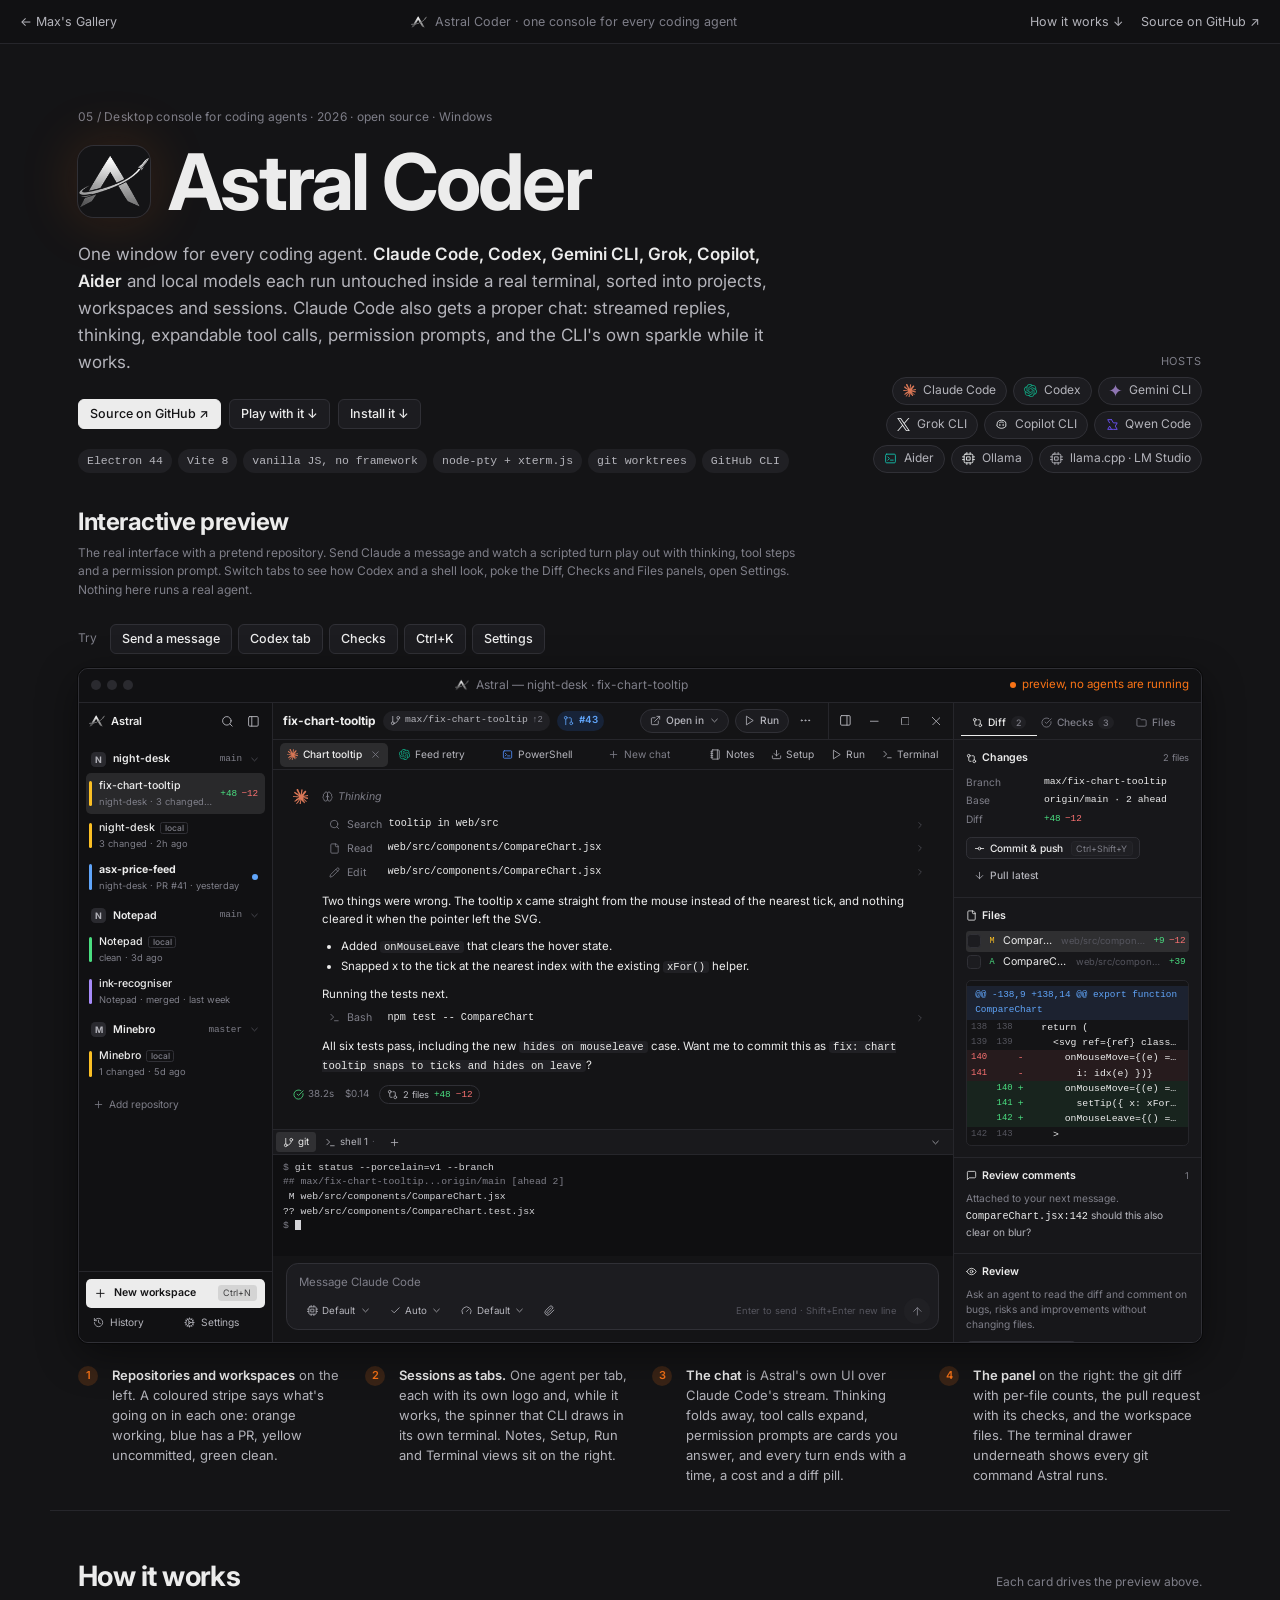
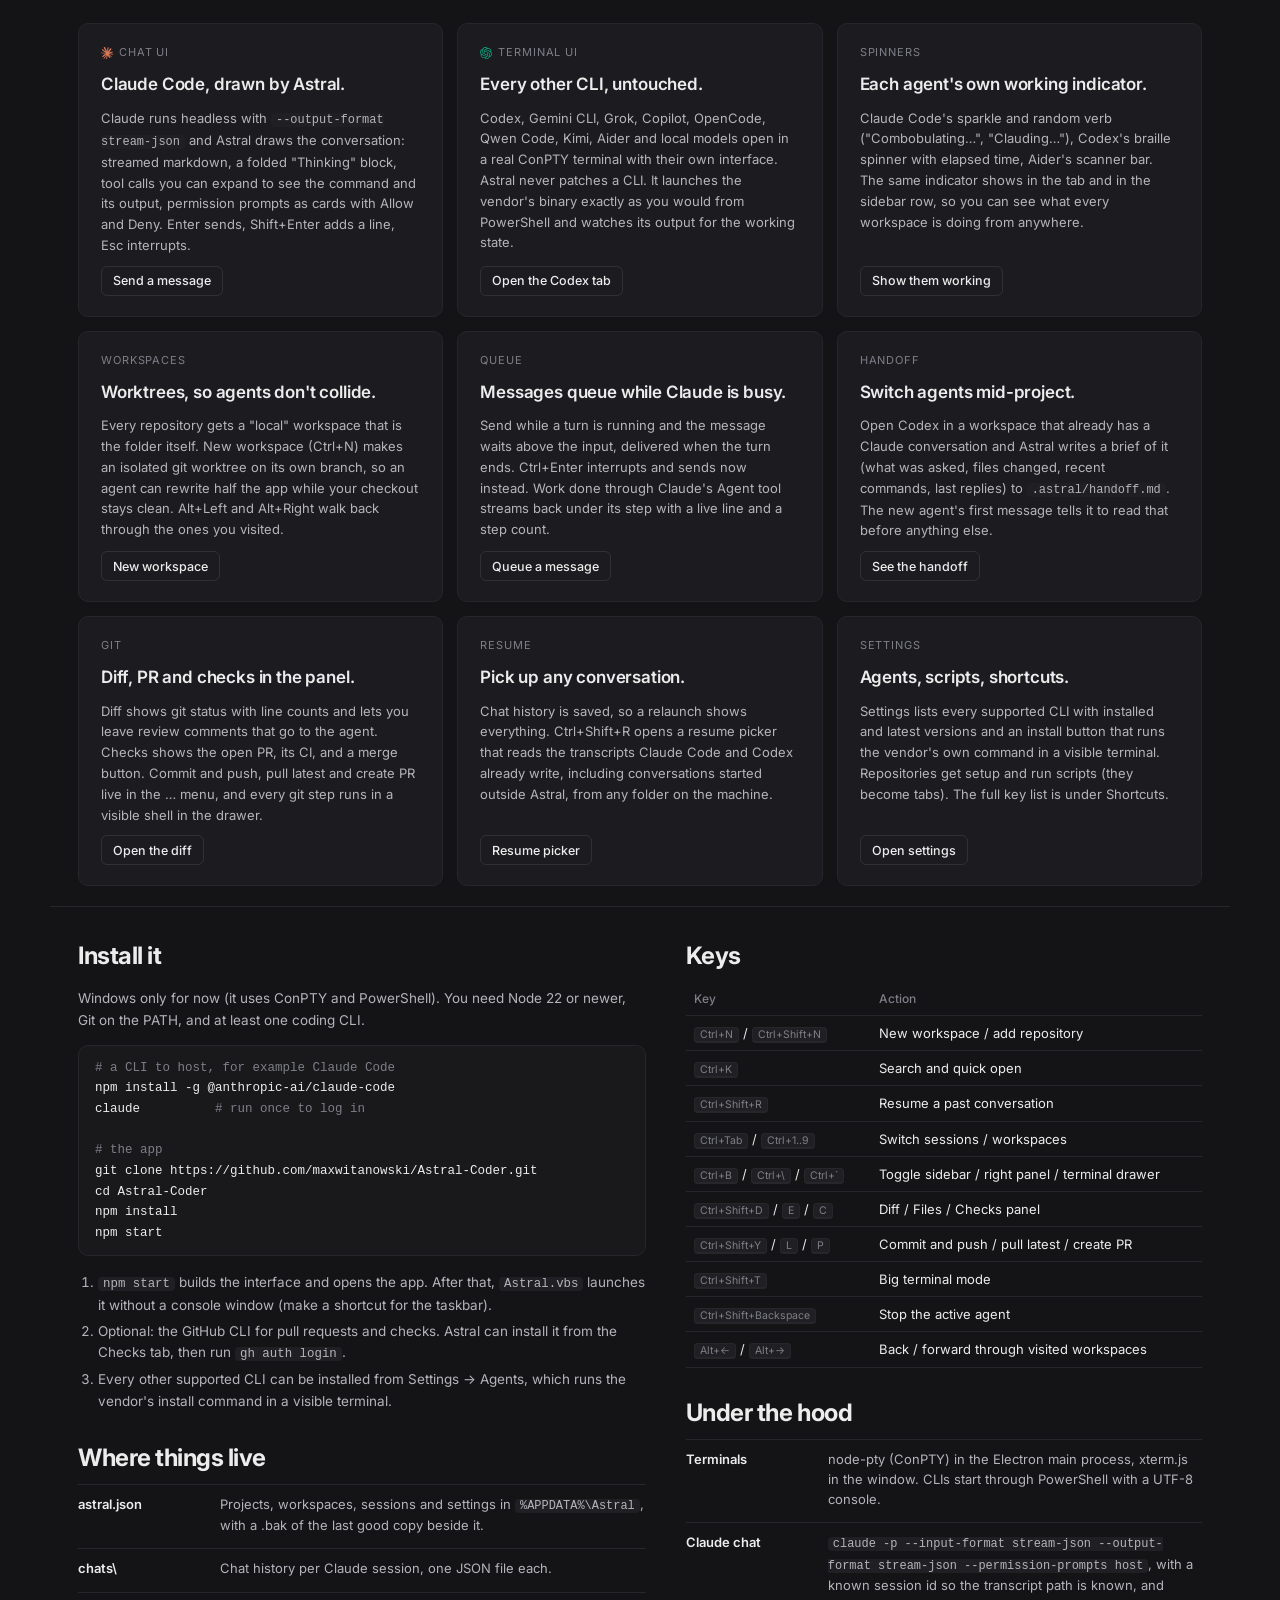
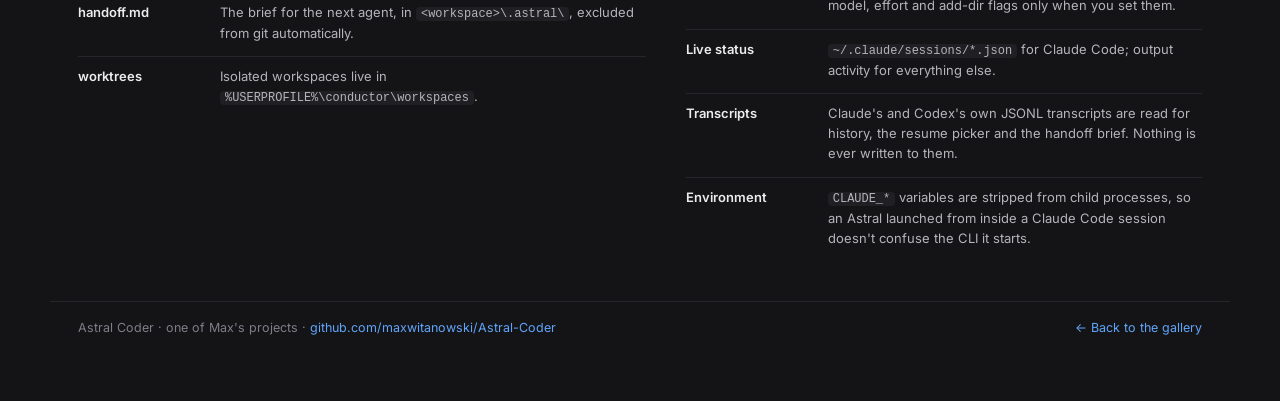
==== projects/astral-coder.html @ 17089e10 "Max's Gallery: static portfolio site Obsidian, Vivid+Co-style gallery with a three.js glass-tetromin" ====
<!DOCTYPE html>
<html lang="en" data-theme="dark">
<head>
  <meta charset="UTF-8" />
  <meta name="viewport" content="width=device-width, initial-scale=1.0" />
  <title>Astral Coder · Max's Gallery</title>
  <meta name="description" content="Astral Coder: one desktop console for every coding agent. Claude Code, Codex, Gemini CLI and local models in projects, workspaces and sessions, with a native chat for Claude. Interactive preview." />
  <link rel="preconnect" href="https://fonts.googleapis.com" />
  <link rel="preconnect" href="https://fonts.gstatic.com" crossorigin />
  <link href="https://fonts.googleapis.com/css2?family=Inter:wght@400;500;600;700&display=swap" rel="stylesheet" />
  <style>
    /* ── Astral · dark theme, ported from the app's styles.css ──
       Near-black surfaces, one accent (orange) for "working", agent colours
       from the registry, system sans at 13px, Cascadia for anything typed. */
    :root {
      --bg: #141416; --bg-2: #19191c; --bg-3: #202024; --bg-4: #2a2a2f; --sidebar: #111113; --panel: #17171a; --card: #1c1c20;
      --fg: #ececec; --fg-2: #b4b4bb; --fg-3: #7e7e88; --fg-4: #55555e; --border: #26262b; --border-2: #303036; --ring: #3d3d45;
      --primary: #ececec; --primary-fg: #141416; --accent: #f97316; --accent-bg: #3a2416; --ok: #4ade80; --ok-bg: #12301e; --warn: #fbbf24; --warn-bg: #3a2c10;
      --bad: #f87171; --bad-bg: #3b1a1a; --info: #60a5fa; --info-bg: #172338; --purple: #a78bfa; --diff-add-fg: #4ade80; --diff-del-fg: #f87171;
      --diff-add-bg: rgba(74,222,128,.08); --diff-del-bg: rgba(248,113,113,.08); --diff-hunk: #1c2230;
      --hover: rgba(255,255,255,.06); --selected: rgba(255,255,255,.1); --claude: #d97757; --codex: #10a37f; --gemini: #8e75b2; --shell: #5391fe;
      --sans: Inter, "Segoe UI Variable Text", "Segoe UI", system-ui, sans-serif; --mono: "Cascadia Mono", "Cascadia Code", Consolas, ui-monospace, monospace;
      --radius: 6px; --radius-lg: 10px; --sidebar-w: 228px; --panel-w: 292px; --drawer-h: 150px; --shadow: 0 12px 40px rgba(0,0,0,.45);
    }
    * { box-sizing: border-box; }
    html { background: var(--bg); }
    body { margin: 0; background: var(--bg); color: var(--fg); font: 14px/1.55 var(--sans); -webkit-font-smoothing: antialiased; text-rendering: optimizeLegibility; }
    button { font: inherit; color: inherit; background: none; border: 0; padding: 0; cursor: pointer; border-radius: var(--radius); }
    button:disabled { cursor: default; opacity: .5; }
    input, textarea, select { font: inherit; color: inherit; }
    svg { display: block; }
    a { color: var(--info); text-decoration: none; } a:hover { text-decoration: underline; }
    code { font-family: var(--mono); font-size: .92em; background: var(--bg-3); border-radius: 4px; padding: 0 5px; }
    kbd { font: 10.5px var(--sans); color: var(--fg-3); background: var(--bg-3); border: 1px solid var(--border); border-bottom-width: 2px; border-radius: 4px; padding: 0 5px; line-height: 16px; white-space: nowrap; }
    ::selection { background: rgba(249,115,22,.35); }
    * { scrollbar-width: thin; scrollbar-color: var(--border-2) transparent; }
    *::-webkit-scrollbar { width: 10px; height: 10px; } *::-webkit-scrollbar-thumb { background: var(--border-2); border-radius: 6px; border: 3px solid transparent; background-clip: padding-box; } *::-webkit-scrollbar-track { background: transparent; }
    .i { width: 15px; height: 15px; flex: none; } .i-sm { width: 13px; height: 13px; flex: none; }
    .ag { display: inline-grid; place-items: center; color: var(--ag-color, var(--fg-2)); } .ag svg { width: 100%; height: 100%; }
    .hint { color: var(--fg-3); font-size: 12px; }
    .stats { display: inline-flex; gap: 5px; font-family: var(--mono); font-size: 11px; white-space: nowrap; } .stats .a { color: var(--diff-add-fg); } .stats .d { color: var(--diff-del-fg); }
    @keyframes breathe { 0%, 100% { opacity: .3; transform: scale(.85); } 50% { opacity: 1; transform: scale(1.1); } }
    @keyframes pop { from { opacity: 0; transform: translateY(4px) scale(.985); } to { opacity: 1; transform: none; } }
    @keyframes fade { from { opacity: 0; } to { opacity: 1; } }
    @keyframes toast-in { from { opacity: 0; transform: translateX(-50%) translateY(10px); } to { opacity: 1; transform: translateX(-50%) translateY(0); } }
    @keyframes rise { from { opacity: 0; transform: translateY(8px); } to { opacity: 1; transform: none; } }
    @keyframes blink { 50% { opacity: 0; } }
    @keyframes glow { 0%, 100% { opacity: .55; } 50% { opacity: 1; } }

    /* ── shared controls (same as the app) ── */
    .btn { height: 30px; padding: 0 11px; display: inline-flex; align-items: center; gap: 6px; border-radius: var(--radius); border: 1px solid var(--border-2); background: var(--card); color: var(--fg); font-size: 12.5px; font-weight: 500; white-space: nowrap; text-decoration: none; }
    .btn:hover { background: var(--bg-3); text-decoration: none; }
    .btn.primary { background: var(--primary); color: var(--primary-fg); border-color: var(--primary); } .btn.primary:hover { filter: brightness(1.15); }
    .btn.ghost { border-color: transparent; background: transparent; color: var(--fg-2); } .btn.ghost:hover { background: var(--hover); color: var(--fg); }
    .btn.lg { height: 36px; padding: 0 16px; font-size: 13.5px; } .btn.sm { height: 26px; padding: 0 8px; font-size: 12px; } .btn kbd { margin-left: 4px; }
    .btn .ag { width: 14px; height: 14px; }
    .icon-btn { width: 28px; height: 28px; display: grid; place-items: center; color: var(--fg-2); border-radius: var(--radius); } .icon-btn:hover { background: var(--hover); color: var(--fg); } .icon-btn.is-on { background: var(--selected); color: var(--fg); }
    .pill-btn { height: 28px; display: inline-flex; align-items: center; gap: 6px; padding: 0 10px; border-radius: 999px; border: 1px solid var(--border-2); color: var(--fg-2); font-size: 12px; font-weight: 500; white-space: nowrap; background: var(--card); }
    .pill-btn:hover { background: var(--bg-3); color: var(--fg); } .pill-btn.primary { background: var(--primary); color: var(--primary-fg); border-color: var(--primary); } .pill-btn.is-live { background: var(--bad-bg); color: var(--bad); border-color: transparent; }
    .chip-btn { height: 24px; display: inline-flex; align-items: center; gap: 5px; padding: 0 8px; border-radius: 999px; color: var(--fg-2); font-size: 11.5px; border: 1px solid transparent; }
    .chip-btn:hover { background: var(--hover); color: var(--fg); } .chip-btn.is-plan { background: var(--info-bg); color: var(--info); } .chip-btn.is-set { color: var(--fg); }
    .run { display: inline-flex; gap: 3px; align-items: center; height: 14px; flex: none; } .run i { width: 4px; height: 4px; border-radius: 50%; background: currentColor; opacity: .35; animation: breathe 1.2s ease-in-out infinite; } .run i:nth-child(2) { animation-delay: .2s; } .run i:nth-child(3) { animation-delay: .4s; }
    .wk { display: inline-flex; align-items: center; gap: 6px; min-width: 0; color: var(--ag-color, var(--accent)); }
    .wk .sp { display: inline-block; min-width: 1em; text-align: center; font-size: 13px; line-height: 1; flex: none; } .wk.glyph .sp { width: 14px; }
    .wk .ph { color: inherit; overflow: hidden; text-overflow: ellipsis; white-space: nowrap; } .wk .el { color: var(--fg-3); white-space: nowrap; }
    .wk .sp.mono { font-family: var(--mono); font-size: 10px; letter-spacing: -1px; min-width: 0; }

    /* ── gallery chrome around the preview ── */
    .gbar { display: flex; align-items: center; justify-content: space-between; gap: 16px; flex-wrap: wrap; height: 44px; padding: 0 20px; border-bottom: 1px solid var(--border); font-size: 12.5px; color: var(--fg-3); background: var(--sidebar); position: sticky; top: 0; z-index: 20; }
    .gbar a { color: var(--fg-2); } .gbar a:hover { color: var(--fg); text-decoration: none; } .gbar .links { display: inline-flex; gap: 18px; } .gbar .cap { display: inline-flex; align-items: center; gap: 8px; } .gbar .cap img { width: 16px; height: 16px; }
    .phero { max-width: 1180px; margin: 0 auto; padding: 64px 28px 30px; display: grid; grid-template-columns: minmax(0, 1fr) auto; gap: 32px; align-items: end; }
    .eyebrow { font-size: 12px; color: var(--fg-3); margin: 0 0 16px; letter-spacing: .02em; }
    .phero h1 { display: flex; align-items: center; gap: 18px; font-size: clamp(44px, 6.4vw, 78px); font-weight: 700; letter-spacing: -.035em; line-height: 1; margin: 0 0 20px; }
    .phero h1 img { width: .92em; height: .92em; border-radius: 22%; box-shadow: 0 0 0 1px var(--border-2), 0 0 60px rgba(249,115,22,.18); }
    .phero-lead { font-size: 17px; line-height: 1.6; color: var(--fg-2); max-width: 700px; margin: 0 0 22px; } .phero-lead b { color: var(--fg); font-weight: 600; }
    .phero-actions { display: flex; gap: 8px; flex-wrap: wrap; margin-bottom: 20px; } .phero-actions a { text-decoration: none; }
    .phero-meta { display: flex; flex-wrap: wrap; gap: 6px; } .phero-meta span { height: 24px; display: inline-flex; align-items: center; gap: 6px; padding: 0 9px; border-radius: 999px; background: var(--bg-3); color: var(--fg-2); font-size: 11.5px; font-family: var(--mono); }
    .agents { display: grid; gap: 6px; justify-items: end; align-self: end; }
    .agents .lbl { font-size: 11px; color: var(--fg-3); text-transform: uppercase; letter-spacing: .08em; }
    .agents .row { display: flex; flex-wrap: wrap; gap: 6px; justify-content: flex-end; max-width: 380px; }
    .agents .row > span { height: 28px; display: inline-flex; align-items: center; gap: 7px; padding: 0 10px; border-radius: 999px; border: 1px solid var(--border-2); background: var(--card); font-size: 12px; color: var(--fg-2); } .agents .row .ag { width: 13px; height: 13px; }
    .preview { max-width: 1180px; margin: 0 auto; padding: 0 28px 24px; }
    .preview-head { display: flex; justify-content: space-between; align-items: flex-end; gap: 24px; flex-wrap: wrap; margin-bottom: 14px; }
    .preview-head h2 { font-size: 24px; font-weight: 700; letter-spacing: -.02em; margin: 0 0 4px; } .preview-head p { margin: 0; max-width: 720px; }
    .tour { display: flex; align-items: center; gap: 6px; flex-wrap: wrap; } .tour .eyebrow { margin: 0 6px 0 0; }
    .window { border: 1px solid var(--border-2); border-radius: 10px; background: var(--bg); overflow: hidden; box-shadow: var(--shadow), 0 0 0 1px rgba(0,0,0,.4); position: relative; isolation: isolate; }
    .titlebar { height: 34px; display: flex; align-items: center; gap: 12px; padding: 0 12px; border-bottom: 1px solid var(--border); background: var(--sidebar); font-size: 12px; color: var(--fg-3); }
    .titlebar .dots { display: inline-flex; gap: 6px; } .titlebar .dots i { width: 10px; height: 10px; border-radius: 50%; background: var(--bg-4); }
    .titlebar .cap { flex: 1; text-align: center; display: inline-flex; align-items: center; justify-content: center; gap: 7px; } .titlebar .cap img { width: 14px; height: 14px; }
    .titlebar .sim { display: inline-flex; align-items: center; gap: 6px; color: var(--accent); font-size: 11.5px; } .titlebar .sim i { width: 6px; height: 6px; border-radius: 50%; background: var(--accent); animation: glow 1.6s ease-in-out infinite; }
    .viewport { height: 752px; zoom: .85; position: relative; overflow: hidden; transform: translateZ(0); user-select: none; font-size: 13px; line-height: 1.5; }
    .callouts { list-style: none; padding: 0; display: grid; grid-template-columns: repeat(4, 1fr); gap: 16px 24px; margin: 22px 0 0; }
    .callouts li { display: grid; grid-template-columns: 26px 1fr; gap: 8px; font-size: 13px; color: var(--fg-2); line-height: 1.55; }
    .callouts li b { width: 20px; height: 20px; border-radius: 50%; background: var(--accent-bg); color: var(--accent); font-size: 11px; font-weight: 600; display: grid; place-items: center; margin-top: 1px; } .callouts strong { color: var(--fg); font-weight: 600; }
    .how { max-width: 1180px; margin: 0 auto; padding: 44px 28px 20px; border-top: 1px solid var(--border); }
    .how-head { display: flex; justify-content: space-between; align-items: baseline; gap: 24px; flex-wrap: wrap; margin-bottom: 20px; } .how-head h2 { font-size: 28px; font-weight: 700; letter-spacing: -.02em; margin: 0; }
    .feat-grid { display: grid; grid-template-columns: repeat(auto-fill, minmax(300px, 1fr)); gap: 14px; }
    .feat { background: var(--card); border: 1px solid var(--border); border-radius: var(--radius-lg); padding: 20px 22px; display: flex; flex-direction: column; gap: 10px; transition: border-color .15s; } .feat:hover { border-color: var(--ring); }
    .feat .tag { display: inline-flex; align-items: center; gap: 6px; font-size: 11px; color: var(--fg-3); text-transform: uppercase; letter-spacing: .08em; } .feat .tag .ag { width: 12px; height: 12px; }
    .feat h3 { font-size: 17px; font-weight: 600; letter-spacing: -.01em; margin: 0; }
    .feat p { font-size: 13px; line-height: 1.6; color: var(--fg-2); margin: 0; flex: 1; } .feat .btn { align-self: flex-start; }
    .install { max-width: 1180px; margin: 0 auto; padding: 30px 28px 40px; display: grid; grid-template-columns: minmax(0, 1.1fr) minmax(0, 1fr); gap: 40px; border-top: 1px solid var(--border); }
    .install h2 { font-size: 24px; font-weight: 700; letter-spacing: -.02em; margin: 0 0 8px; }
    .install p { color: var(--fg-2); font-size: 13.5px; line-height: 1.6; max-width: 560px; }
    .install pre { background: var(--bg-2); border: 1px solid var(--border); border-radius: var(--radius-lg); padding: 12px 16px; font: 12.5px/1.65 var(--mono); overflow-x: auto; margin: 10px 0 16px; color: var(--fg); } .install pre .c { color: var(--fg-3); } .install pre .p { color: var(--ok); }
    .install ol { padding-left: 20px; color: var(--fg-2); font-size: 13.5px; line-height: 1.6; } .install li { margin: 4px 0; }
    .install table { width: 100%; border-collapse: collapse; font-size: 13px; } .install th, .install td { text-align: left; padding: 7px 8px; border-bottom: 1px solid var(--border); vertical-align: top; } .install th { color: var(--fg-3); font-weight: 500; font-size: 12px; } .install td:first-child { white-space: nowrap; }
    .install ul.spec { list-style: none; padding: 0; margin: 0; } .install ul.spec li { display: grid; grid-template-columns: 130px 1fr; gap: 12px; padding: 9px 0; border-top: 1px solid var(--border); font-size: 13px; color: var(--fg-2); line-height: 1.55; } .install ul.spec b { color: var(--fg); font-weight: 600; }
    .foot { max-width: 1180px; margin: 0 auto; padding: 16px 28px 40px; display: flex; justify-content: space-between; gap: 16px; flex-wrap: wrap; font-size: 12.5px; color: var(--fg-3); border-top: 1px solid var(--border); }

    /* ── the app shell (inside the frame) ── */
    #app { position: absolute; inset: 0; display: grid; grid-template-columns: var(--sidebar-w) minmax(0, 1fr) var(--panel-w); transition: grid-template-columns .18s cubic-bezier(.2,.8,.2,1); background: var(--bg); }
    #app.side-closed { grid-template-columns: 0px minmax(0, 1fr) var(--panel-w); } #app.panel-closed { grid-template-columns: var(--sidebar-w) minmax(0, 1fr) 0px; } #app.side-closed.panel-closed { grid-template-columns: 0px minmax(0, 1fr) 0px; }
    #app.side-closed .sidebar, #app.panel-closed .panel { visibility: hidden; }
    .sidebar { background: var(--sidebar); border-right: 1px solid var(--border); display: grid; grid-template-rows: 44px minmax(0, 1fr) auto; min-width: 0; overflow: hidden; }
    .side-top { display: flex; align-items: center; gap: 2px; padding: 0 8px 0 12px; }
    .side-top .logo { display: inline-flex; align-items: center; gap: 7px; font-weight: 600; font-size: 13px; color: var(--fg); flex: 1; } .side-top .logo .mark { width: 19px; height: 19px; display: block; }
    .side-scroll { overflow-y: auto; padding: 2px 8px 8px; }
    .repo { margin-top: 6px; }
    .repo-row { width: 100%; height: 30px; display: flex; align-items: center; gap: 8px; padding: 0 6px; border-radius: var(--radius); color: var(--fg); font-weight: 600; font-size: 12.5px; } .repo-row:hover { background: var(--hover); }
    .avatar { width: 18px; height: 18px; border-radius: 5px; background: var(--bg-4); color: var(--fg-2); font-size: 10.5px; font-weight: 700; display: grid; place-items: center; flex: none; }
    .repo-row .name { flex: 1; min-width: 0; overflow: hidden; text-overflow: ellipsis; white-space: nowrap; text-align: left; } .repo-row .base { font-weight: 400; color: var(--fg-3); font-size: 11px; font-family: var(--mono); } .repo-row .chev { color: var(--fg-4); }
    .ws-row { width: 100%; display: grid; grid-template-columns: 3px minmax(0, 1fr) auto; gap: 9px; align-items: center; padding: 6px 8px 6px 4px; border-radius: var(--radius); text-align: left; margin: 1px 0; position: relative; }
    .ws-row:hover { background: var(--hover); } .ws-row.is-active { background: var(--selected); }
    .ws-row .stripe { width: 3px; height: 30px; border-radius: 2px; background: var(--border-2); }
    .ws-row .stripe.dirty { background: var(--warn); } .ws-row .stripe.pr { background: var(--info); } .ws-row .stripe.merged { background: var(--purple); } .ws-row .stripe.working { background: var(--accent); } .ws-row .stripe.clean { background: var(--ok); }
    .ws-row .lines { display: grid; gap: 1px; min-width: 0; }
    .ws-row .t { font-size: 12.5px; font-weight: 500; color: var(--fg); overflow: hidden; text-overflow: ellipsis; white-space: nowrap; } .ws-row.unread .t { font-weight: 700; }
    .ws-row .t .local { margin-left: 6px; font-size: 10px; font-weight: 500; color: var(--fg-3); border: 1px solid var(--border-2); border-radius: 3px; padding: 0 4px; }
    .ws-row .s { font-size: 11px; color: var(--fg-3); overflow: hidden; text-overflow: ellipsis; white-space: nowrap; } .ws-row .s .wk { display: inline; gap: 0; } .ws-row .s .wk .ph { color: var(--ag-color, var(--accent)); } .ws-row .s .wk .el { margin-left: 4px; }
    .ws-row .right { display: flex; align-items: center; gap: 6px; color: var(--accent); } .ws-row .right .wk.glyph .sp { font-size: 12px; } .ws-row .right .ag { width: 13px; height: 13px; }
    .dot-unread { width: 7px; height: 7px; border-radius: 50%; background: var(--info); }
    .add-repo-row { width: 100%; height: 28px; display: flex; align-items: center; gap: 6px; padding: 0 8px; color: var(--fg-3); font-size: 12px; margin-top: 10px; border-radius: var(--radius); } .add-repo-row:hover { background: var(--hover); color: var(--fg); }
    .side-foot { border-top: 1px solid var(--border); padding: 8px; display: grid; gap: 4px; }
    .btn-new { height: 34px; display: flex; align-items: center; gap: 8px; padding: 0 10px; border-radius: var(--radius); background: var(--primary); color: var(--primary-fg); font-weight: 600; font-size: 12.5px; } .btn-new:hover { filter: brightness(1.15); }
    .btn-new kbd { margin-left: auto; background: rgba(0,0,0,.12); border-color: transparent; color: inherit; opacity: .8; }
    .side-links { display: grid; grid-template-columns: 1fr 1fr; gap: 4px; }
    .nav-row { height: 28px; display: flex; align-items: center; gap: 7px; padding: 0 8px; border-radius: var(--radius); color: var(--fg-2); font-size: 12px; } .nav-row:hover { background: var(--hover); color: var(--fg); } .nav-row.is-active { background: var(--selected); color: var(--fg); }
    .main { display: grid; grid-template-rows: 44px 36px minmax(0, 1fr) auto auto; grid-template-columns: minmax(0, 1fr); min-width: 0; min-height: 0; background: var(--bg); position: relative; overflow: hidden; }
    .topbar { height: 44px; display: flex; align-items: center; gap: 8px; padding: 0 0 0 12px; border-bottom: 1px solid var(--border); min-width: 0; }
    .ws-title { display: flex; align-items: center; gap: 8px; min-width: 0; flex: 1 1 0; overflow: hidden; } .ws-title .name { font-weight: 700; font-size: 14px; white-space: nowrap; overflow: hidden; text-overflow: ellipsis; min-width: 60px; }
    .chip { height: 24px; display: inline-flex; align-items: center; gap: 5px; padding: 0 8px; border-radius: 999px; background: var(--bg-3); color: var(--fg-2); font-size: 11.5px; font-family: var(--mono); max-width: 170px; min-width: 0; flex: 0 1 auto; white-space: nowrap; } .chip span { overflow: hidden; text-overflow: ellipsis; white-space: nowrap; min-width: 0; } .chip:hover { background: var(--bg-4); color: var(--fg); } .chip .ab { color: var(--fg-3); font-size: 10.5px; }
    .chip span { overflow: hidden; text-overflow: ellipsis; white-space: nowrap; } .chip.branch { max-width: 210px; }
    .chip.pr { font-family: var(--sans); font-weight: 600; background: var(--info-bg); color: var(--info); }
    .topbar .actions { display: flex; align-items: center; gap: 6px; padding-right: 4px; flex: none; }
    .topbar .tools { display: flex; align-items: center; gap: 2px; padding: 0 2px 0 6px; flex: none; border-left: 1px solid var(--border); height: 100%; }
    .winctl { display: flex; height: 100%; } .winctl button { width: 36px; height: 44px; display: grid; place-items: center; color: var(--fg-2); border-radius: 0; } .winctl button svg { width: 10px; height: 10px; } .winctl button:hover { background: var(--hover); color: var(--fg); } .winctl button.close:hover { background: #e81123; color: #fff; }
    .tabs-row { height: 36px; display: flex; align-items: center; gap: 4px; padding: 0 8px; border-bottom: 1px solid var(--border); min-width: 0; background: var(--bg); } .tabs-row .tabs { display: flex; align-items: center; gap: 4px; flex: 1; min-width: 0; overflow: hidden; }
    .tab { height: 28px; display: inline-flex; align-items: center; gap: 6px; padding: 0 6px 0 9px; border-radius: var(--radius); color: var(--fg-2); font-size: 12px; max-width: 220px; min-width: 0; position: relative; flex: 0 1 auto; }
    .tab:hover { background: var(--hover); color: var(--fg); } .tab.is-active { background: var(--selected); color: var(--fg); font-weight: 500; }
    .tab .ag { width: 13px; height: 13px; } .tab .wk.glyph .sp { font-size: 12px; } .tab .t { overflow: hidden; text-overflow: ellipsis; white-space: nowrap; }
    .tab .close { width: 18px; height: 18px; display: grid; place-items: center; border-radius: 4px; color: var(--fg-3); opacity: 0; } .tab:hover .close, .tab.is-active .close { opacity: 1; } .tab .close:hover { background: var(--bg-4); color: var(--fg); }
    .dot-need { width: 7px; height: 7px; border-radius: 50%; background: var(--accent); }
    .tab-add { height: 28px; display: inline-flex; align-items: center; gap: 5px; padding: 0 9px; border-radius: var(--radius); color: var(--fg-3); font-size: 12px; white-space: nowrap; flex: none; } .tab-add:hover { background: var(--hover); color: var(--fg); }
    .view-tabs { display: flex; align-items: center; gap: 2px; flex: none; }
    .vtab { height: 28px; display: inline-flex; align-items: center; gap: 5px; padding: 0 9px; border-radius: var(--radius); color: var(--fg-2); font-size: 12px; } .vtab:hover { background: var(--hover); color: var(--fg); } .vtab.is-active { background: var(--selected); color: var(--fg); } .vtab .run { color: var(--accent); }
    .content { position: relative; min-height: 0; overflow: hidden; }
    .chat { position: absolute; inset: 0; overflow-y: auto; padding: 18px 0 24px; user-select: text; scroll-behavior: smooth; }
    .chat > * { max-width: 820px; margin-left: auto; margin-right: auto; padding-left: 24px; padding-right: 24px; }
    .msg { display: grid; grid-template-columns: 22px minmax(0, 1fr); gap: 12px; padding-top: 10px; padding-bottom: 10px; font-size: 13.5px; line-height: 1.6; animation: rise .25s ease both; }
    .msg.user { display: block; padding-top: 14px; }
    .msg.user .bubble { background: var(--bg-3); border-radius: 12px 12px 4px 12px; padding: 10px 14px; margin-left: 14%; white-space: pre-wrap; word-break: break-word; color: var(--fg); }
    .msg .who { padding-top: 5px; } .msg.assistant .who .ag { width: 18px; height: 18px; color: var(--claude); }
    .msg.assistant .who .wk.glyph { width: 18px; height: 18px; justify-content: center; color: var(--claude); } .msg.assistant .who .wk.glyph .sp { font-size: 17px; }
    .msg .body { min-width: 0; }
    .working { display: inline-flex; align-items: center; gap: 8px; color: var(--fg-3); font-size: 12.5px; padding: 4px 0; } .working .wk { font-size: 12.5px; } .working .wk .sp { font-size: 15px; }
    .md p { margin: 0 0 10px; word-break: break-word; } .md > *:last-child { margin-bottom: 0; } .md code { color: var(--fg); }
    .md pre { margin: 8px 0 12px; padding: 10px 14px; background: var(--bg-2); border: 1px solid var(--border); border-radius: var(--radius-lg); overflow-x: auto; font: 12px/1.55 var(--mono); position: relative; } .md pre code { background: none; padding: 0; font-size: inherit; }
    .md pre[data-lang]::before { content: attr(data-lang); position: absolute; top: 6px; right: 10px; font: 10px var(--sans); color: var(--fg-4); text-transform: uppercase; letter-spacing: .06em; }
    .md ul, .md ol { margin: 0 0 10px; padding-left: 22px; } .md li { margin: 2px 0; } .md strong { font-weight: 600; }
    .md li.task { list-style: none; margin-left: -18px; } .md li.task::before { content: '☐ '; color: var(--fg-3); } .md li.task.done::before { content: '☑ '; color: var(--ok); }
    details.think { margin: 4px 0 8px; font-size: 12.5px; color: var(--fg-3); }
    details.think summary { display: inline-flex; align-items: center; gap: 6px; cursor: pointer; list-style: none; color: var(--fg-3); font-style: italic; } details.think summary::-webkit-details-marker { display: none; }
    details.think div { margin-top: 6px; padding: 8px 12px; border-left: 2px solid var(--border-2); white-space: pre-wrap; font-style: italic; max-height: 260px; overflow: auto; }
    .think summary .wk.glyph { width: 14px; justify-content: center; color: var(--claude); } .think summary .wk.glyph .sp { font-size: 13px; } .think.is-live summary { color: var(--fg-2); }
    .steps { display: grid; gap: 2px; margin: 4px 0 10px; }
    .tool { border-radius: var(--radius); font-size: 12.5px; overflow: hidden; animation: rise .2s ease both; }
    .tool .th { display: flex; align-items: center; gap: 8px; padding: 3px 8px; cursor: pointer; color: var(--fg-2); border-radius: var(--radius); } .tool .th:hover { background: var(--hover); }
    .tool .th .i-sm, .tool .th .run { color: var(--fg-3); } .tool.pending .th .run, .tool.pending .th .i-sm { color: var(--claude); } .tool.pending .th { opacity: .8; }
    .tool .th .verb { color: var(--fg-3); min-width: 40px; } .tool .th .target { flex: 1; min-width: 0; overflow: hidden; text-overflow: ellipsis; white-space: nowrap; color: var(--fg); font-family: var(--mono); font-size: 12px; }
    .tool .th .subn { font-size: 10.5px; color: var(--fg-3); border: 1px solid var(--border); border-radius: 999px; padding: 0 6px; margin-left: 4px; white-space: nowrap; }
    .tool .th .chev { width: 12px; height: 12px; color: var(--fg-4); transition: transform .12s; } .tool.is-open .th .chev { transform: rotate(90deg); }
    .tool .sub-live { font-size: 11.5px; color: var(--fg-3); padding: 0 10px 6px 30px; overflow: hidden; text-overflow: ellipsis; white-space: nowrap; } .tool .sub-live .tg { color: var(--fg-2); font-family: var(--mono); font-size: 11px; }
    .tool .out { display: none; margin: 2px 0 6px 28px; padding: 8px 10px; border: 1px solid var(--border); border-radius: var(--radius); background: var(--bg-2); max-height: 300px; overflow: auto; white-space: pre-wrap; word-break: break-word; color: var(--fg-2); font: 11.5px/1.5 var(--mono); }
    .tool .out .cmd { color: var(--fg); margin-bottom: 6px; } .tool.is-open .out { display: block; }
    .todos-card { border: 1px solid var(--border); border-radius: var(--radius-lg); padding: 8px 12px; margin: 4px 0; background: var(--card); }
    .todos-card .th { display: flex; align-items: center; gap: 6px; font-weight: 600; font-size: 12px; margin-bottom: 4px; } .todos-card .th .n { margin-left: auto; color: var(--fg-3); font-weight: 400; font-size: 11px; }
    .todo { display: flex; align-items: center; gap: 8px; font-size: 12.5px; padding: 2px 0; color: var(--fg-2); } .todo .i-sm { color: var(--fg-4); } .todo.completed { color: var(--fg-3); text-decoration: line-through; } .todo.completed .i-sm { color: var(--ok); } .todo.in_progress { color: var(--fg); } .todo.in_progress .i-sm { color: var(--claude); }
    .turn { display: flex; align-items: center; gap: 12px; padding-top: 2px; padding-bottom: 8px; font-size: 11.5px; color: var(--fg-3); } .turn .t { display: inline-flex; align-items: center; gap: 5px; } .turn .t .i-sm { color: var(--ok); }
    .turn-diff { display: inline-flex; align-items: center; gap: 6px; height: 22px; padding: 0 8px; border-radius: 999px; border: 1px solid var(--border-2); color: var(--fg-2); font-size: 11px; } .turn-diff:hover { background: var(--hover); color: var(--fg); } .turn-diff .a { color: var(--diff-add-fg); font-family: var(--mono); } .turn-diff .d { color: var(--diff-del-fg); font-family: var(--mono); }
    .perm { border: 1px solid var(--warn); background: var(--warn-bg); border-radius: var(--radius-lg); padding: 10px 14px; margin: 8px auto; display: grid; gap: 8px; font-size: 13px; animation: pop .15s both; }
    .perm.ask { border-color: var(--info); background: var(--info-bg); }
    .perm .q { display: flex; align-items: center; gap: 8px; flex-wrap: wrap; } .perm .q .i { color: var(--warn); } .perm.ask .q .i { color: var(--info); }
    .perm .q .what { color: var(--fg-2); font-family: var(--mono); font-size: 12px; } .perm .q .res { margin-left: auto; color: var(--fg-3); font-size: 11.5px; }
    .perm pre { margin: 0; padding: 6px 10px; background: var(--card); border: 1px solid var(--border); border-radius: var(--radius); font: 11.5px/1.5 var(--mono); white-space: pre-wrap; word-break: break-word; }
    .perm .acts { margin-top: 0; } .perm.resolved .acts { display: none; }
    .acts { display: flex; gap: 6px; flex-wrap: wrap; align-items: center; margin-top: 10px; }
    .empty { position: absolute; inset: 0; display: grid; place-items: center; overflow: auto; }
    .hero { max-width: 560px; padding: 24px; text-align: center; display: grid; gap: 14px; justify-items: center; }
    .hero .mark { width: 52px; height: 52px; border-radius: 14px; background: var(--primary); display: grid; place-items: center; overflow: hidden; } .hero .mark img { width: 52px; height: 52px; }
    .hero h1 { margin: 0; font-size: 22px; font-weight: 700; letter-spacing: -.01em; } .hero p { margin: 0; color: var(--fg-2); font-size: 13.5px; line-height: 1.55; }
    .hero.small h1 { font-size: 18px; } .agent-row { display: flex; gap: 6px; flex-wrap: wrap; justify-content: center; } .agent-row .ag { width: 14px; height: 14px; }
    .term-main { position: absolute; inset: 0; background: #0f0f11; padding: 8px 12px; font: 12px/1.5 var(--mono); color: #d4d4d8; white-space: pre-wrap; overflow: auto; user-select: text; }
    .term-main .dim { color: var(--fg-3); } .term-main .pr { color: var(--ok); } .term-main .cx { color: var(--codex); } .term-main .gm { color: var(--gemini); } .term-main .cursor { display: inline-block; width: 7px; height: 13px; background: #d4d4d8; vertical-align: -2px; animation: blink 1s steps(2) infinite; }
    .page { position: absolute; inset: 0; overflow-y: auto; } .page-inner { max-width: 860px; margin: 0 auto; padding: 28px 32px 60px; }
    .page-head { display: grid; gap: 4px; margin-bottom: 16px; } .page-head h2 { margin: 0; font-size: 18px; font-weight: 700; } .page-head .sub { color: var(--fg-3); font-size: 12.5px; }
    .notes { position: absolute; inset: 0; display: grid; grid-template-rows: 40px minmax(0, 1fr); }
    .notes-head { display: flex; align-items: center; gap: 8px; padding: 0 16px; border-bottom: 1px solid var(--border); font-weight: 600; font-size: 12.5px; } .notes-head .grow { flex: 1; }
    .notes textarea { border: 0; outline: 0; resize: none; padding: 18px 24px; background: var(--bg); color: var(--fg); font: 13.5px/1.6 var(--sans); user-select: text; }
    .script-page { max-width: 720px; margin: 0 auto; padding: 32px; display: grid; gap: 12px; } .sp-head { display: flex; align-items: center; gap: 10px; } .sp-head h2 { margin: 0; font-size: 18px; } .script-page .sub { color: var(--fg-2); margin: 0; line-height: 1.6; }
    .cmd-box { display: flex; align-items: center; gap: 8px; padding: 10px 12px; border: 1px solid var(--border); border-radius: var(--radius); background: var(--bg-2); font-family: var(--mono); font-size: 12.5px; user-select: text; } .cmd-box .mark { color: var(--ok); font-weight: 700; } .cmd-box code { background: none; padding: 0; }
    .env-list { margin-top: 12px; display: grid; gap: 3px; font-size: 12px; } .env-list .lbl { font-size: 11px; text-transform: uppercase; letter-spacing: .06em; color: var(--fg-3); margin-bottom: 4px; } .env-list div { display: grid; grid-template-columns: 200px 1fr; gap: 10px; color: var(--fg-2); } .env-list code { color: var(--fg); }
    .drawer { height: var(--drawer-h); border-top: 1px solid var(--border); display: grid; grid-template-rows: 30px minmax(0, 1fr); background: #0f0f11; }
    .drawer-bar { display: flex; align-items: center; gap: 4px; padding: 0 6px 0 4px; background: var(--bg-2); border-bottom: 1px solid var(--border); }
    .dtabs { display: flex; align-items: center; gap: 2px; min-width: 0; overflow: hidden; flex: 1; }
    .dtab { height: 24px; display: inline-flex; align-items: center; gap: 5px; padding: 0 8px; border-radius: 4px; color: var(--fg-2); font-size: 11.5px; cursor: pointer; } .dtab:hover { background: var(--hover); color: var(--fg); } .dtab.is-active { background: var(--selected); color: var(--fg); } .dtab .dead { color: var(--fg-4); } .dtab.add { padding: 0 6px; }
    .drawer-host { position: relative; overflow: auto; padding: 6px 12px; font: 11.5px/1.5 var(--mono); color: #d4d4d8; white-space: pre-wrap; user-select: text; } .drawer-host .dim { color: var(--fg-3); } .drawer-host .ok { color: var(--ok); } .drawer-host .acc { color: var(--accent); } .drawer-host .cursor { display: inline-block; width: 7px; height: 12px; background: #d4d4d8; vertical-align: -2px; animation: blink 1s steps(2) infinite; }
    .composer-wrap { padding: 8px 16px 14px; background: var(--bg); }
    .composer { max-width: 820px; margin: 0 auto; border: 1px solid var(--border-2); border-radius: 14px; background: var(--card); padding: 8px 10px 6px 14px; display: grid; gap: 4px; transition: border-color .12s, box-shadow .12s; }
    .composer:focus-within { border-color: var(--ring); box-shadow: 0 0 0 3px rgba(255,255,255,.04); }
    .composer textarea { width: 100%; resize: none; background: transparent; border: 0; outline: none; color: var(--fg); font-size: 13.5px; line-height: 20px; padding: 4px 0; user-select: text; overflow-y: auto; max-height: 120px; font-family: var(--sans); } .composer textarea::placeholder { color: var(--fg-3); }
    .composer .row { display: flex; align-items: center; gap: 4px; } .composer .hint { font-size: 11px; color: var(--fg-4); margin-right: 6px; margin-left: auto; }
    .composer .send { width: 30px; height: 30px; border-radius: 50%; display: grid; place-items: center; background: var(--bg-3); color: var(--fg-3); transition: background .12s, color .12s; flex: none; } .composer .send.ready { background: var(--primary); color: var(--primary-fg); } .composer .send.stop { background: var(--bad-bg); color: var(--bad); margin-right: 2px; } .composer .send .i { width: 15px; height: 15px; }
    .composer .queue { display: grid; gap: 2px; padding: 4px 0 2px; border-bottom: 1px dashed var(--border); margin-bottom: 4px; }
    .composer .q { display: flex; align-items: center; gap: 8px; font-size: 12.5px; } .composer .q .n { width: 18px; height: 18px; border-radius: 50%; background: var(--bg-3); color: var(--fg-3); font-size: 10.5px; display: grid; place-items: center; flex: none; } .composer .q .qt { flex: 1; min-width: 0; color: var(--fg-2); padding: 2px 4px; white-space: pre-wrap; }
    .composer .qh { font-size: 11px; color: var(--fg-4); padding: 2px 0 2px 26px; }
    .panel { background: var(--panel); border-left: 1px solid var(--border); display: grid; grid-template-rows: 44px minmax(0, 1fr); min-width: 0; overflow: hidden; }
    .panel-tabs { display: grid; grid-template-columns: repeat(3, 1fr); border-bottom: 1px solid var(--border); padding: 8px 8px 0; gap: 2px; }
    .panel-tab { display: flex; align-items: center; justify-content: center; gap: 6px; color: var(--fg-3); font-size: 12px; font-weight: 500; height: 32px; border-radius: var(--radius) var(--radius) 0 0; border-bottom: 2px solid transparent; } .panel-tab:hover { color: var(--fg); background: var(--hover); } .panel-tab.is-active { color: var(--fg); border-bottom-color: var(--fg); }
    .panel-tab .n { font-size: 10.5px; color: var(--fg-3); background: var(--bg-3); border-radius: 999px; padding: 0 6px; } .panel-tab .n.bad { background: var(--bad-bg); color: var(--bad); }
    .panel-body { overflow-y: auto; min-height: 0; display: flex; flex-direction: column; }
    .sec { padding: 12px 14px; border-bottom: 1px solid var(--border); } .sec-h { display: flex; align-items: center; gap: 6px; font-weight: 600; font-size: 12.5px; margin-bottom: 8px; } .sec-h .n { margin-left: auto; color: var(--fg-3); font-weight: 400; font-size: 11px; }
    .kv { display: grid; grid-template-columns: 84px minmax(0, 1fr); gap: 8px; font-size: 12px; padding: 2px 0; } .kv span { color: var(--fg-3); } .kv b { font-weight: 500; font-family: var(--mono); font-size: 11.5px; overflow: hidden; text-overflow: ellipsis; white-space: nowrap; }
    .dfile { display: flex; align-items: center; gap: 6px; padding: 3px 4px 3px 2px; font-size: 12.5px; cursor: pointer; min-width: 0; border-radius: 4px; } .dfile:hover { background: var(--hover); } .dfile.is-sel { background: var(--selected); }
    .dfile .chk { width: 16px; height: 16px; border: 1px solid var(--border-2); border-radius: 4px; display: grid; place-items: center; color: var(--ok); flex: none; background: var(--card); } .dfile .chk svg { width: 11px; height: 11px; }
    .dfile .kind { font-family: var(--mono); font-size: 10px; width: 14px; text-align: center; color: var(--fg-3); } .dfile .kind.A { color: var(--diff-add-fg); } .dfile .kind.M { color: var(--warn); } .dfile .kind.D { color: var(--diff-del-fg); }
    .dfile .f { flex: 1; min-width: 0; overflow: hidden; text-overflow: ellipsis; white-space: nowrap; } .dfile .dir { color: var(--fg-4); font-size: 11px; overflow: hidden; text-overflow: ellipsis; white-space: nowrap; max-width: 40%; }
    .dv-body { font: 11.5px/1.55 var(--mono); user-select: text; padding: 6px 0 4px; border: 1px solid var(--border); border-radius: var(--radius); background: var(--bg); margin-top: 8px; overflow: hidden; }
    .hunk .hh { padding: 3px 10px; background: var(--diff-hunk); color: var(--info); font-size: 11px; }
    .dl { display: grid; grid-template-columns: 30px 30px 14px minmax(0, 1fr); align-items: start; min-height: 18px; } .dl .g { text-align: right; padding-right: 6px; color: var(--fg-4); user-select: none; font-size: 10.5px; line-height: 18px; } .dl .s { color: var(--fg-4); user-select: none; line-height: 18px; } .dl .c { white-space: pre; overflow: hidden; text-overflow: ellipsis; padding-right: 10px; line-height: 18px; }
    .dl.add { background: var(--diff-add-bg); } .dl.add .g, .dl.add .s { color: var(--diff-add-fg); } .dl.del { background: var(--diff-del-bg); } .dl.del .g, .dl.del .s { color: var(--diff-del-fg); }
    .pr-card { display: grid; gap: 8px; } .pr-title { font-weight: 600; font-size: 13px; color: var(--fg); }
    .pr-meta { display: flex; align-items: center; gap: 8px; flex-wrap: wrap; font-size: 11.5px; color: var(--fg-3); font-family: var(--mono); }
    .badge { font-family: var(--sans); font-size: 10.5px; font-weight: 600; padding: 1px 7px; border-radius: 999px; background: var(--bg-3); color: var(--fg-2); } .badge.open { background: var(--ok-bg); color: var(--ok); } .badge.draft { background: var(--bg-3); color: var(--fg-2); } .badge.merged { background: #2a1d45; color: var(--purple); }
    .checks { display: grid; gap: 2px; } .check { display: flex; align-items: center; gap: 8px; font-size: 12px; padding: 2px 0; } .check .cn { flex: 1; min-width: 0; overflow: hidden; text-overflow: ellipsis; white-space: nowrap; }
    .ck { display: grid; } .ck.ok { color: var(--ok); } .ck.bad { color: var(--bad); } .ck.pending { color: var(--warn); } .ck.pending svg { animation: spin 1.2s linear infinite; } @keyframes spin { to { transform: rotate(360deg); } }
    .cline { padding: 3px 0; font-size: 12px; color: var(--fg-2); } .cline b { font-family: var(--mono); font-weight: 500; color: var(--fg); }
    .panel-empty { padding: 28px 18px; color: var(--fg-3); font-size: 12.5px; text-align: center; line-height: 1.6; } .panel-empty.small { padding: 4px 0 0; text-align: left; } .panel-empty .acts { justify-content: center; } .panel-empty.small .acts { justify-content: flex-start; }
    .tree { padding: 6px 6px 20px; } .tree-root { display: flex; align-items: center; gap: 6px; padding: 4px 6px; font-size: 12px; font-weight: 600; }
    .tree-row { height: 24px; display: flex; align-items: center; gap: 5px; padding: 0 8px; width: 100%; text-align: left; border-radius: 4px; font-size: 12.5px; color: var(--fg-2); } .tree-row:hover { background: var(--hover); color: var(--fg); }
    .tree-row .chev { width: 12px; height: 12px; color: var(--fg-4); transition: transform .12s; display: grid; flex: none; } .tree-row.is-open .chev { transform: rotate(90deg); } .tree-row .f { overflow: hidden; text-overflow: ellipsis; white-space: nowrap; }
    .tree-node .tree-children { display: none; } .tree-node.is-open > .tree-children { display: block; }
    .ctx { position: absolute; z-index: 60; min-width: 220px; background: var(--card); border: 1px solid var(--border-2); border-radius: var(--radius-lg); box-shadow: var(--shadow); padding: 4px; animation: pop .1s both; }
    .ctx hr { border: 0; border-top: 1px solid var(--border); margin: 4px 0; } .ctx .ctx-title { font-size: 10.5px; text-transform: uppercase; letter-spacing: .06em; color: var(--fg-3); padding: 6px 10px 4px; }
    .ctx button { display: flex; align-items: center; gap: 8px; width: 100%; text-align: left; padding: 6px 10px; font-size: 12.5px; border-radius: 5px; } .ctx button:hover { background: var(--hover); }
    .ctx button .lbl { flex: 1; min-width: 0; white-space: nowrap; overflow: hidden; text-overflow: ellipsis; } .ctx button .sub { color: var(--fg-3); font-size: 11px; white-space: nowrap; } .ctx button .tick { width: 14px; display: grid; color: var(--ok); } .ctx button .ag { width: 14px; height: 14px; } .ctx button kbd { margin-left: auto; }
    .overlay { position: absolute; inset: 0; z-index: 50; background: rgba(0,0,0,.4); display: grid; place-items: center; animation: fade .12s both; }
    .modal { width: 520px; max-width: 92%; max-height: 88%; overflow-y: auto; background: var(--card); border: 1px solid var(--border-2); border-radius: 14px; box-shadow: var(--shadow); padding: 20px 22px; display: grid; gap: 12px; animation: pop .12s both; }
    .modal h3 { margin: 0; font-size: 16px; font-weight: 700; } .modal .sub { margin: -6px 0 0; color: var(--fg-2); font-size: 12.5px; line-height: 1.5; }
    .field { display: grid; gap: 5px; } .field label { font-size: 11.5px; font-weight: 600; color: var(--fg-2); display: flex; gap: 8px; align-items: baseline; } .field label .hint { font-weight: 400; }
    .field input { width: 100%; height: 32px; padding: 0 10px; background: var(--bg); border: 1px solid var(--border-2); border-radius: var(--radius); outline: none; user-select: text; font-size: 12.5px; } .field input:focus { border-color: var(--fg-3); }
    .modal-actions { display: flex; justify-content: flex-end; gap: 6px; margin-top: 4px; }
    .palette { width: 560px; max-width: 92%; background: var(--card); border: 1px solid var(--border-2); border-radius: 14px; box-shadow: var(--shadow); overflow: hidden; animation: pop .12s both; align-self: start; margin-top: 60px; }
    .palette input { width: 100%; height: 46px; padding: 0 16px; background: transparent; border: 0; border-bottom: 1px solid var(--border); outline: none; font-size: 14px; user-select: text; }
    .palette .scope { display: flex; gap: 2px; padding: 6px 8px 2px; border-bottom: 1px solid var(--border); } .palette .scope button { font-size: 11.5px; padding: 3px 10px; border-radius: 999px; color: var(--fg-2); } .palette .scope button.is-on { background: var(--selected); color: var(--fg); }
    .palette .list { max-height: 320px; overflow-y: auto; padding: 6px; }
    .palette .item { display: grid; grid-template-columns: 18px minmax(0, 1fr) auto; gap: 10px; align-items: center; width: 100%; text-align: left; padding: 8px 10px; border-radius: 6px; font-size: 13px; } .palette .item.is-hi, .palette .item:hover { background: var(--selected); }
    .palette .item .ag { width: 15px; height: 15px; } .palette .item .sub { color: var(--fg-3); font-size: 11.5px; white-space: nowrap; } .palette .item .lines { display: grid; min-width: 0; gap: 1px; } .palette .item .lines .t { overflow: hidden; text-overflow: ellipsis; white-space: nowrap; } .palette .item .lines .p { overflow: hidden; text-overflow: ellipsis; white-space: nowrap; color: var(--fg-3); font-size: 11.5px; }
    .palette .none { padding: 16px; color: var(--fg-3); font-size: 12.5px; }
    .settings { display: grid; grid-template-columns: 180px minmax(0, 1fr); min-height: 100%; }
    .snav { padding: 20px 12px; border-right: 1px solid var(--border); display: grid; align-content: start; gap: 2px; } .snav button { height: 30px; display: flex; align-items: center; gap: 8px; padding: 0 10px; border-radius: var(--radius); color: var(--fg-2); font-size: 12.5px; } .snav button:hover { background: var(--hover); color: var(--fg); } .snav button.is-active { background: var(--selected); color: var(--fg); font-weight: 500; }
    .sbody { padding: 24px 28px 60px; max-width: 760px; } .sgroup { margin-bottom: 26px; } .sgroup h3 { margin: 0 0 10px; font-size: 14px; font-weight: 700; }
    .srow { display: flex; align-items: center; gap: 16px; padding: 12px 0; border-bottom: 1px solid var(--border); } .srow > div:first-child { flex: 1; min-width: 0; } .sl { font-size: 13px; font-weight: 500; } .ss { font-size: 12px; color: var(--fg-3); line-height: 1.5; }
    .toggle { width: 34px; height: 20px; border-radius: 999px; background: var(--border-2); position: relative; transition: background .15s; flex: none; } .toggle span { position: absolute; top: 2px; left: 2px; width: 16px; height: 16px; border-radius: 50%; background: #fff; transition: transform .15s; box-shadow: 0 1px 2px rgba(0,0,0,.3); } .toggle.is-on { background: var(--ok); } .toggle.is-on span { transform: translateX(14px); }
    .seg { display: inline-flex; background: var(--bg-3); border-radius: var(--radius); padding: 2px; gap: 2px; } .seg button { height: 26px; padding: 0 10px; display: inline-flex; align-items: center; gap: 5px; border-radius: 4px; color: var(--fg-2); font-size: 12px; } .seg button.is-on { background: var(--card); color: var(--fg); box-shadow: 0 1px 2px rgba(0,0,0,.12); }
    .plugin-grid { display: grid; grid-template-columns: repeat(auto-fill, minmax(230px, 1fr)); gap: 10px; }
    .plugin { border: 1px solid var(--border); border-radius: var(--radius-lg); background: var(--card); padding: 12px; display: grid; gap: 8px; }
    .plugin .top { display: flex; align-items: center; gap: 10px; } .plugin .logo { width: 30px; height: 30px; border-radius: 8px; background: var(--bg-3); display: grid; place-items: center; } .plugin .logo .ag { width: 16px; height: 16px; }
    .plugin .title { font-weight: 600; font-size: 12.5px; } .plugin .vendor { font-size: 11px; color: var(--fg-3); }
    .plugin .state { margin-left: auto; font-size: 10.5px; color: var(--fg-3); border: 1px solid var(--border); border-radius: 999px; padding: 1px 7px; white-space: nowrap; } .plugin .state.ok { color: var(--ok); border-color: transparent; background: var(--ok-bg); }
    .plugin .ver { display: flex; flex-wrap: wrap; gap: 10px; font-size: 11px; color: var(--fg-3); } .plugin .ver b { color: var(--fg); font-weight: 500; }
    .kbd-table { border-collapse: collapse; width: 100%; font-size: 12.5px; } .kbd-table td { padding: 6px 8px; border-bottom: 1px solid var(--border); } .kbd-table td:last-child { text-align: right; }
    .toast { position: absolute; left: 50%; bottom: 22px; transform: translateX(-50%); z-index: 70; background: var(--primary); color: var(--primary-fg); border-radius: 999px; padding: 8px 16px; font-size: 12.5px; box-shadow: var(--shadow); animation: toast-in .2s cubic-bezier(.34,1.56,.64,1) both; max-width: 80%; white-space: nowrap; overflow: hidden; text-overflow: ellipsis; pointer-events: none; }
    .toast.out { opacity: 0; transition: opacity .25s; }

    @media (max-width: 960px) {
      .phero { grid-template-columns: 1fr; } .agents { justify-items: start; } .agents .row { justify-content: flex-start; }
      .callouts { grid-template-columns: 1fr 1fr; } .install { grid-template-columns: 1fr; gap: 24px; }
      :root { --panel-w: 0px; --sidebar-w: 0px; } .viewport { height: 660px; } .panel, .sidebar { display: none; } .main { grid-column: 2; }
      .gbar { height: auto; min-height: 44px; padding: 6px 20px; }
      .composer .hint { display: none; }
    }
    @media (max-width: 600px) { .callouts { grid-template-columns: 1fr; } .phero h1 { font-size: 40px; } .viewport { height: 610px; } .gbar { position: static; }
      .titlebar .cap { display: none; } .titlebar .sim { margin-left: auto; } .view-tabs, .tab .close, .tab-add span, .chip.branch .ab { display: none; } .tab { padding-right: 9px; } .tab-add { padding: 0 6px; } .composer-wrap { padding: 8px 10px 12px; } .topbar .actions .pill-btn:not(.primary), .winctl { display: none; } }
  </style>
</head>
<body>
  <div class="gbar">
    <a href="../index.html">← Max's Gallery</a>
    <span class="cap"><img src="media/astral-mark.png" alt="" />Astral Coder · one console for every coding agent</span>
    <span class="links"><a href="#how">How it works ↓</a><a href="https://github.com/maxwitanowski/Astral-Coder" target="_blank" rel="noopener">Source on GitHub ↗</a></span>
  </div>

  <header class="phero">
    <div>
      <p class="eyebrow">05 / Desktop console for coding agents · 2026 · open source · Windows</p>
      <h1><img src="media/astral-mark.png" alt="" />Astral Coder</h1>
      <p class="phero-lead">One window for every coding agent. <b>Claude Code, Codex, Gemini CLI, Grok, Copilot, Aider</b> and local models each run untouched inside a real terminal, sorted into projects, workspaces and sessions. Claude Code also gets a proper chat: streamed replies, thinking, expandable tool calls, permission prompts, and the CLI's own sparkle while it works.</p>
      <div class="phero-actions"><a class="btn primary" href="https://github.com/maxwitanowski/Astral-Coder" target="_blank" rel="noopener">Source on GitHub ↗</a><a class="btn" href="#preview">Play with it ↓</a><a class="btn" href="#install">Install it ↓</a></div>
      <div class="phero-meta"><span>Electron 44</span><span>Vite 8</span><span>vanilla JS, no framework</span><span>node-pty + xterm.js</span><span>git worktrees</span><span>GitHub CLI</span></div>
    </div>
    <div class="agents" aria-label="Agents Astral can host" id="agent-list"></div>
  </header>

  <section class="preview" id="preview">
    <div class="preview-head">
      <div><h2>Interactive preview</h2><p class="hint">The real interface with a pretend repository. Send Claude a message and watch a scripted turn play out with thinking, tool steps and a permission prompt. Switch tabs to see how Codex and a shell look, poke the Diff, Checks and Files panels, open Settings. Nothing here runs a real agent.</p></div>
      <div class="tour"><span class="eyebrow">Try</span><button class="btn" data-do="ask">Send a message</button><button class="btn" data-do="tab:codex">Codex tab</button><button class="btn" data-do="panel:checks">Checks</button><button class="btn" data-do="palette">Ctrl+K</button><button class="btn" data-do="settings">Settings</button></div>
    </div>
    <div class="window">
      <div class="titlebar"><span class="dots"><i></i><i></i><i></i></span><span class="cap"><img src="media/astral-mark.png" alt="" />Astral — night-desk · fix-chart-tooltip</span><span class="sim"><i></i>preview, no agents are running</span></div>
      <div class="viewport" id="viewport"><div id="app"></div><div id="layer"></div></div>
    </div>
    <ol class="callouts">
      <li><b>1</b><span><strong>Repositories and workspaces</strong> on the left. A coloured stripe says what's going on in each one: orange working, blue has a PR, yellow uncommitted, green clean.</span></li>
      <li><b>2</b><span><strong>Sessions as tabs.</strong> One agent per tab, each with its own logo and, while it works, the spinner that CLI draws in its own terminal. Notes, Setup, Run and Terminal views sit on the right.</span></li>
      <li><b>3</b><span><strong>The chat</strong> is Astral's own UI over Claude Code's stream. Thinking folds away, tool calls expand, permission prompts are cards you answer, and every turn ends with a time, a cost and a diff pill.</span></li>
      <li><b>4</b><span><strong>The panel</strong> on the right: the git diff with per-file counts, the pull request with its checks, and the workspace files. The terminal drawer underneath shows every git command Astral runs.</span></li>
    </ol>
  </section>

  <section class="how" id="how">
    <div class="how-head"><h2>How it works</h2><p class="hint">Each card drives the preview above.</p></div>
    <div class="feat-grid" id="feat-grid">
      <article class="feat"><span class="tag" data-ag="claude">Chat UI</span><h3>Claude Code, drawn by Astral.</h3><p>Claude runs headless with <code>--output-format stream-json</code> and Astral draws the conversation: streamed markdown, a folded "Thinking" block, tool calls you can expand to see the command and its output, permission prompts as cards with Allow and Deny. Enter sends, Shift+Enter adds a line, Esc interrupts.</p><button class="btn" data-do="ask">Send a message</button></article>
      <article class="feat"><span class="tag" data-ag="codex">Terminal UI</span><h3>Every other CLI, untouched.</h3><p>Codex, Gemini CLI, Grok, Copilot, OpenCode, Qwen Code, Kimi, Aider and local models open in a real ConPTY terminal with their own interface. Astral never patches a CLI. It launches the vendor's binary exactly as you would from PowerShell and watches its output for the working state.</p><button class="btn" data-do="tab:codex">Open the Codex tab</button></article>
      <article class="feat"><span class="tag">Spinners</span><h3>Each agent's own working indicator.</h3><p>Claude Code's sparkle and random verb ("Combobulating…", "Clauding…"), Codex's braille spinner with elapsed time, Aider's scanner bar. The same indicator shows in the tab and in the sidebar row, so you can see what every workspace is doing from anywhere.</p><button class="btn" data-do="working">Show them working</button></article>
      <article class="feat"><span class="tag">Workspaces</span><h3>Worktrees, so agents don't collide.</h3><p>Every repository gets a "local" workspace that is the folder itself. New workspace (Ctrl+N) makes an isolated git worktree on its own branch, so an agent can rewrite half the app while your checkout stays clean. Alt+Left and Alt+Right walk back through the ones you visited.</p><button class="btn" data-do="newws">New workspace</button></article>
      <article class="feat"><span class="tag">Queue</span><h3>Messages queue while Claude is busy.</h3><p>Send while a turn is running and the message waits above the input, delivered when the turn ends. Ctrl+Enter interrupts and sends now instead. Work done through Claude's Agent tool streams back under its step with a live line and a step count.</p><button class="btn" data-do="queue">Queue a message</button></article>
      <article class="feat"><span class="tag">Handoff</span><h3>Switch agents mid-project.</h3><p>Open Codex in a workspace that already has a Claude conversation and Astral writes a brief of it (what was asked, files changed, recent commands, last replies) to <code>.astral/handoff.md</code>. The new agent's first message tells it to read that before anything else.</p><button class="btn" data-do="handoff">See the handoff</button></article>
      <article class="feat"><span class="tag">Git</span><h3>Diff, PR and checks in the panel.</h3><p>Diff shows git status with line counts and lets you leave review comments that go to the agent. Checks shows the open PR, its CI, and a merge button. Commit and push, pull latest and create PR live in the … menu, and every git step runs in a visible shell in the drawer.</p><button class="btn" data-do="panel:diff">Open the diff</button></article>
      <article class="feat"><span class="tag">Resume</span><h3>Pick up any conversation.</h3><p>Chat history is saved, so a relaunch shows everything. Ctrl+Shift+R opens a resume picker that reads the transcripts Claude Code and Codex already write, including conversations started outside Astral, from any folder on the machine.</p><button class="btn" data-do="resume">Resume picker</button></article>
      <article class="feat"><span class="tag">Settings</span><h3>Agents, scripts, shortcuts.</h3><p>Settings lists every supported CLI with installed and latest versions and an install button that runs the vendor's own command in a visible terminal. Repositories get setup and run scripts (they become tabs). The full key list is under Shortcuts.</p><button class="btn" data-do="settings">Open settings</button></article>
    </div>
  </section>

  <section class="install" id="install">
    <div>
      <h2>Install it</h2>
      <p>Windows only for now (it uses ConPTY and PowerShell). You need Node 22 or newer, Git on the PATH, and at least one coding CLI.</p>
      <pre><span class="c"># a CLI to host, for example Claude Code</span>
npm install -g @anthropic-ai/claude-code
claude          <span class="c"># run once to log in</span>

<span class="c"># the app</span>
git clone https://github.com/maxwitanowski/Astral-Coder.git
cd Astral-Coder
npm install
npm start</pre>
      <ol>
        <li><code>npm start</code> builds the interface and opens the app. After that, <code>Astral.vbs</code> launches it without a console window (make a shortcut for the taskbar).</li>
        <li>Optional: the GitHub CLI for pull requests and checks. Astral can install it from the Checks tab, then run <code>gh auth login</code>.</li>
        <li>Every other supported CLI can be installed from Settings → Agents, which runs the vendor's install command in a visible terminal.</li>
      </ol>
      <h2 style="margin-top:26px">Where things live</h2>
      <ul class="spec">
        <li><b>astral.json</b><span>Projects, workspaces, sessions and settings in <code>%APPDATA%\Astral</code>, with a .bak of the last good copy beside it.</span></li>
        <li><b>chats\</b><span>Chat history per Claude session, one JSON file each.</span></li>
        <li><b>handoff.md</b><span>The brief for the next agent, in <code>&lt;workspace&gt;\.astral\</code>, excluded from git automatically.</span></li>
        <li><b>worktrees</b><span>Isolated workspaces live in <code>%USERPROFILE%\conductor\workspaces</code>.</span></li>
      </ul>
    </div>
    <div>
      <h2>Keys</h2>
      <table>
        <tr><th>Key</th><th>Action</th></tr>
        <tr><td><kbd>Ctrl+N</kbd> / <kbd>Ctrl+Shift+N</kbd></td><td>New workspace / add repository</td></tr>
        <tr><td><kbd>Ctrl+K</kbd></td><td>Search and quick open</td></tr>
        <tr><td><kbd>Ctrl+Shift+R</kbd></td><td>Resume a past conversation</td></tr>
        <tr><td><kbd>Ctrl+Tab</kbd> / <kbd>Ctrl+1..9</kbd></td><td>Switch sessions / workspaces</td></tr>
        <tr><td><kbd>Ctrl+B</kbd> / <kbd>Ctrl+\</kbd> / <kbd>Ctrl+`</kbd></td><td>Toggle sidebar / right panel / terminal drawer</td></tr>
        <tr><td><kbd>Ctrl+Shift+D</kbd> / <kbd>E</kbd> / <kbd>C</kbd></td><td>Diff / Files / Checks panel</td></tr>
        <tr><td><kbd>Ctrl+Shift+Y</kbd> / <kbd>L</kbd> / <kbd>P</kbd></td><td>Commit and push / pull latest / create PR</td></tr>
        <tr><td><kbd>Ctrl+Shift+T</kbd></td><td>Big terminal mode</td></tr>
        <tr><td><kbd>Ctrl+Shift+Backspace</kbd></td><td>Stop the active agent</td></tr>
        <tr><td><kbd>Alt+←</kbd> / <kbd>Alt+→</kbd></td><td>Back / forward through visited workspaces</td></tr>
      </table>
      <h2 style="margin-top:26px">Under the hood</h2>
      <ul class="spec">
        <li><b>Terminals</b><span>node-pty (ConPTY) in the Electron main process, xterm.js in the window. CLIs start through PowerShell with a UTF-8 console.</span></li>
        <li><b>Claude chat</b><span><code>claude -p --input-format stream-json --output-format stream-json --permission-prompts host</code>, with a known session id so the transcript path is known, and model, effort and add-dir flags only when you set them.</span></li>
        <li><b>Live status</b><span><code>~/.claude/sessions/*.json</code> for Claude Code; output activity for everything else.</span></li>
        <li><b>Transcripts</b><span>Claude's and Codex's own JSONL transcripts are read for history, the resume picker and the handoff brief. Nothing is ever written to them.</span></li>
        <li><b>Environment</b><span><code>CLAUDE_*</code> variables are stripped from child processes, so an Astral launched from inside a Claude Code session doesn't confuse the CLI it starts.</span></li>
      </ul>
    </div>
  </section>

  <footer class="foot">
    <span>Astral Coder · one of Max's projects · <a href="https://github.com/maxwitanowski/Astral-Coder" target="_blank" rel="noopener">github.com/maxwitanowski/Astral-Coder</a></span>
    <span><a href="../index.html">← Back to the gallery</a></span>
  </footer>

  <script>
  (() => {
    // ── icons (lucide-style, same paths as the app's icons.js) ──
    const wrap = (p, extra = '') => `<svg viewBox="0 0 24 24" fill="none" stroke="currentColor" stroke-width="1.75" stroke-linecap="round" stroke-linejoin="round" ${extra}>${p}</svg>`;
    const I = {
      panelLeft: wrap('<rect x="3" y="3" width="18" height="18" rx="2"/><path d="M9 3v18"/>'), panelRight: wrap('<rect x="3" y="3" width="18" height="18" rx="2"/><path d="M15 3v18"/>'),
      plus: wrap('<path d="M5 12h14M12 5v14"/>', 'stroke-width="2.25"'), search: wrap('<circle cx="11" cy="11" r="8"/><path d="m21 21-4.3-4.3"/>'),
      folderPlus: wrap('<path d="M12 10v6M9 13h6"/><path d="M20 20a2 2 0 0 0 2-2V8a2 2 0 0 0-2-2h-7.9a2 2 0 0 1-1.69-.9L9.6 3.9A2 2 0 0 0 7.93 3H4a2 2 0 0 0-2 2v13a2 2 0 0 0 2 2Z"/>'),
      folder: wrap('<path d="M20 20a2 2 0 0 0 2-2V8a2 2 0 0 0-2-2h-7.9a2 2 0 0 1-1.69-.9L9.6 3.9A2 2 0 0 0 7.93 3H4a2 2 0 0 0-2 2v13a2 2 0 0 0 2 2Z"/>'),
      file: wrap('<path d="M15 2H6a2 2 0 0 0-2 2v16a2 2 0 0 0 2 2h12a2 2 0 0 0 2-2V7Z"/><path d="M14 2v4a2 2 0 0 0 2 2h4"/>'),
      gitBranch: wrap('<path d="M6 3v12"/><circle cx="18" cy="6" r="3"/><circle cx="6" cy="18" r="3"/><path d="M18 9a9 9 0 0 1-9 9"/>'),
      gitCompare: wrap('<circle cx="18" cy="18" r="3"/><circle cx="6" cy="6" r="3"/><path d="M13 6h3a2 2 0 0 1 2 2v7M11 18H8a2 2 0 0 1-2-2V9"/>'),
      gitPullRequest: wrap('<circle cx="18" cy="18" r="3"/><circle cx="6" cy="6" r="3"/><path d="M13 6h3a2 2 0 0 1 2 2v7M6 9v12"/>'), gitCommit: wrap('<circle cx="12" cy="12" r="3"/><path d="M3 12h6M15 12h6"/>'),
      gitMerge: wrap('<circle cx="18" cy="18" r="3"/><circle cx="6" cy="6" r="3"/><path d="M6 21V9a9 9 0 0 0 9 9"/>'),
      chevronDown: wrap('<path d="m6 9 6 6 6-6"/>'), chevronRight: wrap('<path d="m9 18 6-6-6-6"/>'), externalLink: wrap('<path d="M15 3h6v6M10 14 21 3M18 13v6a2 2 0 0 1-2 2H5a2 2 0 0 1-2-2V8a2 2 0 0 1 2-2h6"/>'),
      arrowUp: wrap('<path d="m5 12 7-7 7 7M12 19V5"/>', 'stroke-width="2.25"'), arrowDown: wrap('<path d="M12 5v14m7-7-7 7-7-7"/>', 'stroke-width="2.25"'), arrowRight: wrap('<path d="M5 12h14m-7-7 7 7-7 7"/>'),
      square: wrap('<rect x="4" y="4" width="16" height="16" rx="2"/>'), terminal: wrap('<path d="m4 17 6-6-6-6M12 19h8"/>'), check2: wrap('<path d="M20 6 9 17l-5-5"/>', 'stroke-width="2.25"'), play: wrap('<path d="m6 3 14 9-14 9z"/>'),
      sparkles: wrap('<path d="M9.94 14.34 12 20l2.06-5.66L20 12l-5.94-2.34L12 4 9.94 9.66 4 12z"/>'), history: wrap('<path d="M3 12a9 9 0 1 0 9-9 9.75 9.75 0 0 0-6.74 2.74L3 8"/><path d="M3 3v5h5M12 7v5l4 2"/>'),
      cog: wrap('<path d="M12 20a8 8 0 1 0 0-16 8 8 0 0 0 0 16Z"/><path d="M12 14a2 2 0 1 0 0-4 2 2 0 0 0 0 4Z"/><path d="M12 2v2M12 22v-2M17 20.66l-1-1.73M11 10.27 7 3.34M20.66 17l-1.73-1M3.34 7l1.73 1M14 12h8M2 12h2M20.66 7l-1.73 1M3.34 17l1.73-1M17 3.34l-1 1.73M11 13.73l-4 6.93"/>'),
      download: wrap('<path d="M21 15v4a2 2 0 0 1-2 2H5a2 2 0 0 1-2-2v-4M7 10l5 5 5-5M12 15V3"/>'), x: wrap('<path d="M18 6 6 18M6 6l12 12"/>'), ellipsis: wrap('<circle cx="12" cy="12" r="1"/><circle cx="19" cy="12" r="1"/><circle cx="5" cy="12" r="1"/>'),
      cpu: wrap('<rect x="4" y="4" width="16" height="16" rx="2"/><rect x="9" y="9" width="6" height="6"/><path d="M9 1v3M15 1v3M9 20v3M15 20v3M20 9h3M20 14h3M1 9h3M1 14h3"/>'), gauge: wrap('<path d="m12 14 4-4"/><path d="M3.34 19a10 10 0 1 1 17.32 0"/>'),
      paperclip: wrap('<path d="m21.44 11.05-9.19 9.19a6 6 0 0 1-8.49-8.49l8.57-8.57A4 4 0 1 1 18 8.84l-8.59 8.57a2 2 0 0 1-2.83-2.83l8.49-8.48"/>'), book: wrap('<path d="M4 19.5v-15A2.5 2.5 0 0 1 6.5 2H20v20H6.5a2.5 2.5 0 0 1 0-5H20"/>'),
      brain: wrap('<path d="M12 5a3 3 0 1 0-5.997.125 4 4 0 0 0-2.526 5.77 4 4 0 0 0 .556 6.588A4 4 0 1 0 12 18Z"/><path d="M12 5a3 3 0 1 1 5.997.125 4 4 0 0 1 2.526 5.77 4 4 0 0 1-.556 6.588A4 4 0 1 1 12 18Z"/><path d="M15 13a4.5 4.5 0 0 1-3-4 4.5 4.5 0 0 1-3 4M12 18v-5"/>'),
      zap: wrap('<path d="M13 2 3 14h9l-1 8 10-12h-9l1-8z"/>'), eye: wrap('<path d="M2 12s3-7 10-7 10 7 10 7-3 7-10 7-10-7-10-7Z"/><circle cx="12" cy="12" r="3"/>'), pencil: wrap('<path d="M21.174 6.812a1 1 0 0 0-3.986-3.987L3.842 16.174a2 2 0 0 0-.5.83l-1.321 4.352a.5.5 0 0 0 .623.622l4.353-1.32a2 2 0 0 0 .83-.497z"/><path d="m15 5 4 4"/>'),
      message: wrap('<path d="M21 15a2 2 0 0 1-2 2H7l-4 4V5a2 2 0 0 1 2-2h14a2 2 0 0 1 2 2z"/>'), alertCircle: wrap('<circle cx="12" cy="12" r="10"/><path d="M12 8v4M12 16h.01"/>'),
      checkCircle: wrap('<path d="M21.8 10A10 10 0 1 1 17 3.34"/><path d="m9 11 3 3L22 4"/>'), xCircle: wrap('<circle cx="12" cy="12" r="10"/><path d="m15 9-6 6M9 9l6 6"/>'), circle: wrap('<circle cx="12" cy="12" r="10"/>'),
      listTodo: wrap('<rect x="3" y="5" width="6" height="6" rx="1"/><path d="m3 17 2 2 4-4M13 6h8M13 12h8M13 18h8"/>'), notebook: wrap('<path d="M2 6h4M2 10h4M2 14h4M2 18h4"/><rect x="4" y="2" width="16" height="20" rx="2"/><path d="M16 2v20"/>'),
      wrench: wrap('<path d="M14.7 6.3a1 1 0 0 0 0 1.4l1.6 1.6a1 1 0 0 0 1.4 0l3.77-3.77a6 6 0 0 1-7.94 7.94l-6.91 6.91a2.12 2.12 0 0 1-3-3l6.91-6.91a6 6 0 0 1 7.94-7.94l-3.76 3.76z"/>'), clock: wrap('<circle cx="12" cy="12" r="10"/><path d="M12 6v6l4 2"/>'),
      loader: wrap('<path d="M21 12a9 9 0 1 1-6.22-8.56"/>'), globe: wrap('<circle cx="12" cy="12" r="10"/><path d="M12 2a14.5 14.5 0 0 0 0 20 14.5 14.5 0 0 0 0-20M2 12h20"/>'), code: wrap('<path d="m16 18 6-6-6-6M8 6l-6 6 6 6"/>'),
      winMin: '<svg viewBox="0 0 10 10" fill="none" stroke="currentColor" stroke-width="1"><path d="M0 5h10"/></svg>', winMax: '<svg viewBox="0 0 10 10" fill="none" stroke="currentColor" stroke-width="1"><rect x=".5" y=".5" width="9" height="9" rx="1.5"/></svg>', winClose: '<svg viewBox="0 0 10 10" fill="none" stroke="currentColor" stroke-width="1"><path d="m0 0 10 10M10 0 0 10"/></svg>',
    };
    const ic = (n, cls = 'i') => (I[n] || I.zap).replace('<svg ', `<svg class="${cls}" `);
    // brand marks (simple-icons paths, as in the app)
    const brand = (p) => `<svg viewBox="0 0 24 24" fill="currentColor"><path d="${p}"/></svg>`;
    const BRAND = {
      claude: brand('m4.7144 15.9555 4.7174-2.6471.079-.2307-.079-.1275h-.2307l-.7893-.0486-2.6956-.0729-2.3375-.0971-2.2646-.1214-.5707-.1215-.5343-.7042.0546-.3522.4797-.3218.686.0608 1.5179.1032 2.2767.1578 1.6514.0972 2.4468.255h.3886l.0546-.1579-.1336-.0971-.1032-.0972L6.973 9.8356l-2.55-1.6879-1.3356-.9714-.7225-.4918-.3643-.4614-.1578-1.0078.6557-.7225.8803.0607.2246.0607.8925.686 1.9064 1.4754 2.4893 1.8336.3643.3035.1457-.1032.0182-.0728-.164-.2733-1.3539-2.4467-1.445-2.4893-.6435-1.032-.17-.6194c-.0607-.255-.1032-.4674-.1032-.7285L6.287.1335 6.6997 0l.9957.1336.419.3642.6192 1.4147 1.0018 2.2282 1.5543 3.0296.4553.8985.2429.8318.091.255h.1579v-.1457l.1275-1.706.2368-2.0947.2307-2.6957.0789-.7589.3764-.9107.7468-.4918.5828.2793.4797.686-.0668.4433-.2853 1.8517-.5586 2.9021-.3643 1.9429h.2125l.2429-.2429.9835-1.3053 1.6514-2.0643.7286-.8196.85-.9046.5464-.4311h1.0321l.759 1.1293-.34 1.1657-1.0625 1.3478-.8804 1.1414-1.2628 1.7-.7893 1.36.0729.1093.1882-.0182 2.8535-.6071 1.5422-.2793 1.8396-.3157.8318.3885.0911.3946-.3278.8074-1.9672.4857-2.3071.4614-3.436.8136-.0425.0304.0486.0607 1.5482.1457.6618.0364h1.6212l3.0175.2247.7893.5221.4736.6376-.079.4857-1.2143.6193-1.6393-.3886-3.8248-.9107-1.3114-.3278h-.1822v.1093l1.0929 1.0686 2.0035 1.8092 2.5075 2.3314.1275.5768-.3218.4554-.34-.0486-2.2039-1.6575-.85-.7468-1.9246-1.6211h-.1275v.17l.4432.6496 2.3436 3.5211.1214 1.0807-.17.3521-.6071.2125-.6679-.1214-1.3721-1.9247L14.1 19.166l-1.1414-1.9429-.1396.079-.6740 7.2551-.3157.3703-.7286.2793-.6071-.4614-.3218-.7468.3218-1.4753.3886-1.9247.3157-1.5301.2853-1.9004.17-.6314-.0121-.0425-.1396.0182-1.4328 1.9672-2.1795 2.9445-1.7243 1.8457-.4129.1639-.7164-.3703.0668-.6618.4008-.5889 2.386-3.0357 1.4389-1.8822.929-1.0868-.0061-.1579h-.0546l-6.3385 4.1155-1.1293.1457-.4857-.4554.0607-.7468.2308-.2429 1.9064-1.3114z'),
      openai: '<svg viewBox="0 0 24 24" fill="currentColor"><path d="M22.28 9.82a5.98 5.98 0 0 0-.52-4.91 6.05 6.05 0 0 0-6.51-2.9A6.07 6.07 0 0 0 4.98 4.18a5.98 5.98 0 0 0-4 2.9 6.05 6.05 0 0 0 .74 7.1 5.98 5.98 0 0 0 .51 4.91 6.05 6.05 0 0 0 6.51 2.9A5.98 5.98 0 0 0 13.26 24a6.06 6.06 0 0 0 5.77-4.21 5.99 5.99 0 0 0 4-2.9 6.06 6.06 0 0 0-.75-7.07zM13.26 22.43a4.48 4.48 0 0 1-2.88-1.04l.14-.08 4.78-2.76a.8.8 0 0 0 .39-.68v-6.74l2.02 1.17a.07.07 0 0 1 .04.05v5.58a4.5 4.5 0 0 1-4.49 4.5zM3.6 18.3a4.47 4.47 0 0 1-.54-3.01l.14.09 4.78 2.76a.77.77 0 0 0 .78 0l5.84-3.37v2.33a.08.08 0 0 1-.03.06L9.74 19.95a4.5 4.5 0 0 1-6.14-1.65zM2.34 7.9a4.49 4.49 0 0 1 2.37-1.97V11.6a.77.77 0 0 0 .39.68l5.81 3.35-2.02 1.17a.08.08 0 0 1-.07 0L4 14.03a4.5 4.5 0 0 1-1.66-6.13zm16.6 3.86-5.84-3.4 2.02-1.16a.08.08 0 0 1 .07 0l4.83 2.79a4.49 4.49 0 0 1-.7 8.1v-5.68a.79.79 0 0 0-.38-.65zm2.01-3.03-.14-.09-4.77-2.78a.78.78 0 0 0-.78 0L9.42 9.23V6.9a.07.07 0 0 1 .03-.06l4.83-2.79a4.5 4.5 0 0 1 6.68 4.66zM8.32 12.86 6.3 11.7a.08.08 0 0 1-.04-.06V6.07a4.5 4.5 0 0 1 7.38-3.45l-.14.08-4.78 2.76a.79.79 0 0 0-.39.68zm1.1-2.37 2.6-1.5 2.6 1.5v3l-2.6 1.5-2.6-1.5z"/></svg>',
      gemini: brand('M11.04 19.32Q12 21.51 12 24q0-2.49.93-4.68.96-2.19 2.58-3.81t3.81-2.55Q21.51 12 24 12q-2.49 0-4.68-.93a12.3 12.3 0 0 1-3.81-2.58 12.3 12.3 0 0 1-2.58-3.81Q12 2.49 12 0q0 2.49-.96 4.68-.93 2.19-2.55 3.81a12.3 12.3 0 0 1-3.81 2.58Q2.49 12 0 12q2.49 0 4.68.96 2.19.93 3.81 2.55t2.55 3.81'),
      x: brand('M14.234 10.162 22.977 0h-2.072l-7.591 8.824L7.251 0H.258l9.168 13.343L.258 24H2.33l8.016-9.318L16.749 24h6.993zm-2.837 3.299-.929-1.329L3.076 1.56h3.182l5.965 8.532.929 1.329 7.754 11.09h-3.182z'),
      terminal: '<svg viewBox="0 0 24 24" fill="none" stroke="currentColor" stroke-width="1.75" stroke-linecap="round" stroke-linejoin="round"><rect x="3" y="4" width="18" height="16" rx="2"/><path d="m7 9 3 3-3 3M12 15h5"/></svg>',
      copilot: '<svg viewBox="0 0 24 24" fill="none" stroke="currentColor" stroke-width="1.75" stroke-linecap="round" stroke-linejoin="round"><path d="M4 10c0-3.5 3.6-6 8-6s8 2.5 8 6v5.5c-2 2-5 3.5-8 3.5s-6-1.5-8-3.5z"/><path d="M9 12v2M15 12v2"/><path d="M8.5 8.5c1-.8 2.2-1 3.5-1s2.5.2 3.5 1"/></svg>',
      qwen: '<svg viewBox="0 0 24 24" fill="none" stroke="currentColor" stroke-width="1.75" stroke-linecap="round" stroke-linejoin="round"><path d="m12 3 3.5 6h7l-3.5 6 3.5 6h-7L12 21l-3.5-6-3.5 6h7"/><path d="M8.5 9 5 3h7"/></svg>',
      cpu: wrap('<rect x="4" y="4" width="16" height="16" rx="2"/><rect x="9" y="9" width="6" height="6"/><path d="M9 1v3M15 1v3M9 20v3M15 20v3M20 9h3M20 14h3M1 9h3M1 14h3"/>'),
    };
    const AGENTS = {
      claude: { name: 'Claude Code', vendor: 'Anthropic', icon: 'claude', color: '#DA7756', model: 'Fable 5.1', cmd: 'claude', ver: '2.1.0' },
      codex: { name: 'Codex', vendor: 'OpenAI', icon: 'openai', color: '#10A37F', model: 'GPT-5 Codex', cmd: 'codex', ver: '0.42.0' },
      gemini: { name: 'Gemini CLI', vendor: 'Google', icon: 'gemini', color: '#8E75B2', model: 'Gemini 2.5 Pro', cmd: 'gemini', ver: '0.9.1' },
      grok: { name: 'Grok CLI', vendor: 'xAI', icon: 'x', color: '#E7E9EA', model: 'Grok 4', cmd: 'grok', ver: null },
      copilot: { name: 'Copilot CLI', vendor: 'GitHub', icon: 'copilot', color: '#E7E9EA', model: 'Claude Sonnet 4.5', cmd: 'copilot', ver: null },
      qwen: { name: 'Qwen Code', vendor: 'Alibaba', icon: 'qwen', color: '#6950EF', model: 'Qwen3 Coder Plus', cmd: 'qwen', ver: null },
      aider: { name: 'Aider', vendor: 'Aider', icon: 'terminal', color: '#14B8A6', model: 'Claude Sonnet 4.5', cmd: 'aider', ver: '0.86.1' },
      ollama: { name: 'Ollama', vendor: 'Local models', icon: 'cpu', color: '#E7E9EA', model: 'llama3.2', cmd: 'ollama', ver: '0.12.3' },
      shell: { name: 'PowerShell', vendor: 'Microsoft', icon: 'terminal', color: '#5391FE', model: '', cmd: 'pwsh', ver: '7.5' },
    };
    const ag = (id, cls = 'ag') => { const a = AGENTS[id] || AGENTS.shell; return `<span class="${cls}" style="--ag-color:${a.color}">${BRAND[a.icon] || BRAND.terminal}</span>`; };
    const RUN = () => '<span class="run"><i></i><i></i><i></i></span>';
    const esc = (s) => String(s).replace(/[&<>"']/g, (c) => ({ '&': '&amp;', '<': '&lt;', '>': '&gt;', '"': '&quot;', "'": '&#39;' }[c]));
    const $ = (id) => document.getElementById(id);

    // ── spinners, same frames and timings as the app's spinners.js ──
    const BRAILLE = ['⠋', '⠙', '⠹', '⠸', '⠼', '⠴', '⠦', '⠧', '⠇', '⠏'];
    const CLAUDE_FRAMES = ['·', '✢', '✳', '✶', '✻', '✽', '✻', '✶', '✳', '✢'];
    const scanner = (w, b) => { const out = []; for (let p = 0; p <= w - b; p++) out.push('░'.repeat(p) + '█'.repeat(b) + '░'.repeat(w - b - p)); for (let p = w - b - 1; p > 0; p--) out.push('░'.repeat(p) + '█'.repeat(b) + '░'.repeat(w - b - p)); return out; };
    const AIDER_FRAMES = scanner(10, 3), AIDER_SMALL = scanner(4, 2);
    const CLAUDE_VERBS = ['Accomplishing', 'Actualizing', 'Baking', 'Brewing', 'Calculating', 'Cerebrating', 'Churning', 'Clauding', 'Coalescing', 'Cogitating', 'Combobulating', 'Computing', 'Conjuring', 'Cooking', 'Crafting', 'Crunching', 'Deliberating', 'Discombobulating', 'Elucidating', 'Envisioning', 'Finagling', 'Flibbertigibbeting', 'Forging', 'Generating', 'Hatching', 'Ideating', 'Inferring', 'Manifesting', 'Marinating', 'Musing', 'Noodling', 'Percolating', 'Pondering', 'Puzzling', 'Ruminating', 'Schlepping', 'Simmering', 'Spelunking', 'Stewing', 'Synthesizing', 'Thinking', 'Tinkering', 'Transmuting', 'Vibing', 'Whirring'];
    const STYLES = {
      claude: { frames: CLAUDE_FRAMES, ms: 120, phrases: CLAUDE_VERBS, suffix: '…', elapsed: (t, hint) => `(${t}${hint ? ' · esc to interrupt' : ''})` },
      codex: { frames: BRAILLE, ms: 80, phrases: ['Working'], elapsed: (t, hint) => `(${t}${hint ? ' • esc to interrupt' : ''})` },
      gemini: { frames: BRAILLE, ms: 80, phrases: ['Reticulating splines...', 'Warming up the AI hamsters...', 'Counting electrons...'], elapsed: (t, hint) => `(${hint ? 'esc to cancel, ' : ''}${t})` },
      aider: { frames: AIDER_FRAMES, glyphFrames: AIDER_SMALL, ms: 90, mono: true, phrases: ['Waiting for LLM'], elapsed: () => '' },
    };
    const phrases = new Map();
    const phraseFor = (style, key) => { let p = phrases.get(key); if (!p) { p = style.phrases[Math.floor(Math.random() * style.phrases.length)]; phrases.set(key, p); } return p + (style.suffix || ''); };
    const frameFor = (style, now, small) => { const f = (small && style.glyphFrames) || style.frames; return f[Math.floor(now / style.ms) % f.length]; };
    const fmtElapsed = (since, now) => { const s = Math.max(0, Math.round((now - since) / 1000)); return s < 60 ? `${s}s` : `${Math.floor(s / 60)}m ${s % 60}s`; };
    function WORK(agent, { mode = 'glyph', key = agent, since = 0, hint = false, glyph = true } = {}) {
      const style = STYLES[agent];
      if (!style) return mode === 'glyph' ? `${ag(agent)}${RUN()}` : `<span class="wk plain">${ag(agent)}${RUN()}<span class="ph">Working…</span></span>`;
      const now = Date.now(), color = AGENTS[agent].color;
      const sp = `<span class="sp ${style.mono ? 'mono' : ''}">${esc(frameFor(style, now, mode === 'glyph'))}</span>`;
      if (mode === 'glyph') return `<span class="wk glyph" data-agent="${agent}" style="--ag-color:${color}">${sp}</span>`;
      const el = since ? style.elapsed(fmtElapsed(since, now), hint) : '';
      return `<span class="wk line" data-agent="${agent}" data-key="${key}" data-since="${since}" ${hint ? 'data-hint="1"' : ''} style="--ag-color:${color}">${glyph ? sp : ''}<span class="ph">${esc(phraseFor(style, key))}</span>${el ? `<span class="el">${esc(el)}</span>` : ''}</span>`;
    }
    setInterval(() => {
      const now = Date.now();
      document.querySelectorAll('.wk[data-agent]').forEach((el) => {
        const style = STYLES[el.dataset.agent]; if (!style) return;
        const sp = el.querySelector('.sp'); if (sp) { const f = frameFor(style, now, el.classList.contains('glyph')); if (sp.textContent !== f) sp.textContent = f; }
        const since = +el.dataset.since || 0, elx = el.querySelector('.el');
        if (since && elx) { const t = style.elapsed(fmtElapsed(since, now), !!el.dataset.hint); if (elx.textContent !== t) elx.textContent = t; }
      });
    }, 80);

    // ── pretend state ──
    const REPOS = [
      { id: 'nd', name: 'night-desk', base: 'main', ws: [
        { id: 'nd-fix', title: 'fix-chart-tooltip', name: 'night-desk', stripe: 'working', sub: 'claude', when: 'now', active: true, stats: { a: 48, d: 12 } },
        { id: 'nd-local', title: 'night-desk', local: true, stripe: 'dirty', text: '3 changed', when: '2h ago' },
        { id: 'nd-pr', title: 'asx-price-feed', name: 'night-desk', stripe: 'pr', text: 'PR #41', when: 'yesterday', unread: true },
      ] },
      { id: 'np', name: 'Notepad', base: 'main', ws: [
        { id: 'np-local', title: 'Notepad', local: true, stripe: 'clean', text: 'clean', when: '3d ago' },
        { id: 'np-ink', title: 'ink-recogniser', name: 'Notepad', stripe: 'merged', text: 'merged', when: 'last week' },
      ] },
      { id: 'mb', name: 'Minebro', base: 'master', ws: [
        { id: 'mb-local', title: 'Minebro', local: true, stripe: 'dirty', text: '1 changed', when: '5d ago' },
      ] },
    ];
    const S = {
      panel: 'diff', view: 'chat', tab: 'claude', drawer: true, sideOpen: true, panelOpen: true,
      working: false, turnStart: 0, draft: '', queue: [], perm: 'auto', model: 'Default', effort: 'Default',
      sessions: [
        { id: 'claude', agent: 'claude', name: 'Chart tooltip', status: 'idle' },
        { id: 'codex', agent: 'codex', name: 'Feed retry', status: 'idle' },
        { id: 'shell', agent: 'shell', name: 'PowerShell', status: 'idle' },
      ],
      msgs: [
        { kind: 'user', text: 'The compare chart tooltip is stuck at the wrong x position when the mouse leaves the chart. It should hide on mouseleave and follow the nearest tick while hovering.' },
        { kind: 'assistant', blocks: [
          { type: 'thinking', text: 'The tooltip is positioned from the last mousemove event and nothing resets it. I need to find where the chart handles pointer events, add a mouseleave that hides the tooltip, and snap x to the nearest data index instead of the raw mouse x.' },
          { type: 'tools', tools: [
            { verb: 'Search', target: 'tooltip in web/src', out: 'web/src/components/CompareChart.jsx:88  const [tip, setTip] = useState(null)\nweb/src/components/CompareChart.jsx:142 onMouseMove={(e) => setTip(...)}\nweb/src/index.css:301 .chart-tip { position: absolute; …' },
            { verb: 'Read', target: 'web/src/components/CompareChart.jsx', out: '(210 lines) hover state lives in the SVG wrapper; there is no onMouseLeave and x comes straight from e.nativeEvent.offsetX.' },
            { verb: 'Edit', target: 'web/src/components/CompareChart.jsx', out: '@@ -138,9 +138,14 @@\n-  onMouseMove={(e) => setTip({ x: e.nativeEvent.offsetX, i: idx(e) })}\n+  onMouseMove={(e) => { const i = idx(e); setTip({ x: xFor(i), i }); }}\n+  onMouseLeave={() => setTip(null)}' },
          ] },
          { type: 'md', html: '<p>Two things were wrong. The tooltip x came straight from the mouse instead of the nearest tick, and nothing cleared it when the pointer left the SVG.</p><ul><li>Added <code>onMouseLeave</code> that clears the hover state.</li><li>Snapped x to the tick at the nearest index with the existing <code>xFor()</code> helper.</li></ul><p>Running the tests next.</p>' },
          { type: 'tools', tools: [
            { verb: 'Bash', target: 'npm test -- CompareChart', cmd: 'npm test -- CompareChart', out: '> night-desk@0.4.1 test\n> vitest run CompareChart\n\n ✓ web/src/components/CompareChart.test.jsx (6 tests) 412ms\n\n Test Files  1 passed (1)\n      Tests  6 passed (6)' },
          ] },
          { type: 'md', html: '<p>All six tests pass, including the new <code>hides on mouseleave</code> case. Want me to commit this as <code>fix: chart tooltip snaps to ticks and hides on leave</code>?</p>' },
        ] },
        { kind: 'turn', ms: 38200, cost: 0.14, diff: { files: 2, a: 48, d: 12 } },
      ],
      codexLog: null, shellLog: null,
    };
    const PROMPTS = [
      'Commit that with a sensible message and push.',
      'Add a test for the tooltip hiding when the mouse leaves.',
      'Can you also make the tooltip fade out instead of vanishing?',
    ];

    // ── render ──
    const app = $('app'), layer = $('layer');
    function render() {
      const ws = REPOS[0].ws[0];
      app.className = (S.sideOpen ? '' : 'side-closed ') + (S.panelOpen ? '' : 'panel-closed');
      app.innerHTML = `
        <aside class="sidebar">
          <div class="side-top"><span class="logo"><img class="mark" src="media/astral-mark.png" alt="" draggable="false"><span>Astral</span></span><button class="icon-btn" data-act="palette" title="Search (Ctrl+K)">${ic('search')}</button><button class="icon-btn" data-act="toggle-side" title="Toggle sidebar (Ctrl+B)">${ic('panelLeft')}</button></div>
          <div class="side-scroll">${REPOS.map((r) => `<div class="repo"><button class="repo-row" data-act="repo-menu" data-repo="${r.id}"><span class="avatar">${r.name[0].toUpperCase()}</span><span class="name">${esc(r.name)}</span><span class="base">${r.base}</span>${ic('chevronDown', 'i-sm chev')}</button>
            ${r.ws.map((w) => `<button class="ws-row ${w.active ? 'is-active' : ''} ${w.unread ? 'unread' : ''}" data-act="ws" data-ws="${w.id}"><span class="stripe ${w.active && S.working ? 'working' : w.stripe === 'working' && !S.working ? 'dirty' : w.stripe}"></span>
              <span class="lines"><span class="t">${esc(w.title)}${w.local ? '<span class="local">local</span>' : ''}</span><span class="s">${w.local ? '' : esc(w.name) + ' · '}${w.active ? (S.working ? WORK('claude', { mode: 'line', key: 'side', since: S.turnStart, glyph: false }) : '3 changed') : esc(w.text || '')} · ${esc(w.when)}</span></span>
              <span class="right">${w.active && S.working ? WORK('claude') : w.unread ? '<span class="dot-unread"></span>' : ''}${w.stats ? `<span class="stats"><span class="a">+${w.stats.a}</span><span class="d">−${w.stats.d}</span></span>` : ''}</span></button>`).join('')}</div>`).join('')}
            <button class="add-repo-row" data-act="add-repo">${ic('plus', 'i-sm')}<span>Add repository</span></button></div>
          <div class="side-foot"><button class="btn-new" data-act="new-ws">${ic('plus')}<span>New workspace</span><kbd>Ctrl+N</kbd></button>
            <div class="side-links"><button class="nav-row" data-act="resume">${ic('history', 'i-sm')}<span>History</span></button><button class="nav-row ${S.view === 'settings' ? 'is-active' : ''}" data-act="settings">${ic('cog', 'i-sm')}<span>Settings</span></button></div></div>
        </aside>
        <div class="main">
          <div class="topbar">
            <div class="ws-title"><span class="name">${esc(ws.title)}</span><button class="chip branch" title="Branch · click to rename">${ic('gitBranch', 'i-sm')}<span>max/fix-chart-tooltip</span><span class="ab">↑2</span></button><button class="chip pr" data-act="panel:checks" title="Tooltip snaps to ticks">${ic('gitPullRequest', 'i-sm')}<span>#43</span></button></div>
            <div class="actions"><button class="pill-btn" data-act="open-in">${ic('externalLink', 'i-sm')}<span>Open in</span>${ic('chevronDown', 'i-sm')}</button><button class="pill-btn" data-act="run">${ic('play', 'i-sm')}<span>Run</span></button><button class="icon-btn" data-act="more" title="More">${ic('ellipsis')}</button></div>
            <div class="tools"><button class="icon-btn ${S.panelOpen ? '' : ''}" data-act="toggle-panel" title="Toggle panel (Ctrl+\\)">${ic('panelRight')}</button><div class="winctl"><button data-act="win">${I.winMin}</button><button data-act="win">${I.winMax}</button><button class="close" data-act="win-close">${I.winClose}</button></div></div>
          </div>
          <div class="tabs-row">
            <div class="tabs">${S.sessions.map((s) => `<button class="tab ${S.view === 'chat' && S.tab === s.id ? 'is-active' : ''}" data-act="tab" data-tab="${s.id}" title="${AGENTS[s.agent].name}">${s.status === 'working' ? WORK(s.agent) : ag(s.agent)}<span class="t">${esc(s.name)}</span>${s.status === 'attention' ? '<span class="dot-need"></span>' : ''}<span class="close" data-act="close-tab" data-tab="${s.id}">${ic('x', 'i-sm')}</span></button>`).join('')}<button class="tab-add" data-act="new-chat">${ic('plus', 'i-sm')}<span>New chat</span></button></div>
            <div class="view-tabs">${[['notes', 'notebook', 'Notes'], ['setup', 'download', 'Setup'], ['run', 'play', 'Run'], ['terminal', 'terminal', 'Terminal']].map(([k, i, l]) => `<button class="vtab ${S.view === k ? 'is-active' : ''}" data-act="view" data-view="${k}">${ic(i, 'i-sm')}<span>${l}</span></button>`).join('')}</div>
          </div>
          <div class="content" id="content">${renderContent()}</div>
          ${S.drawer ? `<div class="drawer"><div class="drawer-bar"><div class="dtabs"><button class="dtab is-active">${ic('gitBranch', 'i-sm')}<span>git</span></button><button class="dtab">${ic('terminal', 'i-sm')}<span>shell 1</span><span class="dead">·</span></button><button class="dtab add">${ic('plus', 'i-sm')}</button></div><button class="icon-btn sm" data-act="toggle-drawer" title="Hide (Ctrl+\`)">${ic('chevronDown', 'i-sm')}</button></div>
            <div class="drawer-host" id="drawer-host">${drawerText()}</div></div>` : ''}
          ${S.view === 'chat' && S.tab === 'claude' ? `<div class="composer-wrap"><div class="composer ${S.working ? 'is-working' : ''}">
            ${S.queue.length ? `<div class="queue">${S.queue.map((q, i) => `<div class="q"><span class="n">${i + 1}</span><span class="qt">${esc(q)}</span><button class="icon-btn sm" data-act="unqueue" data-i="${i}">${ic('x', 'i-sm')}</button></div>`).join('')}<div class="qh">Queued · sent when this turn ends · Ctrl+Enter interrupts and sends now</div></div>` : ''}
            <textarea id="ta" rows="1" placeholder="${S.working ? 'Message Claude (queued until the turn ends)' : 'Message Claude Code'}">${esc(S.draft)}</textarea>
            <div class="row"><button class="chip-btn" data-act="menu:model">${ic('cpu', 'i-sm')}<span>${esc(S.model)}</span>${ic('chevronDown', 'i-sm')}</button><button class="chip-btn ${S.perm === 'plan' ? 'is-plan' : ''}" data-act="menu:perm">${ic(S.perm === 'plan' ? 'book' : 'check2', 'i-sm')}<span>${permLabel(S.perm)}</span>${ic('chevronDown', 'i-sm')}</button><button class="chip-btn ${S.effort !== 'Default' ? 'is-set' : ''}" data-act="menu:effort">${ic('gauge', 'i-sm')}<span>${esc(S.effort)}</span>${ic('chevronDown', 'i-sm')}</button><button class="chip-btn" data-act="attach">${ic('paperclip', 'i-sm')}</button>
              <span class="hint">${S.working ? 'Esc to interrupt · Enter queues' : 'Enter to send · Shift+Enter new line'}</span>${S.working ? `<button class="send stop" data-act="interrupt" title="Stop (Esc)">${ic('square')}</button>` : ''}<button class="send ${S.draft.trim() ? 'ready' : ''}" id="send" data-act="send" title="Send (Enter)">${ic('arrowUp')}</button></div>
          </div></div>` : ''}
        </div>
        <aside class="panel">
          <div class="panel-tabs">${[['diff', 'gitCompare', 'Diff', '<span class="n">2</span>'], ['checks', 'checkCircle', 'Checks', '<span class="n">3</span>'], ['files', 'folder', 'Files', '']].map(([k, i, l, x]) => `<button class="panel-tab ${S.panel === k ? 'is-active' : ''}" data-act="panel:${k}">${ic(i, 'i-sm')}<span>${l}</span>${x}</button>`).join('')}</div>
          <div class="panel-body">${renderPanel()}</div>
        </aside>`;
      const ta = $('ta');
      if (ta) { ta.addEventListener('input', () => { S.draft = ta.value; $('send').classList.toggle('ready', !!S.draft.trim()); autosize(ta); }); ta.addEventListener('keydown', (e) => { if (e.key === 'Enter' && !e.shiftKey) { e.preventDefault(); send(); } if (e.key === 'Escape' && S.working) interrupt(); }); autosize(ta); }
      if (S.view === 'chat' && S.tab === 'claude') { const c = $('chat'); if (c) c.scrollTop = c.scrollHeight; }
    }
    const autosize = (ta) => { ta.style.height = 'auto'; ta.style.height = Math.min(120, ta.scrollHeight) + 'px'; };
    const permLabel = (p) => ({ auto: 'Auto', accept: 'Accept edits', ask: 'Ask', plan: 'Plan', bypass: 'Bypass' }[p] || p);

    function renderContent() {
      if (S.view === 'settings') return renderSettings();
      if (S.view === 'notes') return `<div class="notes"><div class="notes-head">${ic('notebook')}<span>Notes for fix-chart-tooltip</span><span class="grow"></span><span class="hint">Private to this workspace, never committed.</span></div><textarea placeholder="Plans, links, things to remember. Drag a note into the composer to send it to the agent.">- tooltip x should snap to ticks, not follow the mouse
- hide on leave (currently sticks at the last x)
- later: fade instead of vanish?</textarea></div>`;
      if (S.view === 'setup' || S.view === 'run') { const run = S.view === 'run'; return `<div class="page"><div class="script-page"><div class="sp-head">${ic(run ? 'play' : 'download')}<h2>${run ? 'Run' : 'Setup'} script</h2></div><p class="sub">${run ? 'Runs the app for this workspace on its own port. The Run button in the top bar starts and stops it.' : 'Runs once after a workspace is created, in a visible terminal.'} Set per repository in Settings → Repositories, saved to <code>.conductor/settings.toml</code>.</p><div class="cmd-box"><span class="mark">$</span><code>${run ? 'npm run dev -- --port $env:CONDUCTOR_PORT' : 'npm install'}</code></div><div class="env-list"><div class="lbl">Environment</div><div><code>CONDUCTOR_PORT</code><span>a free port reserved for this workspace</span></div><div><code>CONDUCTOR_WORKSPACE_NAME</code><span>fix-chart-tooltip</span></div><div><code>CONDUCTOR_ROOT_PATH</code><span>C:\\Users\\max\\conductor\\workspaces\\night-desk\\fix-chart-tooltip</span></div></div><div class="acts"><button class="btn primary" data-act="run">${ic('play', 'i-sm')}<span>${run ? 'Run now' : 'Run setup'}</span><kbd>Ctrl+R</kbd></button><button class="btn ghost" data-act="settings">${ic('cog', 'i-sm')}<span>Edit script</span></button></div></div></div>`; }
      if (S.view === 'terminal') return `<div class="term-main"><span class="dim">PS C:\\Users\\max\\conductor\\workspaces\\night-desk\\fix-chart-tooltip&gt;</span> git status --short
 M web/src/components/CompareChart.jsx
 A web/src/components/CompareChart.test.jsx
<span class="dim">PS C:\\Users\\max\\conductor\\workspaces\\night-desk\\fix-chart-tooltip&gt;</span> <span class="cursor"></span></div>`;
      if (S.tab === 'codex') return `<div class="term-main">${S.codexLog || `<span class="cx">${esc(box([' >_ OpenAI Codex (v0.42.0)', '', ' model:     gpt-5-codex   /model to change', ' directory: ~\\conductor\\workspaces\\night-desk'], 46))}</span>

<span class="dim">Tip: press ? for shortcuts</span>

<span class="pr">›</span> Read .astral/handoff.md first, then continue: the price feed
  should retry with backoff when Yahoo returns a 429.

<span class="dim">•</span> Reading .astral/handoff.md
<span class="dim">•</span> Explored 3 files · <span class="dim">server/feed.js, server/yahoo.js, server/cache.js</span>

  I'll wrap the Yahoo fetch in a retry helper with jittered
  backoff (250ms, 500ms, 1s) and surface a "rate limited"
  state to the desk instead of throwing.

<span class="dim">•</span> Edited server/yahoo.js <span class="pr">+31</span> <span style="color:var(--bad)">-4</span>

<span class="pr">›</span> <span class="cursor"></span>`}</div>`;
      if (S.tab === 'shell') return `<div class="term-main"><span class="dim">Windows PowerShell 7.5
PS C:\\Users\\max\\conductor\\workspaces\\night-desk\\fix-chart-tooltip&gt;</span> npm test -- CompareChart

&gt; night-desk@0.4.1 test
&gt; vitest run CompareChart

 <span class="pr">✓</span> web/src/components/CompareChart.test.jsx (6 tests) 412ms

 Test Files  <span class="pr">1 passed</span> (1)
      Tests  <span class="pr">6 passed</span> (6)

<span class="dim">PS C:\\Users\\max\\conductor\\workspaces\\night-desk\\fix-chart-tooltip&gt;</span> <span class="cursor"></span></div>`;
      return `<div class="chat" id="chat">${S.msgs.map(renderMsg).join('')}${S.working && S.msgs[S.msgs.length - 1].kind === 'user' ? `<div class="msg assistant"><span class="who">${WORK('claude')}</span><div class="body"><div class="working">${WORK('claude', { mode: 'line', key: 'turn' + S.turnStart, since: S.turnStart, hint: true, glyph: false })}</div></div></div>` : ''}</div>`;
    }
    function renderMsg(m, i) {
      if (m.kind === 'user') return `<div class="msg user"><div class="bubble">${esc(m.text)}</div></div>`;
      if (m.kind === 'turn') return `<div class="turn"><span class="t">${ic('checkCircle', 'i-sm')}${(m.ms / 1000).toFixed(1)}s</span><span>$${m.cost.toFixed(2)}</span>${m.diff ? `<button class="turn-diff" data-act="panel:diff">${ic('gitCompare', 'i-sm')}<span>${m.diff.files} files</span><span class="a">+${m.diff.a}</span><span class="d">−${m.diff.d}</span></button>` : ''}</div>`;
      if (m.kind === 'perm') return `<div class="perm ${m.resolved ? 'resolved' : ''}"><div class="q">${ic('alertCircle')}<b>Allow Bash?</b><span class="what">${esc(m.what)}</span>${m.resolved ? `<span class="res">${esc(m.resolved)}</span>` : ''}</div><pre>$ ${esc(m.cmd)}</pre><div class="acts"><button class="btn primary sm" data-act="perm:allow" data-i="${i}">${ic('check2', 'i-sm')}<span>Allow</span></button><button class="btn sm" data-act="perm:always" data-i="${i}">Allow for this session</button><button class="btn ghost sm" data-act="perm:deny" data-i="${i}">Deny</button></div></div>`;
      const live = m.live;
      let body = '';
      for (const b of m.blocks) {
        if (b.type === 'thinking') body += `<details class="think ${b.live ? 'is-live' : ''}" ${b.open ? 'open' : ''}><summary>${b.live ? WORK('claude') : ic('brain', 'i-sm')}<span>${b.live ? 'Thinking…' : 'Thinking'}</span></summary><div>${esc(b.text)}</div></details>`;
        else if (b.type === 'tools') body += `<div class="steps">${b.tools.map((t) => `<div class="tool ${t.pending ? 'pending' : 'done'} ${t.open ? 'is-open' : ''}" data-tool="${t.id || ''}"><div class="th" data-act="tool-toggle">${t.pending ? RUN() : ic(VERB_ICON[t.verb] || 'zap', 'i-sm')}<span class="verb">${esc(t.verb)}</span><span class="target">${esc(t.target)}</span>${t.steps ? `<span class="subn">${t.steps} steps</span>` : ''}${ic('chevronRight', 'i-sm chev')}</div>${t.live ? `<div class="sub-live">${esc(t.live)}</div>` : ''}<div class="out">${t.cmd ? `<div class="cmd">$ ${esc(t.cmd)}</div>` : ''}${esc(t.out || (t.pending ? '…' : '(no output)'))}</div></div>`).join('')}</div>`;
        else if (b.type === 'todos') body += `<div class="todos-card"><div class="th">${ic('listTodo', 'i-sm')}<span>Todos</span><span class="n">${b.items.filter((t) => t.s === 'completed').length}/${b.items.length}</span></div>${b.items.map((t) => `<div class="todo ${t.s}">${t.s === 'completed' ? ic('checkCircle', 'i-sm') : t.s === 'in_progress' ? ic('arrowRight', 'i-sm') : ic('circle', 'i-sm')}<span>${esc(t.t)}</span></div>`).join('')}</div>`;
        else body += `<div class="md">${b.html}</div>`;
      }
      if (live) body += `<div class="working">${WORK('claude', { mode: 'line', key: 'turn' + S.turnStart, since: S.turnStart, hint: true, glyph: false })}</div>`;
      return `<div class="msg assistant"><span class="who">${live ? WORK('claude') : ag('claude')}</span><div class="body">${body}</div></div>`;
    }
    const box = (lines, w) => ['╭' + '─'.repeat(w) + '╮', ...lines.map((l) => '│' + l.padEnd(w) + '│'), '╰' + '─'.repeat(w) + '╯'].join('\n');
    const VERB_ICON = { Read: 'file', Edit: 'pencil', Write: 'pencil', Bash: 'terminal', Search: 'search', Grep: 'search', Glob: 'search', Fetch: 'globe', Agent: 'sparkles', Test: 'play' };

    function renderPanel() {
      if (S.panel === 'diff') return `<div class="sec"><div class="sec-h">${ic('gitCompare', 'i-sm')}<span>Changes</span><span class="n">2 files</span></div>
        <div class="kv"><span>Branch</span><b>max/fix-chart-tooltip</b></div><div class="kv"><span>Base</span><b>origin/main · 2 ahead</b></div><div class="kv"><span>Diff</span><b><span class="stats"><span class="a">+48</span><span class="d">−12</span></span></b></div>
        <div class="acts"><button class="btn sm" data-act="commit">${ic('gitCommit', 'i-sm')}<span>Commit &amp; push</span><kbd>Ctrl+Shift+Y</kbd></button><button class="btn ghost sm" data-act="pull">${ic('arrowDown', 'i-sm')}<span>Pull latest</span></button></div></div>
        <div class="sec"><div class="sec-h">${ic('file', 'i-sm')}<span>Files</span></div>
        ${[['M', 'CompareChart.jsx', 'web/src/components', '+9 −12', true], ['A', 'CompareChart.test.jsx', 'web/src/components', '+39', false]].map(([k, f, d, s, sel]) => `<div class="dfile ${sel ? 'is-sel' : ''}" data-act="dfile"><span class="chk"></span><span class="kind ${k}">${k}</span><span class="f">${f}</span><span class="dir">${d}</span><span class="stats">${s.split(' ').map((x) => `<span class="${x[0] === '+' ? 'a' : 'd'}">${x}</span>`).join('')}</span></div>`).join('')}
        <div class="dv-body"><div class="hunk"><div class="hh">@@ -138,9 +138,14 @@ export function CompareChart</div>
          ${[['138', '138', ' ', '  return ('], ['139', '139', ' ', '    <svg ref={ref} className="chart"'], ['140', '', '-', '      onMouseMove={(e) => setTip({ x: e.nativeEvent.offsetX,'], ['141', '', '-', '        i: idx(e) })}'], ['', '140', '+', '      onMouseMove={(e) => { const i = idx(e);'], ['', '141', '+', '        setTip({ x: xFor(i), i }); }}'], ['', '142', '+', '      onMouseLeave={() => setTip(null)}'], ['142', '143', ' ', '    >']].map(([a, b, s, c]) => `<div class="dl ${s === '+' ? 'add' : s === '-' ? 'del' : ''}"><span class="g">${a}</span><span class="g">${b}</span><span class="s">${s}</span><span class="c">${esc(c)}</span></div>`).join('')}</div></div></div>
        <div class="sec"><div class="sec-h">${ic('message', 'i-sm')}<span>Review comments</span><span class="n">1</span></div><div class="hint">Attached to your next message.</div><div class="cline"><b>CompareChart.jsx:142</b> should this also clear on blur?</div></div>
        <div class="sec"><div class="sec-h">${ic('eye', 'i-sm')}<span>Review</span></div><div class="hint">Ask an agent to read the diff and comment on bugs, risks and improvements without changing files.</div><div class="acts"><button class="btn sm" data-act="review">${ic('sparkles', 'i-sm')}<span>Review changes</span></button></div></div>`;
      if (S.panel === 'checks') return `<div class="sec"><div class="sec-h">${ic('gitPullRequest', 'i-sm')}<span>Pull request</span></div><div class="pr-card"><div class="pr-title">Tooltip snaps to ticks and hides on leave</div><div class="pr-meta"><span class="badge open">Open</span><span>max/fix-chart-tooltip → main</span><span class="stats"><span class="a">+48</span><span class="d">−12</span></span></div>
        <div class="checks">${[['ok', 'build'], ['ok', 'lint'], ['pending', 'test (windows-latest)']].map(([s, n]) => `<div class="check"><span class="ck ${s}">${ic(s === 'ok' ? 'checkCircle' : s === 'bad' ? 'xCircle' : 'loader', 'i-sm')}</span><span class="cn">${n}</span><span class="hint">${s === 'ok' ? '1m 12s' : 'running'}</span></div>`).join('')}</div>
        <div class="acts"><button class="btn primary sm" data-act="merge">${ic('gitMerge', 'i-sm')}<span>Merge when green</span></button><button class="btn sm" data-act="open-pr">${ic('externalLink', 'i-sm')}<span>Open on GitHub</span></button></div></div></div>
        <div class="sec"><div class="sec-h">${ic('listTodo', 'i-sm')}<span>Todos</span><span class="n">2/3</span></div>${[['completed', 'Snap tooltip x to nearest tick'], ['completed', 'Hide tooltip on mouseleave'], ['pending', 'Fade the tooltip out']].map(([s, t]) => `<div class="todo ${s}">${ic(s === 'completed' ? 'checkCircle' : 'circle', 'i-sm')}<span>${t}</span></div>`).join('')}</div>
        <div class="sec"><div class="sec-h">${ic('clock', 'i-sm')}<span>Activity</span></div>${[['2 min ago', 'Claude edited CompareChart.jsx'], ['38s turn', '$0.14 · 3 tools'], ['yesterday', 'PR #43 opened from this workspace']].map(([w, t]) => `<div class="cline"><b>${w}</b> ${t}</div>`).join('')}</div>`;
      return `<div class="tree"><div class="tree-root">${ic('folder', 'i-sm')}<span>fix-chart-tooltip</span></div>${treeNodes()}</div>`;
    }
    const TREE = [['.astral', ['handoff.md']], ['server', ['feed.js', 'yahoo.js', 'cache.js', 'trader.js']], ['web', [['src', [['components', ['CompareChart.jsx', 'CompareChart.test.jsx', 'Ledger.jsx', 'Market.jsx']], 'index.css', 'main.jsx']], 'index.html', 'vite.config.js']], 'docker-compose.yml', 'package.json', 'README.md'];
    S.open = new Set(['web', 'web/src', 'web/src/components']);
    function treeNodes(nodes = TREE, path = '', depth = 0) {
      return nodes.map((n) => {
        const pad = `style="padding-left:${8 + depth * 14}px"`;
        if (Array.isArray(n)) { const p = path + n[0]; const open = S.open.has(p); return `<div class="tree-node ${open ? 'is-open' : ''}"><button class="tree-row ${open ? 'is-open' : ''}" data-act="tree" data-path="${p}" ${pad}><span class="chev">${ic('chevronRight', 'i-sm')}</span>${ic('folder', 'i-sm')}<span class="f">${n[0]}</span></button><div class="tree-children">${treeNodes(n[1], p + '/', depth + 1)}</div></div>`; }
        return `<button class="tree-row" data-act="file" data-file="${path + n}" style="padding-left:${22 + depth * 14}px">${ic('file', 'i-sm')}<span class="f">${n}</span></button>`;
      }).join('');
    }
    function drawerText() {
      return `<span class="dim">$</span> git status --porcelain=v1 --branch
<span class="dim">## max/fix-chart-tooltip...origin/main [ahead 2]</span>
 M web/src/components/CompareChart.jsx
?? web/src/components/CompareChart.test.jsx
${S.drawerExtra || ''}<span class="dim">$</span> <span class="cursor"></span>`;
    }
    function renderSettings() {
      const sec = S.settings || 'general';
      const body = sec === 'general' ? `<div class="sgroup"><h3>General</h3>
          <div class="srow"><div><div class="sl">Theme</div><div class="ss">Astral follows this setting, not Windows.</div></div><div class="seg"><button>Light</button><button class="is-on">Dark</button><button>System</button></div></div>
          <div class="srow"><div><div class="sl">Font</div><div class="ss">System, Inter or monospace across the whole interface.</div></div><div class="seg"><button class="is-on">System</button><button>Inter</button><button>Mono</button></div></div>
          <div class="srow"><div><div class="sl">Follow-up behaviour</div><div class="ss">What Enter does while Claude is busy.</div></div><div class="seg"><button class="is-on">Queue</button><button>Interrupt</button></div></div>
          <div class="srow"><div><div class="sl">Sounds</div><div class="ss">A soft chime when a turn ends in a background workspace.</div></div><button class="toggle is-on"><span></span></button></div>
          <div class="srow"><div><div class="sl">Start Claude Code in your home folder</div><div class="ss">Claude keeps its auto-memory per start folder. With this on, it starts in your home folder and the workspace is added with --add-dir, so it sees the memory you've built up there.</div></div><button class="toggle"><span></span></button></div></div>`
        : sec === 'repos' ? `<div class="sgroup"><h3>Repositories</h3>${REPOS.map((r) => `<div class="plugin" style="margin-bottom:10px"><div class="top"><span class="avatar">${r.name[0].toUpperCase()}</span><div><div class="title">${r.name}</div><div class="vendor">base origin/${r.base} · ${r.ws.length} workspace${r.ws.length > 1 ? 's' : ''}</div></div></div><div class="field"><label>Setup script <span class="hint">after a workspace is created</span></label><input value="npm install" readonly></div><div class="field"><label>Run script <span class="hint">the Run button · $CONDUCTOR_PORT is reserved per workspace</span></label><input value="${r.id === 'nd' ? 'npm run dev -- --port $env:CONDUCTOR_PORT' : r.id === 'np' ? 'npm run dev' : './gradlew runClient'}" readonly></div></div>`).join('')}</div>`
        : sec === 'agents' ? `<div class="sgroup"><h3>Agents</h3><p class="ss" style="margin:0 0 12px">Every supported CLI. Install runs the vendor's own command in a visible terminal. The launcher toggle decides what shows in the launcher row.</p><div class="plugin-grid">${Object.entries(AGENTS).filter(([k]) => k !== 'shell').map(([k, a]) => `<div class="plugin"><div class="top"><span class="logo">${ag(k)}</span><div><div class="title">${a.name}</div><div class="vendor">${a.vendor}</div></div><span class="state ${a.ver ? 'ok' : ''}">${a.ver ? 'installed' : 'not installed'}</span></div><div class="ver"><span>command <b>${a.cmd}</b></span>${a.ver ? `<span>installed <b>${a.ver}</b></span>` : ''}<span>default model <b>${a.model}</b></span></div><div class="acts" style="margin-top:2px">${a.ver ? `<button class="btn sm">${ic('check2', 'i-sm')}<span>Check for updates</span></button>` : `<button class="btn primary sm">${ic('download', 'i-sm')}<span>Install</span></button>`}<button class="toggle ${a.ver ? 'is-on' : ''}" title="Show in launcher"><span></span></button></div></div>`).join('')}</div></div>`
        : `<div class="sgroup"><h3>Keyboard shortcuts</h3><table class="kbd-table">${[['New workspace', 'Ctrl+N'], ['Add repository', 'Ctrl+Shift+N'], ['Search and quick open', 'Ctrl+K'], ['Resume a past conversation', 'Ctrl+Shift+R'], ['Switch sessions', 'Ctrl+Tab'], ['Switch workspaces', 'Ctrl+1..9'], ['Toggle sidebar', 'Ctrl+B'], ['Toggle right panel', 'Ctrl+\\'], ['Toggle terminal drawer', 'Ctrl+`'], ['Diff / Files / Checks', 'Ctrl+Shift+D / E / C'], ['Commit and push', 'Ctrl+Shift+Y'], ['Pull latest', 'Ctrl+Shift+L'], ['Create PR', 'Ctrl+Shift+P'], ['Big terminal mode', 'Ctrl+Shift+T'], ['Stop the active agent', 'Ctrl+Shift+Backspace'], ['Back / forward', 'Alt+← / Alt+→']].map(([a, k]) => `<tr><td>${a}</td><td><kbd>${k}</kbd></td></tr>`).join('')}</table></div>`;
      return `<div class="page"><div class="settings"><div class="snav">${[['general', 'cog', 'General'], ['repos', 'folder', 'Repositories'], ['agents', 'sparkles', 'Agents'], ['keys', 'code', 'Shortcuts']].map(([k, i, l]) => `<button class="${sec === k ? 'is-active' : ''}" data-act="settings:${k}">${ic(i, 'i-sm')}<span>${l}</span></button>`).join('')}</div><div class="sbody">${body}</div></div></div>`;
    }

    // ── overlays: menus, palette, modals, toasts ──
    function toast(text) { layer.querySelectorAll('.toast').forEach((t) => t.remove()); const t = document.createElement('div'); t.className = 'toast'; t.textContent = text; layer.appendChild(t); setTimeout(() => t.classList.add('out'), 2600); setTimeout(() => t.remove(), 2900); }
    function closeOverlays() { layer.querySelectorAll('.ctx, .overlay').forEach((el) => el.remove()); }
    function menu(anchor, items, title) {
      closeOverlays();
      const r = anchor.getBoundingClientRect(), v = $('viewport').getBoundingClientRect();
      const el = document.createElement('div'); el.className = 'ctx';
      el.innerHTML = (title ? `<div class="ctx-title">${title}</div>` : '') + items.map((it) => it === '-' ? '<hr>' : `<button data-pick="${esc(it.id || it.label)}">${it.ag ? ag(it.ag) : it.icon ? ic(it.icon, 'i-sm') : '<span class="tick">' + (it.on ? ic('check2', 'i-sm') : '') + '</span>'}<span class="lbl">${esc(it.label)}</span>${it.sub ? `<span class="sub">${esc(it.sub)}</span>` : ''}${it.kbd ? `<kbd>${it.kbd}</kbd>` : ''}</button>`).join('');
      layer.appendChild(el);
      // the viewport is zoomed, so screen px from getBoundingClientRect are divided back into the app's own px
      const z = parseFloat(getComputedStyle($('viewport')).zoom) || 1, vw = v.width / z, vh = v.height / z;
      let left = (r.left - v.left) / z, top = (r.bottom - v.top) / z + 4;
      if (left + el.offsetWidth > vw - 8) left = Math.max(8, (r.right - v.left) / z - el.offsetWidth);
      if (top + el.offsetHeight > vh - 8) top = Math.max(8, (r.top - v.top) / z - el.offsetHeight - 4);
      el.style.left = left + 'px'; el.style.top = top + 'px';
      el.addEventListener('click', (e) => { const b = e.target.closest('[data-pick]'); if (!b) return; const it = items.find((x) => x !== '-' && (x.id || x.label) === b.dataset.pick); closeOverlays(); if (it && it.run) it.run(); });
    }
    function modal(html, onClick) { closeOverlays(); const o = document.createElement('div'); o.className = 'overlay'; o.innerHTML = html; layer.appendChild(o); o.addEventListener('click', (e) => { if (e.target === o) { closeOverlays(); return; } if (onClick) onClick(e, o); }); const inp = o.querySelector('input'); if (inp) inp.focus(); return o; }
    function palette() {
      const items = [
        { ag: 'claude', t: 'Chart tooltip', p: 'night-desk · fix-chart-tooltip · Claude Code', run: () => { S.view = 'chat'; S.tab = 'claude'; } },
        { ag: 'codex', t: 'Feed retry', p: 'night-desk · fix-chart-tooltip · Codex', run: () => { S.view = 'chat'; S.tab = 'codex'; } },
        { icon: 'gitBranch', t: 'asx-price-feed', p: 'night-desk · workspace · PR #41', run: () => toast('Preview only: the real app switches workspaces here') },
        { icon: 'folder', t: 'Notepad', p: 'repository · 2 workspaces', run: () => toast('Preview only: the real app switches workspaces here') },
        { icon: 'plus', t: 'New workspace', p: 'night-desk · from origin/main', run: () => act('new-ws') },
        { icon: 'cog', t: 'Settings', p: 'Ctrl+,', run: () => { S.view = 'settings'; } },
      ];
      const o = modal(`<div class="palette"><input placeholder="Search sessions, workspaces, repositories…" id="pal-q"><div class="scope"><button class="is-on">Everything</button><button>Sessions</button><button>Workspaces</button><button>Commands</button></div><div class="list" id="pal-list"></div></div>`);
      const list = o.querySelector('#pal-list'), q = o.querySelector('#pal-q'); let hi = 0;
      const draw = () => { const f = items.filter((it) => (it.t + ' ' + it.p).toLowerCase().includes(q.value.toLowerCase())); list.innerHTML = f.length ? f.map((it, i) => `<button class="item is-two ${i === hi ? 'is-hi' : ''}" data-i="${items.indexOf(it)}">${it.ag ? ag(it.ag) : ic(it.icon, 'i-sm')}<span class="lines"><span class="t">${esc(it.t)}</span><span class="p">${esc(it.p)}</span></span><span class="sub">${it.ag ? 'session' : it.icon === 'gitBranch' ? 'workspace' : it.icon === 'folder' ? 'repository' : 'command'}</span></button>`).join('') : '<div class="none">Nothing matches.</div>'; return f; };
      let cur = draw();
      q.addEventListener('input', () => { hi = 0; cur = draw(); });
      q.addEventListener('keydown', (e) => { if (e.key === 'ArrowDown') { hi = Math.min(cur.length - 1, hi + 1); draw(); } if (e.key === 'ArrowUp') { hi = Math.max(0, hi - 1); draw(); } if (e.key === 'Enter' && cur[hi]) { closeOverlays(); cur[hi].run(); render(); } if (e.key === 'Escape') closeOverlays(); e.stopPropagation(); });
      list.addEventListener('click', (e) => { const b = e.target.closest('.item'); if (!b) return; closeOverlays(); items[+b.dataset.i].run(); render(); });
    }
    function resumePicker() {
      const rows = [
        ['claude', 'Chart tooltip stuck at wrong x', 'night-desk · fix-chart-tooltip · 2 min ago', true],
        ['codex', 'Retry Yahoo 429s with backoff', 'night-desk · fix-chart-tooltip · 14 min ago', false],
        ['claude', 'Make the eavesdropper pick an output device', 'Notepad · 3 days ago', false],
        ['claude', 'Minebro: stop the bot walking into lava', 'Minebro · 5 days ago', false],
        ['codex', 'Docker compose for the trader loop', 'night-desk · last week', false],
      ];
      const o = modal(`<div class="palette"><input placeholder="Resume a conversation…"><div class="scope"><button class="is-on">This workspace</button><button>All folders <kbd>Tab</kbd></button></div><div class="list">${rows.map(([a, t, p, hi]) => `<button class="item is-two ${hi ? 'is-hi' : ''}" data-resume="${esc(t)}">${ag(a)}<span class="lines"><span class="t">${t}</span><span class="p">${p}</span></span><span class="sub">${AGENTS[a].name}</span></button>`).join('')}</div></div>`, (e) => { const b = e.target.closest('[data-resume]'); if (b) { closeOverlays(); toast(`Resumed "${b.dataset.resume}" in a new tab (pretend)`); } });
      o.querySelector('input').addEventListener('keydown', (e) => { if (e.key === 'Escape') closeOverlays(); e.stopPropagation(); });
    }
    function newWorkspace() {
      modal(`<div class="modal"><h3>New workspace</h3><p class="sub">Creates a git worktree on its own branch from origin/main, so an agent can work without touching your checkout.</p>
        <div class="field"><label>Repository</label><input value="night-desk" readonly></div>
        <div class="field"><label>Name <span class="hint">also the branch, prefixed with max/</span></label><input value="tooltip-fade" id="nw-name"></div>
        <div class="field"><label>Start with</label><div class="acts" style="margin:0">${['claude', 'codex', 'gemini', 'shell'].map((a) => `<button class="btn sm ${a === 'claude' ? 'primary' : ''}" data-agent="${a}">${ag(a)}<span>${AGENTS[a].name}</span></button>`).join('')}</div></div>
        <div class="modal-actions"><button class="btn ghost" data-close>Cancel</button><button class="btn primary" data-create>${ic('plus', 'i-sm')}<span>Create workspace</span></button></div></div>`, (e, o) => {
          if (e.target.closest('[data-close]')) closeOverlays();
          if (e.target.closest('[data-create]')) { const name = o.querySelector('#nw-name').value.trim() || 'tooltip-fade'; closeOverlays(); REPOS[0].ws.splice(1, 0, { id: 'new-' + Date.now(), title: name, name: 'night-desk', stripe: 'clean', text: 'new worktree', when: 'now' }); S.drawerExtra = `<span class="dim">$</span> git worktree add -b max/${name} ..\\${name} origin/main\n<span class="ok">Preparing worktree (new branch 'max/${name}')</span>\n<span class="dim">$</span> npm install\n<span class="dim">added 412 packages in 9s</span>\n`; render(); toast(`Worktree max/${name} created (pretend), setup script running in the drawer`); }
          const b = e.target.closest('[data-agent]'); if (b) { const o2 = b.closest('.modal'); o2.querySelectorAll('[data-agent]').forEach((x) => x.classList.remove('primary')); b.classList.add('primary'); }
        });
    }

    // ── the scripted Claude turn ──
    let turnTimer = [];
    const later = (ms, fn) => turnTimer.push(setTimeout(fn, ms));
    function send() {
      const text = S.draft.trim(); if (!text) return;
      S.draft = '';
      if (S.working) { S.queue.push(text); render(); toast('Queued. It goes out when this turn ends.'); return; }
      S.msgs.push({ kind: 'user', text });
      startTurn(text);
    }
    function startTurn(text) {
      S.working = true; S.turnStart = Date.now(); S.sessions[0].status = 'working'; phrases.delete('side'); render();
      const t = text.toLowerCase();
      const commit = /commit|push/.test(t), test = /test/.test(t), fade = /fade|anim/.test(t);
      const thinking = commit ? 'The user wants the change committed. I should stage only the two files I touched, write a conventional message, and push the branch. Pushing needs permission.' : test ? 'A unit test for the mouseleave case. The existing test file renders the chart with testing-library, so I can fire mouseMove then mouseLeave and assert the tooltip is gone.' : fade ? 'A fade needs the tooltip to stay mounted briefly. Easiest is a CSS transition on opacity with a hidden class, and a short timeout before unmounting.' : 'Let me look at what this touches before changing anything.';
      const a = { kind: 'assistant', live: true, blocks: [{ type: 'thinking', text: thinking, live: true, open: false }] };
      S.msgs.push(a);
      later(1400, () => { a.blocks[0].live = false; render(); });
      later(2300, () => {
        const tools = commit ? [{ verb: 'Bash', target: 'git add web/src/components/CompareChart.jsx web/src/components/CompareChart.test.jsx', cmd: 'git add web/src/components/CompareChart.jsx web/src/components/CompareChart.test.jsx', out: '', pending: true }]
          : test ? [{ verb: 'Read', target: 'web/src/components/CompareChart.test.jsx', out: '(58 lines) uses render() from @testing-library/react and fireEvent for hover cases.', pending: true }]
          : fade ? [{ verb: 'Read', target: 'web/src/index.css', out: '(640 lines) .chart-tip is positioned absolutely with no transition.', pending: true }]
          : [{ verb: 'Search', target: 'CompareChart in web/src', out: 'web/src/components/CompareChart.jsx\nweb/src/components/CompareChart.test.jsx\nweb/src/pages/Market.jsx:14 import { CompareChart }', pending: true }];
        a.blocks.push({ type: 'tools', tools }); render();
        later(1300, () => { tools[0].pending = false; render(); });
      });
      later(4200, () => {
        if (commit) {
          a.blocks[1].tools.push({ verb: 'Bash', target: 'git commit -m "fix: chart tooltip snaps to ticks and hides on leave"', cmd: 'git commit -m "fix: chart tooltip snaps to ticks and hides on leave"', out: '[max/fix-chart-tooltip 3f1c9e2] fix: chart tooltip snaps to ticks and hides on leave\n 2 files changed, 48 insertions(+), 12 deletions(-)\n create mode 100644 web/src/components/CompareChart.test.jsx' });
          S.msgs.push({ kind: 'perm', what: 'git push', cmd: 'git push -u origin max/fix-chart-tooltip', pending: true });
          S.sessions[0].status = 'attention'; render(); return;
        }
        const second = test ? { verb: 'Edit', target: 'web/src/components/CompareChart.test.jsx', out: '@@ -52,4 +52,13 @@\n+  it("hides on mouseleave", () => {\n+    const { container, queryByTestId } = render(<CompareChart rows={ROWS} />);\n+    fireEvent.mouseMove(container.querySelector("svg"), { clientX: 120 });\n+    expect(queryByTestId("tip")).toBeTruthy();\n+    fireEvent.mouseLeave(container.querySelector("svg"));\n+    expect(queryByTestId("tip")).toBeNull();\n+  });' }
          : fade ? { verb: 'Edit', target: 'web/src/index.css', out: '@@ -301,3 +301,5 @@\n-.chart-tip { position: absolute; pointer-events: none; }\n+.chart-tip { position: absolute; pointer-events: none; transition: opacity .18s ease; }\n+.chart-tip.is-hidden { opacity: 0; }' }
          : { verb: 'Read', target: 'web/src/pages/Market.jsx', out: '(96 lines) mounts CompareChart with the selected tickers; nothing tooltip related here.' };
        a.blocks[1].tools.push(second); render();
      });
      later(6200, () => {
        if (commit) return;
        const t3 = test || fade ? { verb: 'Bash', target: 'npm test -- CompareChart', cmd: 'npm test -- CompareChart', out: `> night-desk@0.4.1 test\n> vitest run CompareChart\n\n ✓ web/src/components/CompareChart.test.jsx (${test ? 7 : 6} tests) ${test ? 438 : 402}ms\n\n Test Files  1 passed (1)\n      Tests  ${test ? 7 : 6} passed (${test ? 7 : 6})`, pending: true }
          : { verb: 'Agent', target: 'Explore: how the tooltip state flows', steps: 4, live: 'Read web/src/components/CompareChart.jsx', out: 'Explore\n  Read web/src/components/CompareChart.jsx\n  Read web/src/pages/Market.jsx\n  Search setTip in web/src\n  Read web/src/index.css\nThe tooltip is local state in CompareChart; Market never touches it. Nothing else listens to hover.', pending: true };
        a.blocks[1].tools.push(t3); render();
        later(1800, () => { t3.pending = false; t3.live = ''; render(); });
      });
      later(8600, () => {
        if (commit) return;
        const html = test ? '<p>Added a <code>hides on mouseleave</code> case next to the existing hover tests. It moves the mouse over the SVG, checks the tooltip is there, fires <code>mouseLeave</code> and checks it is gone.</p><p>Seven tests pass. Anything else you want covered, like the snapping?</p>'
          : fade ? '<p>The tooltip now fades out over 180ms instead of vanishing. I kept it mounted for the length of the transition with a short timeout, then clear the state, so nothing flashes on the next hover.</p><ul><li class="task done">CSS transition on <code>.chart-tip</code></li><li class="task done">Timeout before unmount</li><li class="task">Same treatment for the ledger tooltip?</li></ul>'
          : `<p>I looked through the code around that. ${esc(text.length > 80 ? text.slice(0, 77) + '…' : text)}</p><p>In this preview I can only act out a few things: try asking me to <b>commit</b>, add a <b>test</b>, or make the tooltip <b>fade</b>. The real app runs the actual Claude Code CLI here.</p>`;
        a.blocks.push({ type: 'md', html });
        finishTurn(a, test || fade ? { files: 2, a: test ? 57 : 50, d: test ? 12 : 13 } : null, test ? 0.11 : fade ? 0.09 : 0.04);
      });
    }
    function finishTurn(a, diff, cost) {
      a.live = false; S.working = false; S.sessions[0].status = 'idle';
      S.msgs.push({ kind: 'turn', ms: Date.now() - S.turnStart, cost, diff });
      if (diff) REPOS[0].ws[0].stats = { a: diff.a, d: diff.d };
      render();
      if (S.queue.length) { const next = S.queue.shift(); toast('Sending the queued message'); later(900, () => { S.msgs.push({ kind: 'user', text: next }); startTurn(next); }); }
    }
    function interrupt() {
      turnTimer.forEach(clearTimeout); turnTimer = [];
      const a = S.msgs[S.msgs.length - 1]; if (a && a.kind === 'assistant') { a.live = false; a.blocks.forEach((b) => { if (b.type === 'tools') b.tools.forEach((t) => { t.pending = false; }); if (b.type === 'thinking') b.live = false; }); a.blocks.push({ type: 'md', html: '<p><i>Interrupted.</i></p>' }); }
      S.working = false; S.sessions[0].status = 'idle'; S.msgs.push({ kind: 'turn', ms: Date.now() - S.turnStart, cost: 0.02, diff: null }); render(); toast('Turn interrupted (Esc)');
    }
    function resolvePerm(i, how) {
      const p = S.msgs[i]; if (!p || p.kind !== 'perm' || p.resolved) return;
      p.resolved = how === 'deny' ? 'Denied' : how === 'always' ? 'Allowed for this session' : 'Allowed'; S.sessions[0].status = 'working';
      const a = S.msgs.slice(0, i).reverse().find((m) => m.kind === 'assistant');
      if (how === 'deny') { a.blocks.push({ type: 'md', html: '<p>Okay, I committed locally and left the push to you. <code>git push -u origin max/fix-chart-tooltip</code> when you are ready.</p>' }); finishTurn(a, null, 0.06); return; }
      const t = { verb: 'Bash', target: 'git push -u origin max/fix-chart-tooltip', cmd: 'git push -u origin max/fix-chart-tooltip', out: 'Enumerating objects: 11, done.\nWriting objects: 100% (7/7), 1.84 KiB | 1.84 MiB/s, done.\nTo github.com:maxwitanowski/Night-Desk.git\n   a91c0b2..3f1c9e2  max/fix-chart-tooltip -> max/fix-chart-tooltip', pending: true };
      a.blocks.push({ type: 'tools', tools: [t] }); render();
      later(1600, () => { t.pending = false; a.blocks.push({ type: 'md', html: '<p>Pushed. PR #43 now has the commit and the Windows test job is running again; the Checks tab on the right will go green in a minute.</p>' }); S.drawerExtra = `<span class="dim">$</span> git push -u origin max/fix-chart-tooltip\n<span class="ok">   a91c0b2..3f1c9e2  max/fix-chart-tooltip -> max/fix-chart-tooltip</span>\n`; finishTurn(a, { files: 2, a: 48, d: 12 }, 0.08); });
    }

    // ── actions ──
    function act(name, el, e) {
      if (name.startsWith('panel:')) { S.panel = name.slice(6); S.panelOpen = true; render(); return; }
      if (name.startsWith('settings:')) { S.settings = name.slice(9); render(); return; }
      if (name.startsWith('perm:')) { resolvePerm(+el.dataset.i, name.slice(5)); return; }
      if (name.startsWith('menu:')) {
        const k = name.slice(5);
        if (k === 'model') menu(el, [{ label: 'Default', sub: "the CLI's own setting", on: S.model === 'Default', run: () => { S.model = 'Default'; render(); } }, '-', ...[['Fable 5.1 · 1M context', 'fable[1m]'], ['Opus 5 · 1M context', 'opus[1m]'], ['Fable 5.1', 'claude-fable-5-1'], ['Opus 5', 'claude-opus-5'], ['Sonnet 5', 'claude-sonnet-5'], ['Haiku 4.5', 'claude-haiku-4-5']].map(([l, s]) => ({ label: l, sub: s, on: S.model === l, run: () => { S.model = l; render(); } }))], 'Model');
        if (k === 'perm') menu(el, [['auto', 'Auto', 'default permissions'], ['accept', 'Accept edits', 'file edits without asking'], ['ask', 'Ask', 'confirm every tool'], ['plan', 'Plan', 'read-only, Shift+Tab'], ['bypass', 'Bypass', 'never ask']].map(([id, l, s]) => ({ id, label: l, sub: s, on: S.perm === id, run: () => { S.perm = id; render(); } })), 'Permission mode');
        if (k === 'effort') menu(el, ['Default', 'Low', 'Medium', 'High', 'Max'].map((l) => ({ label: l, on: S.effort === l, run: () => { S.effort = l; render(); } })), 'Effort');
        return;
      }
      switch (name) {
        case 'send': send(); break;
        case 'interrupt': interrupt(); break;
        case 'unqueue': S.queue.splice(+el.dataset.i, 1); render(); break;
        case 'tab': S.view = 'chat'; S.tab = el.dataset.tab; render(); break;
        case 'close-tab': e.stopPropagation(); toast('Preview only: closing a tab ends that session in the real app'); break;
        case 'view': S.view = el.dataset.view; render(); break;
        case 'tool-toggle': el.parentElement.classList.toggle('is-open'); break;
        case 'toggle-side': S.sideOpen = !S.sideOpen; render(); break;
        case 'toggle-panel': S.panelOpen = !S.panelOpen; render(); break;
        case 'toggle-drawer': S.drawer = false; render(); toast('Drawer hidden. Ctrl+` brings it back (or the Terminal view).'); break;
        case 'settings': S.view = 'settings'; render(); break;
        case 'palette': palette(); break;
        case 'resume': resumePicker(); break;
        case 'new-ws': newWorkspace(); break;
        case 'add-repo': toast('The real app opens a folder picker here'); break;
        case 'new-chat': menu(el, [...['claude', 'codex', 'gemini', 'aider'].map((a) => ({ ag: a, label: AGENTS[a].name, sub: a === 'claude' ? 'Chat UI' : 'Terminal UI', run: () => { if (a === 'claude') { S.tab = 'claude'; S.view = 'chat'; render(); } else { S.sessions.push({ id: a + Date.now(), agent: a, name: AGENTS[a].name, status: 'working' }); S.tab = S.sessions[S.sessions.length - 1].id; S.view = 'chat'; S.codexLog = null; render(); toast(`${AGENTS[a].name} would start now with a handoff brief from the Claude chat`); } } })), '-', { icon: 'terminal', label: 'PowerShell', run: () => { S.tab = 'shell'; S.view = 'chat'; render(); } }, { icon: 'history', label: 'Resume a conversation', kbd: 'Ctrl+Shift+R', run: resumePicker }], 'New chat');
          break;
        case 'more': menu(el, [{ icon: 'gitCommit', label: 'Commit & push', kbd: 'Ctrl+Shift+Y', run: () => act('commit') }, { icon: 'arrowDown', label: 'Pull latest from main', kbd: 'Ctrl+Shift+L', run: () => act('pull') }, { icon: 'gitPullRequest', label: 'Create PR', kbd: 'Ctrl+Shift+P', run: () => act('panel:checks') }, { icon: 'pencil', label: 'Rename branch', run: () => toast('Preview only') }, '-', { icon: 'externalLink', label: 'Open in Explorer', run: () => toast('Preview only') }, { icon: 'terminal', label: 'Open in Windows Terminal', run: () => toast('Preview only') }, '-', { icon: 'download', label: 'Archive workspace', sub: 'after the PR merges', run: () => toast('Preview only') }]); break;
        case 'open-in': menu(el, [{ icon: 'code', label: 'VS Code', run: () => toast('Preview only') }, { icon: 'terminal', label: 'Windows Terminal', run: () => toast('Preview only') }, { icon: 'folder', label: 'Explorer', run: () => toast('Preview only') }, { icon: 'globe', label: 'GitHub', run: () => toast('Preview only') }], 'Open workspace in');
          break;
        case 'repo-menu': menu(el, [{ icon: 'plus', label: 'New workspace', kbd: 'Ctrl+N', run: newWorkspace }, { icon: 'folderPlus', label: 'Open the local workspace', run: () => toast('Preview only') }, { icon: 'cog', label: 'Repository settings', run: () => { S.view = 'settings'; S.settings = 'repos'; render(); } }, '-', { icon: 'x', label: 'Remove from Astral', sub: 'files stay', run: () => toast('Preview only') }], el.dataset.repo === 'nd' ? 'night-desk' : el.dataset.repo === 'np' ? 'Notepad' : 'Minebro'); break;
        case 'ws': if (el.dataset.ws !== 'nd-fix') toast('Preview only: the real app switches to that workspace'); break;
        case 'run': S.drawerExtra = (S.drawerExtra || '') + `<span class="dim">$</span> npm run dev -- --port 5601\n<span class="acc">  VITE v8.0.3  ready in 412 ms</span>\n<span class="dim">  ➜  Local:   http://localhost:5601/</span>\n`; S.drawer = true; render(); toast('Run script started in the drawer (pretend)'); break;
        case 'commit': S.draft = PROMPTS[0]; S.view = 'chat'; S.tab = 'claude'; render(); send(); break;
        case 'pull': S.drawerExtra = (S.drawerExtra || '') + `<span class="dim">$</span> git pull --rebase origin main\n<span class="ok">Already up to date.</span>\n`; S.drawer = true; render(); break;
        case 'merge': toast('Checks still running. Astral merges when they go green.'); break;
        case 'open-pr': toast('Preview only: opens the PR on GitHub'); break;
        case 'review': S.draft = 'Read the diff and comment on bugs, risks and improvements without changing files.'; S.view = 'chat'; S.tab = 'claude'; render(); send(); break;
        case 'dfile': el.parentElement.querySelectorAll('.dfile').forEach((x) => x.classList.remove('is-sel')); el.classList.add('is-sel'); break;
        case 'tree': { const p = el.dataset.path; S.open.has(p) ? S.open.delete(p) : S.open.add(p); render(); break; }
        case 'file': toast(`Read-only preview of ${el.dataset.file} in the real app`); break;
        case 'attach': toast('Paste or drop images and files in the real app'); break;
        case 'win': toast('Window controls are Electron\'s; nothing to do in a preview'); break;
        case 'win-close': toast('Nice try. The gallery stays open.'); break;
        default: toast('Preview only');
      }
    }
    app.addEventListener('click', (e) => {
      const el = e.target.closest('[data-act]'); if (!el || !app.contains(el)) return;
      closeOverlays(); act(el.dataset.act, el, e);
    });
    document.addEventListener('click', (e) => { if (!e.target.closest('.ctx') && !e.target.closest('[data-act]')) layer.querySelectorAll('.ctx').forEach((c) => c.remove()); });
    document.addEventListener('keydown', (e) => {
      if (e.key === 'Escape') { if (layer.querySelector('.overlay, .ctx')) { closeOverlays(); return; } }
      if (!$('viewport').matches(':hover') && !$('viewport').contains(document.activeElement)) return;
      if (e.ctrlKey && e.key.toLowerCase() === 'k') { e.preventDefault(); palette(); }
      else if (e.ctrlKey && e.key.toLowerCase() === 'n' && !e.shiftKey) { e.preventDefault(); newWorkspace(); }
      else if (e.ctrlKey && e.key.toLowerCase() === 'b') { e.preventDefault(); act('toggle-side'); }
      else if (e.ctrlKey && e.key === '\\') { e.preventDefault(); act('toggle-panel'); }
      else if (e.ctrlKey && e.key === '`') { e.preventDefault(); S.drawer = !S.drawer; render(); }
      else if (e.ctrlKey && e.key === ',') { e.preventDefault(); S.view = 'settings'; render(); }
      else if (e.ctrlKey && e.shiftKey && e.key.toLowerCase() === 'r') { e.preventDefault(); resumePicker(); }
      else if (e.ctrlKey && e.shiftKey && e.key.toLowerCase() === 'd') { e.preventDefault(); act('panel:diff'); }
      else if (e.ctrlKey && e.shiftKey && e.key.toLowerCase() === 'e') { e.preventDefault(); act('panel:files'); }
      else if (e.ctrlKey && e.shiftKey && e.key.toLowerCase() === 'c') { e.preventDefault(); act('panel:checks'); }
      else if (e.key === 'Escape' && S.working) interrupt();
    });

    // ── tour buttons & feature cards ──
    const DO = {
      ask: () => { S.view = 'chat'; S.tab = 'claude'; S.draft = PROMPTS[1]; render(); const ta = $('ta'); if (ta) { ta.focus(); ta.setSelectionRange(ta.value.length, ta.value.length); } if (!S.working) send(); },
      working: () => { S.view = 'chat'; S.tab = 'claude'; S.sessions.forEach((s) => { if (s.agent !== 'shell') s.status = 'working'; }); if (!S.sessions.some((s) => s.agent === 'aider')) S.sessions.push({ id: 'aider', agent: 'aider', name: 'Aider', status: 'working' }); if (!S.working) { S.draft = 'Can you also make the tooltip fade out instead of vanishing?'; send(); } else render(); toast('Sparkle, braille and scanner bar, each the way its CLI draws it'); setTimeout(() => { S.sessions.forEach((s) => { if (s.agent !== 'claude' && s.status === 'working') s.status = 'idle'; }); render(); }, 9000); },
      queue: () => { S.view = 'chat'; S.tab = 'claude'; if (!S.working) { S.draft = PROMPTS[2]; send(); } later(300, () => { S.queue.push(PROMPTS[1]); render(); toast('Queued above the input. It sends when the turn ends.'); }); },
      handoff: () => { S.view = 'chat'; S.tab = 'codex'; render(); toast('Codex was told to read .astral/handoff.md first: a brief of the Claude chat'); },
      newws: newWorkspace, palette, resume: resumePicker,
      settings: () => { S.view = 'settings'; S.settings = 'agents'; render(); },
    };
    document.addEventListener('click', (e) => {
      const b = e.target.closest('[data-do]'); if (!b) return;
      const d = b.dataset.do; closeOverlays();
      if (d.startsWith('tab:')) { S.view = 'chat'; S.tab = d.slice(4); render(); }
      else if (d.startsWith('panel:')) { act(d); }
      else if (DO[d]) DO[d]();
      const y = $('preview').getBoundingClientRect().top + window.scrollY - 8; if (Math.abs(window.scrollY - y) > 40) window.scrollTo({ top: y, behavior: 'smooth' });
    });
    // agent chips in the hero
    $('agent-list').innerHTML = `<span class="lbl">Hosts</span><div class="row">${Object.entries(AGENTS).filter(([k]) => k !== 'shell').map(([k, a]) => `<span>${ag(k)}${a.name}</span>`).join('')}<span>${ic('cpu', 'i-sm')}llama.cpp · LM Studio</span></div>`;
    document.querySelectorAll('.feat .tag[data-ag]').forEach((t) => { t.insertAdjacentHTML('afterbegin', ag(t.dataset.ag)); });

    render();
  })();
  </script>
</body>
</html>
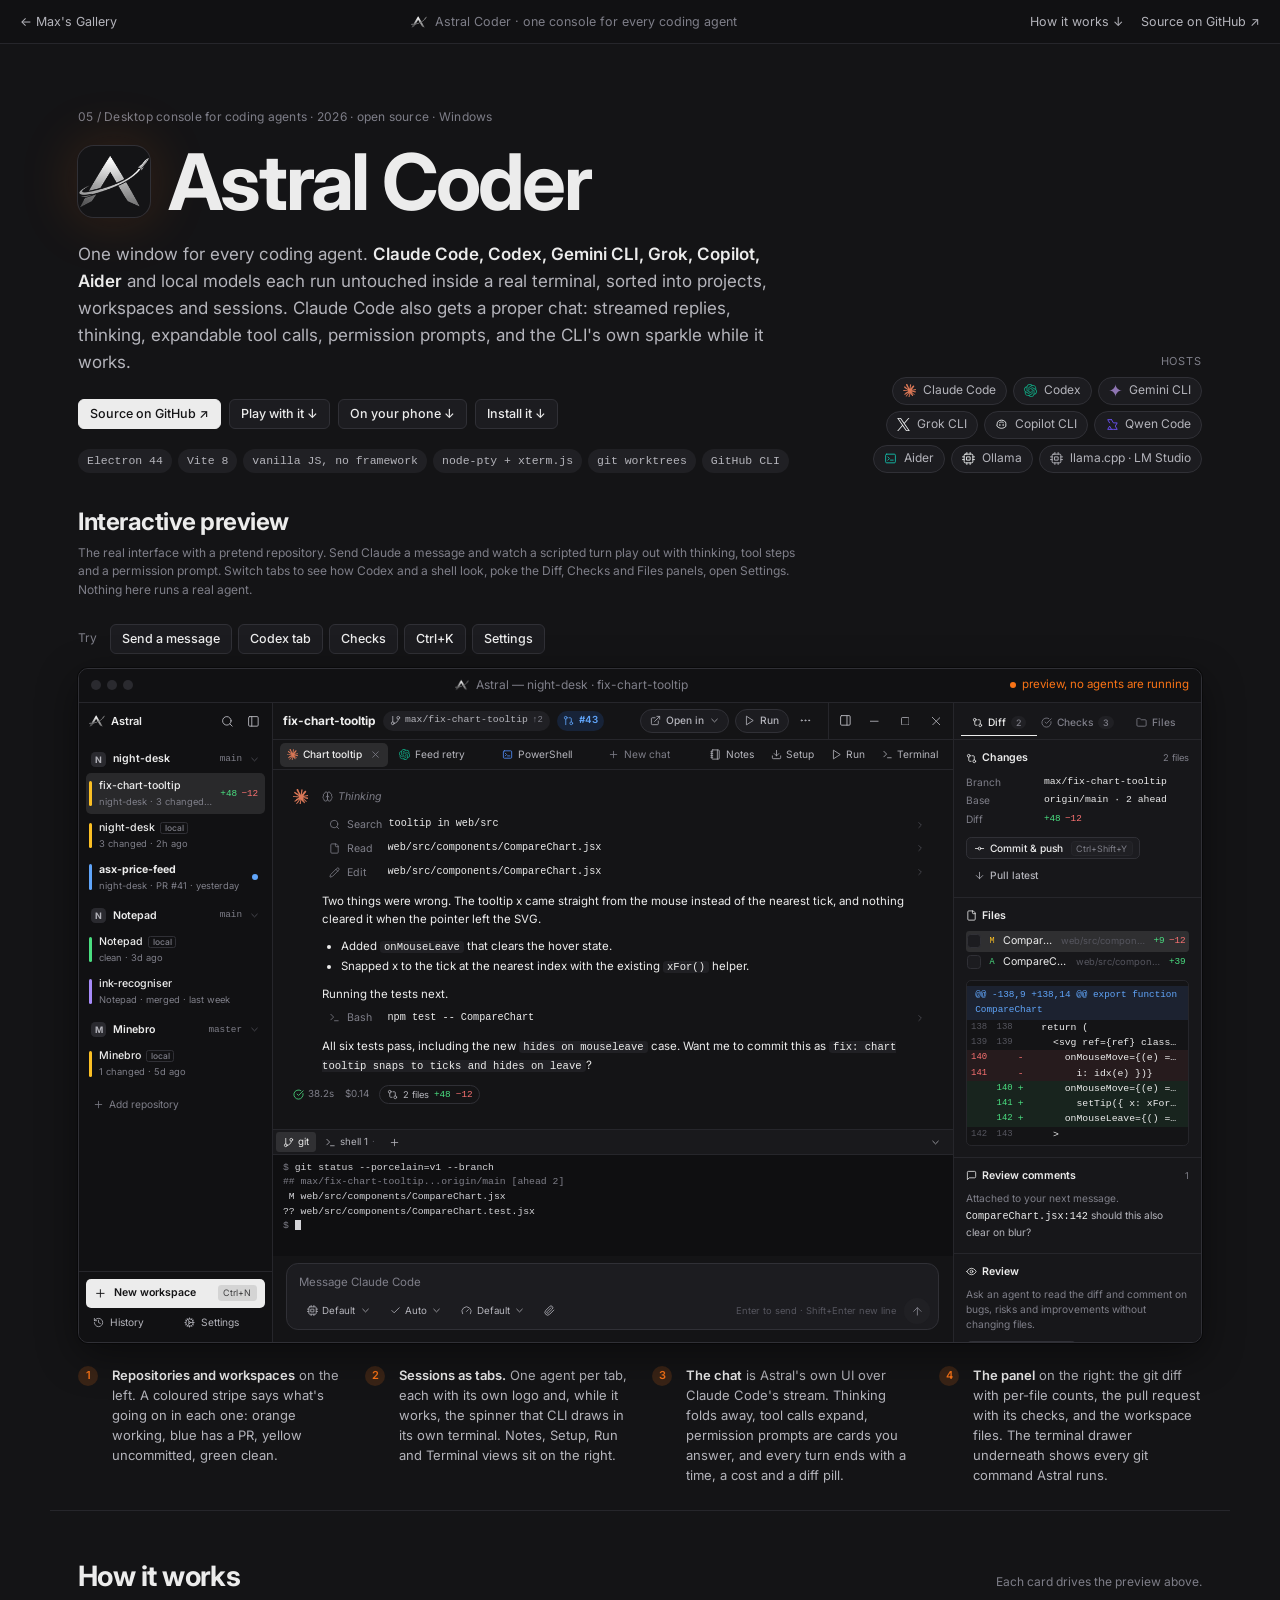
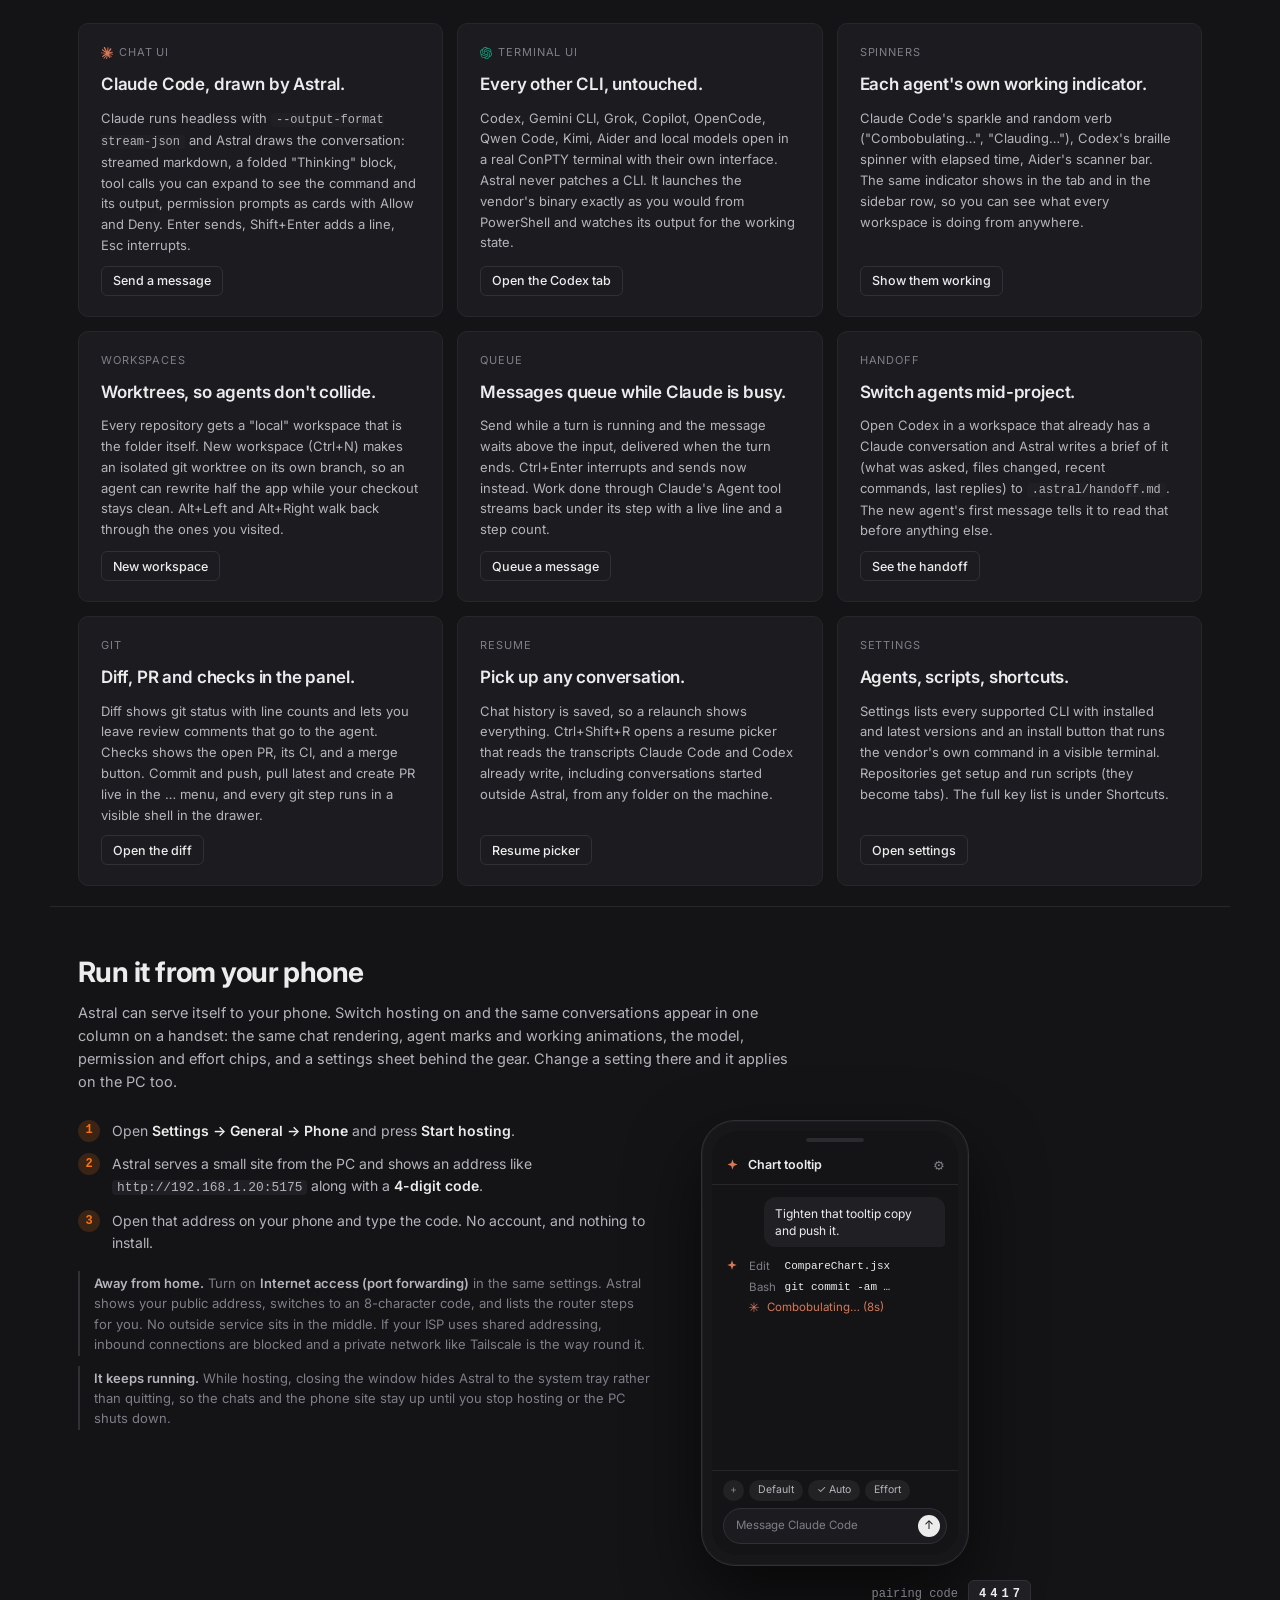
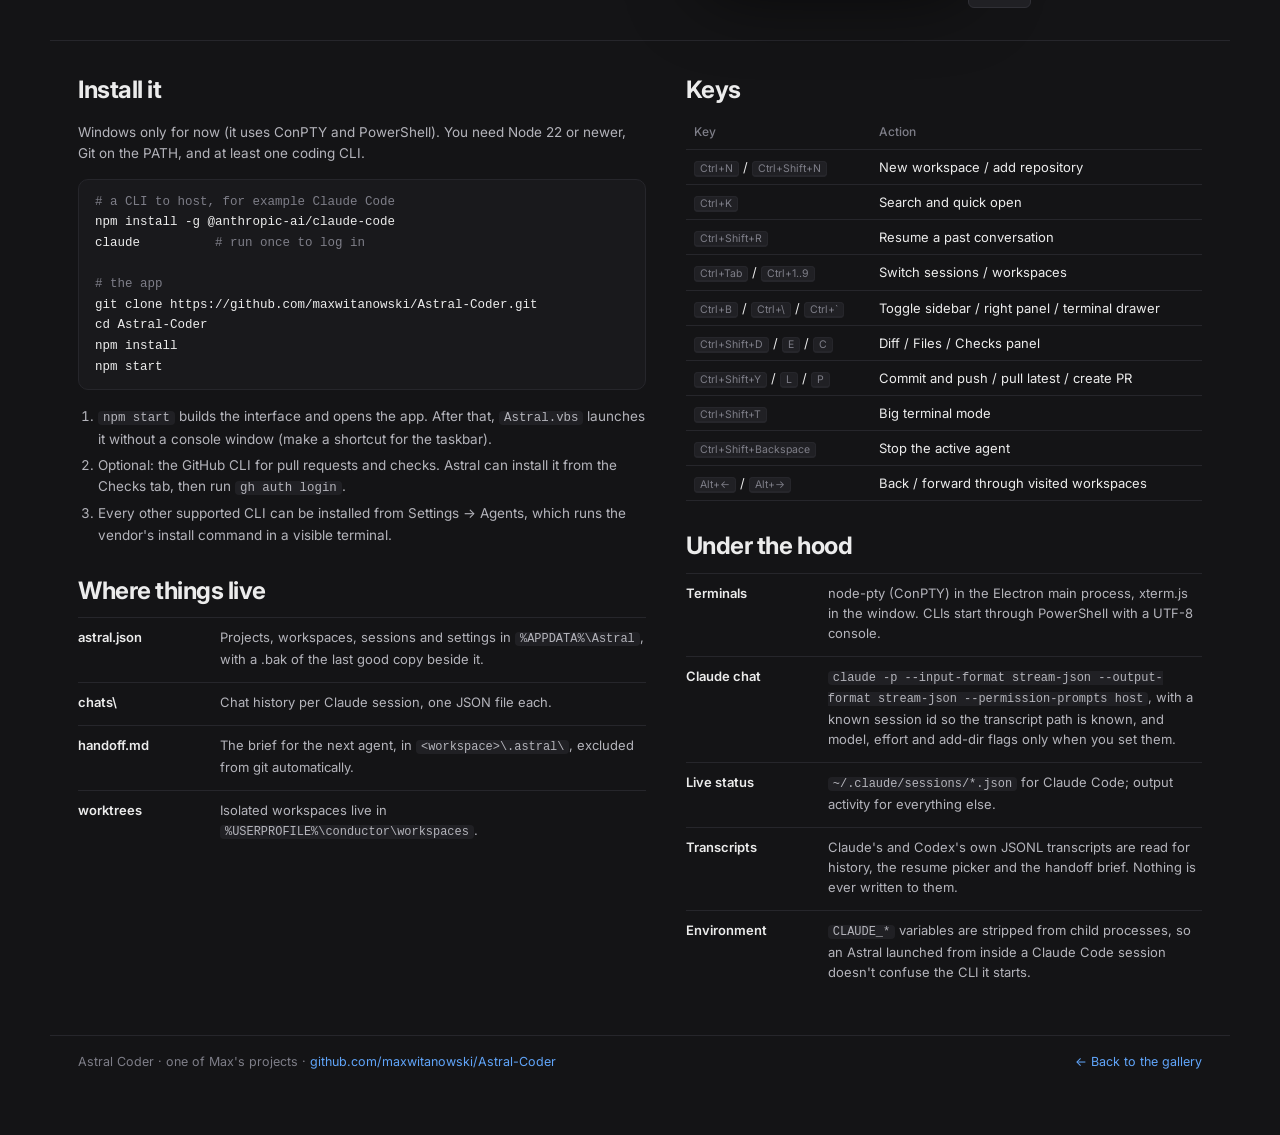
==== commit d8a96c8c: "check the github for astral coder, read the update about connecting astr" ====
--- a/projects/astral-coder.html
+++ b/projects/astral-coder.html
@@ -30,7 +30,7 @@
     input, textarea, select { font: inherit; color: inherit; }
     svg { display: block; }
     a { color: var(--info); text-decoration: none; } a:hover { text-decoration: underline; }
-    code { font-family: var(--mono); font-size: .92em; background: var(--bg-3); border-radius: 4px; padding: 0 5px; }
+    code { font-family: var(--mono); font-size: .92em; background: var(--bg-3); border-radius: 4px; padding: 0 5px; overflow-wrap: anywhere; }
     kbd { font: 10.5px var(--sans); color: var(--fg-3); background: var(--bg-3); border: 1px solid var(--border); border-bottom-width: 2px; border-radius: 4px; padding: 0 5px; line-height: 16px; white-space: nowrap; }
     ::selection { background: rgba(249,115,22,.35); }
     * { scrollbar-width: thin; scrollbar-color: var(--border-2) transparent; }
@@ -89,12 +89,12 @@
     .titlebar .cap { flex: 1; text-align: center; display: inline-flex; align-items: center; justify-content: center; gap: 7px; } .titlebar .cap img { width: 14px; height: 14px; }
     .titlebar .sim { display: inline-flex; align-items: center; gap: 6px; color: var(--accent); font-size: 11.5px; } .titlebar .sim i { width: 6px; height: 6px; border-radius: 50%; background: var(--accent); animation: glow 1.6s ease-in-out infinite; }
     .viewport { height: 752px; zoom: .85; position: relative; overflow: hidden; transform: translateZ(0); user-select: none; font-size: 13px; line-height: 1.5; }
-    .callouts { list-style: none; padding: 0; display: grid; grid-template-columns: repeat(4, 1fr); gap: 16px 24px; margin: 22px 0 0; }
-    .callouts li { display: grid; grid-template-columns: 26px 1fr; gap: 8px; font-size: 13px; color: var(--fg-2); line-height: 1.55; }
+    .callouts { list-style: none; padding: 0; display: grid; grid-template-columns: repeat(4, minmax(0, 1fr)); gap: 16px 24px; margin: 22px 0 0; }
+    .callouts li { display: grid; grid-template-columns: 26px minmax(0, 1fr); gap: 8px; font-size: 13px; color: var(--fg-2); line-height: 1.55; }
     .callouts li b { width: 20px; height: 20px; border-radius: 50%; background: var(--accent-bg); color: var(--accent); font-size: 11px; font-weight: 600; display: grid; place-items: center; margin-top: 1px; } .callouts strong { color: var(--fg); font-weight: 600; }
     .how { max-width: 1180px; margin: 0 auto; padding: 44px 28px 20px; border-top: 1px solid var(--border); }
     .how-head { display: flex; justify-content: space-between; align-items: baseline; gap: 24px; flex-wrap: wrap; margin-bottom: 20px; } .how-head h2 { font-size: 28px; font-weight: 700; letter-spacing: -.02em; margin: 0; }
-    .feat-grid { display: grid; grid-template-columns: repeat(auto-fill, minmax(300px, 1fr)); gap: 14px; }
+    .feat-grid { display: grid; grid-template-columns: repeat(auto-fill, minmax(min(300px, 100%), 1fr)); gap: 14px; }
     .feat { background: var(--card); border: 1px solid var(--border); border-radius: var(--radius-lg); padding: 20px 22px; display: flex; flex-direction: column; gap: 10px; transition: border-color .15s; } .feat:hover { border-color: var(--ring); }
     .feat .tag { display: inline-flex; align-items: center; gap: 6px; font-size: 11px; color: var(--fg-3); text-transform: uppercase; letter-spacing: .08em; } .feat .tag .ag { width: 12px; height: 12px; }
     .feat h3 { font-size: 17px; font-weight: 600; letter-spacing: -.01em; margin: 0; }
@@ -105,8 +105,57 @@
     .install pre { background: var(--bg-2); border: 1px solid var(--border); border-radius: var(--radius-lg); padding: 12px 16px; font: 12.5px/1.65 var(--mono); overflow-x: auto; margin: 10px 0 16px; color: var(--fg); } .install pre .c { color: var(--fg-3); } .install pre .p { color: var(--ok); }
     .install ol { padding-left: 20px; color: var(--fg-2); font-size: 13.5px; line-height: 1.6; } .install li { margin: 4px 0; }
     .install table { width: 100%; border-collapse: collapse; font-size: 13px; } .install th, .install td { text-align: left; padding: 7px 8px; border-bottom: 1px solid var(--border); vertical-align: top; } .install th { color: var(--fg-3); font-weight: 500; font-size: 12px; } .install td:first-child { white-space: nowrap; }
-    .install ul.spec { list-style: none; padding: 0; margin: 0; } .install ul.spec li { display: grid; grid-template-columns: 130px 1fr; gap: 12px; padding: 9px 0; border-top: 1px solid var(--border); font-size: 13px; color: var(--fg-2); line-height: 1.55; } .install ul.spec b { color: var(--fg); font-weight: 600; }
+    .install ul.spec { list-style: none; padding: 0; margin: 0; } .install ul.spec li { display: grid; grid-template-columns: 130px minmax(0, 1fr); gap: 12px; padding: 9px 0; border-top: 1px solid var(--border); font-size: 13px; color: var(--fg-2); line-height: 1.55; } .install ul.spec b { color: var(--fg); font-weight: 600; }
     .foot { max-width: 1180px; margin: 0 auto; padding: 16px 28px 40px; display: flex; justify-content: space-between; gap: 16px; flex-wrap: wrap; font-size: 12.5px; color: var(--fg-3); border-top: 1px solid var(--border); }
+
+    /* ── phone section ── */
+    .phone { max-width: 1180px; margin: 0 auto; padding: 44px 28px 20px; border-top: 1px solid var(--border); }
+    .phone-grid { display: grid; grid-template-columns: minmax(0, 1.15fr) minmax(0, 1fr); gap: 46px; align-items: start; margin-top: 26px; }
+    .phone h2 { font-size: 28px; font-weight: 700; letter-spacing: -.02em; margin: 0 0 6px; }
+    .phone .lead2 { margin: 0; color: var(--fg-2); font-size: 14.5px; line-height: 1.6; max-width: 720px; }
+    .steps2 { list-style: none; margin: 0; padding: 0; counter-reset: p; display: grid; gap: 12px; }
+    .steps2 li { counter-increment: p; position: relative; padding-left: 34px; font-size: 14px; line-height: 1.55; color: var(--fg-2); }
+    .steps2 li::before {
+      content: counter(p); position: absolute; left: 0; top: 0; width: 22px; height: 22px; border-radius: 50%;
+      background: var(--accent-bg); color: var(--accent); display: grid; place-items: center;
+      font-family: var(--mono); font-size: 12px; font-weight: 600;
+    }
+    .steps2 b { color: var(--fg); font-weight: 600; }
+    .note2 { margin-top: 18px; display: grid; gap: 10px; }
+    .note2 div { border-left: 2px solid var(--border-2); padding: 2px 0 2px 14px; font-size: 13px; color: var(--fg-3); line-height: 1.55; }
+    .note2 b { color: var(--fg-2); font-weight: 600; }
+
+    /* the handset: Astral's own chat, one column */
+    .handset {
+      justify-self: center; width: 268px; border-radius: 34px; padding: 10px;
+      background: #17171a; border: 1px solid var(--border-2);
+      box-shadow: 0 30px 70px rgba(0,0,0,.6), inset 0 0 0 1px rgba(255,255,255,.03);
+    }
+    .screen { background: var(--bg); border-radius: 26px; overflow: hidden; display: grid; grid-template-rows: auto minmax(0, 1fr) auto; height: 424px; }
+    .notch { height: 18px; display: grid; place-items: center; }
+    .notch i { width: 58px; height: 4px; border-radius: 999px; background: #2a2a2f; display: block; }
+    .ph-top { display: flex; align-items: center; gap: 8px; padding: 6px 13px 9px; border-bottom: 1px solid var(--border); }
+    .ph-top .ag { width: 15px; height: 15px; color: var(--claude); }
+    .ph-top .t { flex: 1; min-width: 0; font-size: 12.5px; font-weight: 600; overflow: hidden; text-overflow: ellipsis; white-space: nowrap; }
+    .ph-top .gear { color: var(--fg-3); font-size: 13px; }
+    .ph-body { padding: 12px 13px; overflow: hidden; display: grid; gap: 9px; align-content: start; }
+    .ph-user { justify-self: end; max-width: 82%; background: var(--bg-3); border-radius: 12px 12px 4px 12px; padding: 8px 11px; font-size: 12px; line-height: 1.45; }
+    .ph-ai { display: grid; grid-template-columns: 16px minmax(0, 1fr); gap: 8px; font-size: 12px; line-height: 1.45; color: var(--fg-2); }
+    .ph-ai .ag { width: 14px; height: 14px; color: var(--claude); margin-top: 2px; }
+    .ph-step { display: flex; align-items: center; gap: 6px; font-size: 11.5px; color: var(--fg-2); padding: 2px 0; }
+    .ph-step s { text-decoration: none; color: var(--fg-3); min-width: 30px; }
+    .ph-step b { font-family: var(--mono); font-weight: 400; font-size: 11px; color: var(--fg); overflow: hidden; text-overflow: ellipsis; white-space: nowrap; }
+    .ph-work { display: flex; align-items: center; gap: 7px; font-size: 11.5px; color: var(--claude); }
+    .ph-work i { font-style: normal; font-size: 13px; }
+    .ph-foot { border-top: 1px solid var(--border); padding: 9px 11px 11px; display: grid; gap: 7px; background: var(--bg); }
+    .ph-chips { display: flex; gap: 5px; align-items: center; }
+    .ph-chips span { height: 21px; display: inline-flex; align-items: center; padding: 0 8px; border-radius: 999px; font-size: 10.5px; color: var(--fg-2); border: 1px solid transparent; background: var(--hover); white-space: nowrap; }
+    .ph-chips .plus { width: 21px; padding: 0; justify-content: center; color: var(--fg-3); }
+    .ph-bar { display: flex; align-items: center; gap: 8px; border: 1px solid var(--border-2); border-radius: 999px; padding: 6px 6px 6px 12px; background: var(--card); }
+    .ph-bar span { flex: 1; min-width: 0; color: var(--fg-3); font-size: 11.5px; }
+    .ph-bar i { width: 22px; height: 22px; border-radius: 50%; background: var(--primary); color: var(--primary-fg); display: grid; place-items: center; font-style: normal; font-size: 12px; flex: none; }
+    .pair { margin-top: 14px; display: flex; align-items: center; justify-content: center; gap: 10px; font-family: var(--mono); font-size: 12px; color: var(--fg-3); }
+    .pair b { color: var(--fg); letter-spacing: .34em; background: var(--bg-3); border: 1px solid var(--border-2); border-radius: 6px; padding: 4px 6px 4px 10px; }
 
     /* ── the app shell (inside the frame) ── */
     #app { position: absolute; inset: 0; display: grid; grid-template-columns: var(--sidebar-w) minmax(0, 1fr) var(--panel-w); transition: grid-template-columns .18s cubic-bezier(.2,.8,.2,1); background: var(--bg); }
@@ -134,7 +183,7 @@
     .side-foot { border-top: 1px solid var(--border); padding: 8px; display: grid; gap: 4px; }
     .btn-new { height: 34px; display: flex; align-items: center; gap: 8px; padding: 0 10px; border-radius: var(--radius); background: var(--primary); color: var(--primary-fg); font-weight: 600; font-size: 12.5px; } .btn-new:hover { filter: brightness(1.15); }
     .btn-new kbd { margin-left: auto; background: rgba(0,0,0,.12); border-color: transparent; color: inherit; opacity: .8; }
-    .side-links { display: grid; grid-template-columns: 1fr 1fr; gap: 4px; }
+    .side-links { display: grid; grid-template-columns: minmax(0, 1fr) minmax(0, 1fr); gap: 4px; }
     .nav-row { height: 28px; display: flex; align-items: center; gap: 7px; padding: 0 8px; border-radius: var(--radius); color: var(--fg-2); font-size: 12px; } .nav-row:hover { background: var(--hover); color: var(--fg); } .nav-row.is-active { background: var(--selected); color: var(--fg); }
     .main { display: grid; grid-template-rows: 44px 36px minmax(0, 1fr) auto auto; grid-template-columns: minmax(0, 1fr); min-width: 0; min-height: 0; background: var(--bg); position: relative; overflow: hidden; }
     .topbar { height: 44px; display: flex; align-items: center; gap: 8px; padding: 0 0 0 12px; border-bottom: 1px solid var(--border); min-width: 0; }
@@ -209,7 +258,7 @@
     .notes textarea { border: 0; outline: 0; resize: none; padding: 18px 24px; background: var(--bg); color: var(--fg); font: 13.5px/1.6 var(--sans); user-select: text; }
     .script-page { max-width: 720px; margin: 0 auto; padding: 32px; display: grid; gap: 12px; } .sp-head { display: flex; align-items: center; gap: 10px; } .sp-head h2 { margin: 0; font-size: 18px; } .script-page .sub { color: var(--fg-2); margin: 0; line-height: 1.6; }
     .cmd-box { display: flex; align-items: center; gap: 8px; padding: 10px 12px; border: 1px solid var(--border); border-radius: var(--radius); background: var(--bg-2); font-family: var(--mono); font-size: 12.5px; user-select: text; } .cmd-box .mark { color: var(--ok); font-weight: 700; } .cmd-box code { background: none; padding: 0; }
-    .env-list { margin-top: 12px; display: grid; gap: 3px; font-size: 12px; } .env-list .lbl { font-size: 11px; text-transform: uppercase; letter-spacing: .06em; color: var(--fg-3); margin-bottom: 4px; } .env-list div { display: grid; grid-template-columns: 200px 1fr; gap: 10px; color: var(--fg-2); } .env-list code { color: var(--fg); }
+    .env-list { margin-top: 12px; display: grid; gap: 3px; font-size: 12px; } .env-list .lbl { font-size: 11px; text-transform: uppercase; letter-spacing: .06em; color: var(--fg-3); margin-bottom: 4px; } .env-list div { display: grid; grid-template-columns: 200px minmax(0, 1fr); gap: 10px; color: var(--fg-2); } .env-list code { color: var(--fg); }
     .drawer { height: var(--drawer-h); border-top: 1px solid var(--border); display: grid; grid-template-rows: 30px minmax(0, 1fr); background: #0f0f11; }
     .drawer-bar { display: flex; align-items: center; gap: 4px; padding: 0 6px 0 4px; background: var(--bg-2); border-bottom: 1px solid var(--border); }
     .dtabs { display: flex; align-items: center; gap: 2px; min-width: 0; overflow: hidden; flex: 1; }
@@ -225,7 +274,7 @@
     .composer .q { display: flex; align-items: center; gap: 8px; font-size: 12.5px; } .composer .q .n { width: 18px; height: 18px; border-radius: 50%; background: var(--bg-3); color: var(--fg-3); font-size: 10.5px; display: grid; place-items: center; flex: none; } .composer .q .qt { flex: 1; min-width: 0; color: var(--fg-2); padding: 2px 4px; white-space: pre-wrap; }
     .composer .qh { font-size: 11px; color: var(--fg-4); padding: 2px 0 2px 26px; }
     .panel { background: var(--panel); border-left: 1px solid var(--border); display: grid; grid-template-rows: 44px minmax(0, 1fr); min-width: 0; overflow: hidden; }
-    .panel-tabs { display: grid; grid-template-columns: repeat(3, 1fr); border-bottom: 1px solid var(--border); padding: 8px 8px 0; gap: 2px; }
+    .panel-tabs { display: grid; grid-template-columns: repeat(3, minmax(0, 1fr)); border-bottom: 1px solid var(--border); padding: 8px 8px 0; gap: 2px; }
     .panel-tab { display: flex; align-items: center; justify-content: center; gap: 6px; color: var(--fg-3); font-size: 12px; font-weight: 500; height: 32px; border-radius: var(--radius) var(--radius) 0 0; border-bottom: 2px solid transparent; } .panel-tab:hover { color: var(--fg); background: var(--hover); } .panel-tab.is-active { color: var(--fg); border-bottom-color: var(--fg); }
     .panel-tab .n { font-size: 10.5px; color: var(--fg-3); background: var(--bg-3); border-radius: 999px; padding: 0 6px; } .panel-tab .n.bad { background: var(--bad-bg); color: var(--bad); }
     .panel-body { overflow-y: auto; min-height: 0; display: flex; flex-direction: column; }
@@ -273,7 +322,7 @@
     .srow { display: flex; align-items: center; gap: 16px; padding: 12px 0; border-bottom: 1px solid var(--border); } .srow > div:first-child { flex: 1; min-width: 0; } .sl { font-size: 13px; font-weight: 500; } .ss { font-size: 12px; color: var(--fg-3); line-height: 1.5; }
     .toggle { width: 34px; height: 20px; border-radius: 999px; background: var(--border-2); position: relative; transition: background .15s; flex: none; } .toggle span { position: absolute; top: 2px; left: 2px; width: 16px; height: 16px; border-radius: 50%; background: #fff; transition: transform .15s; box-shadow: 0 1px 2px rgba(0,0,0,.3); } .toggle.is-on { background: var(--ok); } .toggle.is-on span { transform: translateX(14px); }
     .seg { display: inline-flex; background: var(--bg-3); border-radius: var(--radius); padding: 2px; gap: 2px; } .seg button { height: 26px; padding: 0 10px; display: inline-flex; align-items: center; gap: 5px; border-radius: 4px; color: var(--fg-2); font-size: 12px; } .seg button.is-on { background: var(--card); color: var(--fg); box-shadow: 0 1px 2px rgba(0,0,0,.12); }
-    .plugin-grid { display: grid; grid-template-columns: repeat(auto-fill, minmax(230px, 1fr)); gap: 10px; }
+    .plugin-grid { display: grid; grid-template-columns: repeat(auto-fill, minmax(min(230px, 100%), 1fr)); gap: 10px; }
     .plugin { border: 1px solid var(--border); border-radius: var(--radius-lg); background: var(--card); padding: 12px; display: grid; gap: 8px; }
     .plugin .top { display: flex; align-items: center; gap: 10px; } .plugin .logo { width: 30px; height: 30px; border-radius: 8px; background: var(--bg-3); display: grid; place-items: center; } .plugin .logo .ag { width: 16px; height: 16px; }
     .plugin .title { font-weight: 600; font-size: 12.5px; } .plugin .vendor { font-size: 11px; color: var(--fg-3); }
@@ -284,13 +333,17 @@
     .toast.out { opacity: 0; transition: opacity .25s; }
 
     @media (max-width: 960px) {
-      .phero { grid-template-columns: 1fr; } .agents { justify-items: start; } .agents .row { justify-content: flex-start; }
-      .callouts { grid-template-columns: 1fr 1fr; } .install { grid-template-columns: 1fr; gap: 24px; }
+      .phero { grid-template-columns: minmax(0, 1fr); } .agents { justify-items: start; } .agents .row { justify-content: flex-start; }
+      .callouts { grid-template-columns: minmax(0, 1fr) minmax(0, 1fr); } .install { grid-template-columns: minmax(0, 1fr); gap: 24px; }
+      .phone-grid { grid-template-columns: minmax(0, 1fr); gap: 30px; }
       :root { --panel-w: 0px; --sidebar-w: 0px; } .viewport { height: 660px; } .panel, .sidebar { display: none; } .main { grid-column: 2; }
       .gbar { height: auto; min-height: 44px; padding: 6px 20px; }
       .composer .hint { display: none; }
     }
-    @media (max-width: 600px) { .callouts { grid-template-columns: 1fr; } .phero h1 { font-size: 40px; } .viewport { height: 610px; } .gbar { position: static; }
+    @media (max-width: 600px) {
+      /* real shortcut keys, not mock chrome: keep them legible on a phone */
+      .install kbd, .kbd-table kbd { font-size: 11.5px; }
+      .spec li { grid-template-columns: minmax(0, 1fr); gap: 2px; } .callouts { grid-template-columns: minmax(0, 1fr); } .phero h1 { font-size: 40px; } .viewport { height: 610px; } .gbar { position: static; }
       .titlebar .cap { display: none; } .titlebar .sim { margin-left: auto; } .view-tabs, .tab .close, .tab-add span, .chip.branch .ab { display: none; } .tab { padding-right: 9px; } .tab-add { padding: 0 6px; } .composer-wrap { padding: 8px 10px 12px; } .topbar .actions .pill-btn:not(.primary), .winctl { display: none; } }
   </style>
 </head>
@@ -306,7 +359,7 @@
       <p class="eyebrow">05 / Desktop console for coding agents · 2026 · open source · Windows</p>
       <h1><img src="media/astral-mark.png" alt="" />Astral Coder</h1>
       <p class="phero-lead">One window for every coding agent. <b>Claude Code, Codex, Gemini CLI, Grok, Copilot, Aider</b> and local models each run untouched inside a real terminal, sorted into projects, workspaces and sessions. Claude Code also gets a proper chat: streamed replies, thinking, expandable tool calls, permission prompts, and the CLI's own sparkle while it works.</p>
-      <div class="phero-actions"><a class="btn primary" href="https://github.com/maxwitanowski/Astral-Coder" target="_blank" rel="noopener">Source on GitHub ↗</a><a class="btn" href="#preview">Play with it ↓</a><a class="btn" href="#install">Install it ↓</a></div>
+      <div class="phero-actions"><a class="btn primary" href="https://github.com/maxwitanowski/Astral-Coder" target="_blank" rel="noopener">Source on GitHub ↗</a><a class="btn" href="#preview">Play with it ↓</a><a class="btn" href="#phone">On your phone ↓</a><a class="btn" href="#install">Install it ↓</a></div>
       <div class="phero-meta"><span>Electron 44</span><span>Vite 8</span><span>vanilla JS, no framework</span><span>node-pty + xterm.js</span><span>git worktrees</span><span>GitHub CLI</span></div>
     </div>
     <div class="agents" aria-label="Agents Astral can host" id="agent-list"></div>
@@ -341,6 +394,56 @@
       <article class="feat"><span class="tag">Git</span><h3>Diff, PR and checks in the panel.</h3><p>Diff shows git status with line counts and lets you leave review comments that go to the agent. Checks shows the open PR, its CI, and a merge button. Commit and push, pull latest and create PR live in the … menu, and every git step runs in a visible shell in the drawer.</p><button class="btn" data-do="panel:diff">Open the diff</button></article>
       <article class="feat"><span class="tag">Resume</span><h3>Pick up any conversation.</h3><p>Chat history is saved, so a relaunch shows everything. Ctrl+Shift+R opens a resume picker that reads the transcripts Claude Code and Codex already write, including conversations started outside Astral, from any folder on the machine.</p><button class="btn" data-do="resume">Resume picker</button></article>
       <article class="feat"><span class="tag">Settings</span><h3>Agents, scripts, shortcuts.</h3><p>Settings lists every supported CLI with installed and latest versions and an install button that runs the vendor's own command in a visible terminal. Repositories get setup and run scripts (they become tabs). The full key list is under Shortcuts.</p><button class="btn" data-do="settings">Open settings</button></article>
+    </div>
+  </section>
+
+  <section class="phone" id="phone">
+    <h2>Run it from your phone</h2>
+    <p class="lead2">Astral can serve itself to your phone. Switch hosting on and the same conversations appear in one column on a handset: the same chat rendering, agent marks and working animations, the model, permission and effort chips, and a settings sheet behind the gear. Change a setting there and it applies on the PC too.</p>
+
+    <div class="phone-grid">
+      <div>
+        <ol class="steps2">
+          <li>Open <b>Settings → General → Phone</b> and press <b>Start hosting</b>.</li>
+          <li>Astral serves a small site from the PC and shows an address like <code>http://192.168.1.20:5175</code> along with a <b>4-digit code</b>.</li>
+          <li>Open that address on your phone and type the code. No account, and nothing to install.</li>
+        </ol>
+        <div class="note2">
+          <div><b>Away from home.</b> Turn on <b>Internet access (port forwarding)</b> in the same settings. Astral shows your public address, switches to an 8-character code, and lists the router steps for you. No outside service sits in the middle. If your ISP uses shared addressing, inbound connections are blocked and a private network like Tailscale is the way round it.</div>
+          <div><b>It keeps running.</b> While hosting, closing the window hides Astral to the system tray rather than quitting, so the chats and the phone site stay up until you stop hosting or the PC shuts down.</div>
+        </div>
+      </div>
+
+      <div>
+        <div class="handset" aria-hidden="true">
+          <div class="screen">
+            <div>
+              <div class="notch"><i></i></div>
+              <div class="ph-top">
+                <span class="ag"><svg viewBox="0 0 24 24" fill="currentColor"><path d="M9.94 14.34 12 20l2.06-5.66L20 12l-5.94-2.34L12 4 9.94 9.66 4 12z"/></svg></span>
+                <span class="t">Chart tooltip</span>
+                <span class="gear">⚙</span>
+              </div>
+            </div>
+            <div class="ph-body">
+              <div class="ph-user">Tighten that tooltip copy and push it.</div>
+              <div class="ph-ai">
+                <span class="ag"><svg viewBox="0 0 24 24" fill="currentColor"><path d="M9.94 14.34 12 20l2.06-5.66L20 12l-5.94-2.34L12 4 9.94 9.66 4 12z"/></svg></span>
+                <div>
+                  <div class="ph-step"><s>Edit</s><b>CompareChart.jsx</b></div>
+                  <div class="ph-step"><s>Bash</s><b>git commit -am …</b></div>
+                  <div class="ph-work"><i>✳</i>Combobulating… (8s)</div>
+                </div>
+              </div>
+            </div>
+            <div class="ph-foot">
+              <div class="ph-chips"><span class="plus">+</span><span>Default</span><span>✓ Auto</span><span>Effort</span></div>
+              <div class="ph-bar"><span>Message Claude Code</span><i>↑</i></div>
+            </div>
+          </div>
+        </div>
+        <p class="pair">pairing code <b>4417</b></p>
+      </div>
     </div>
   </section>
 
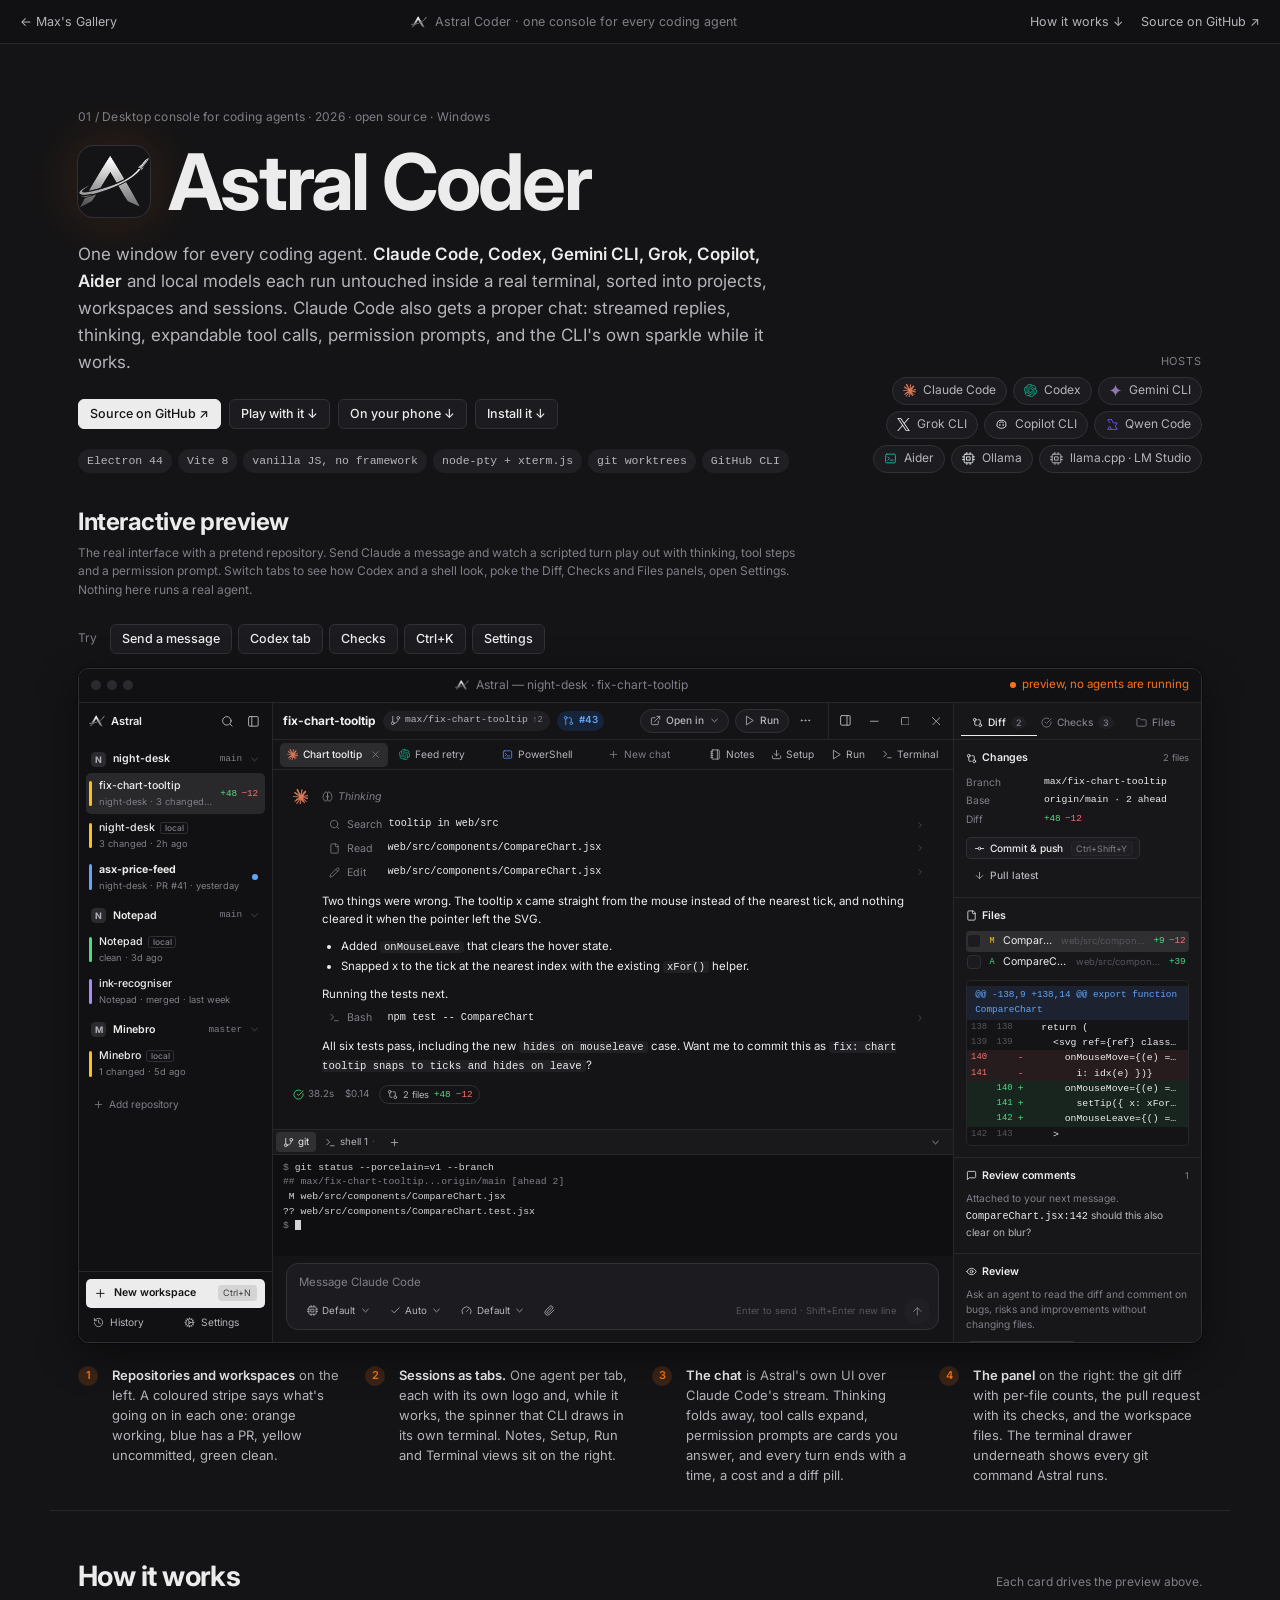
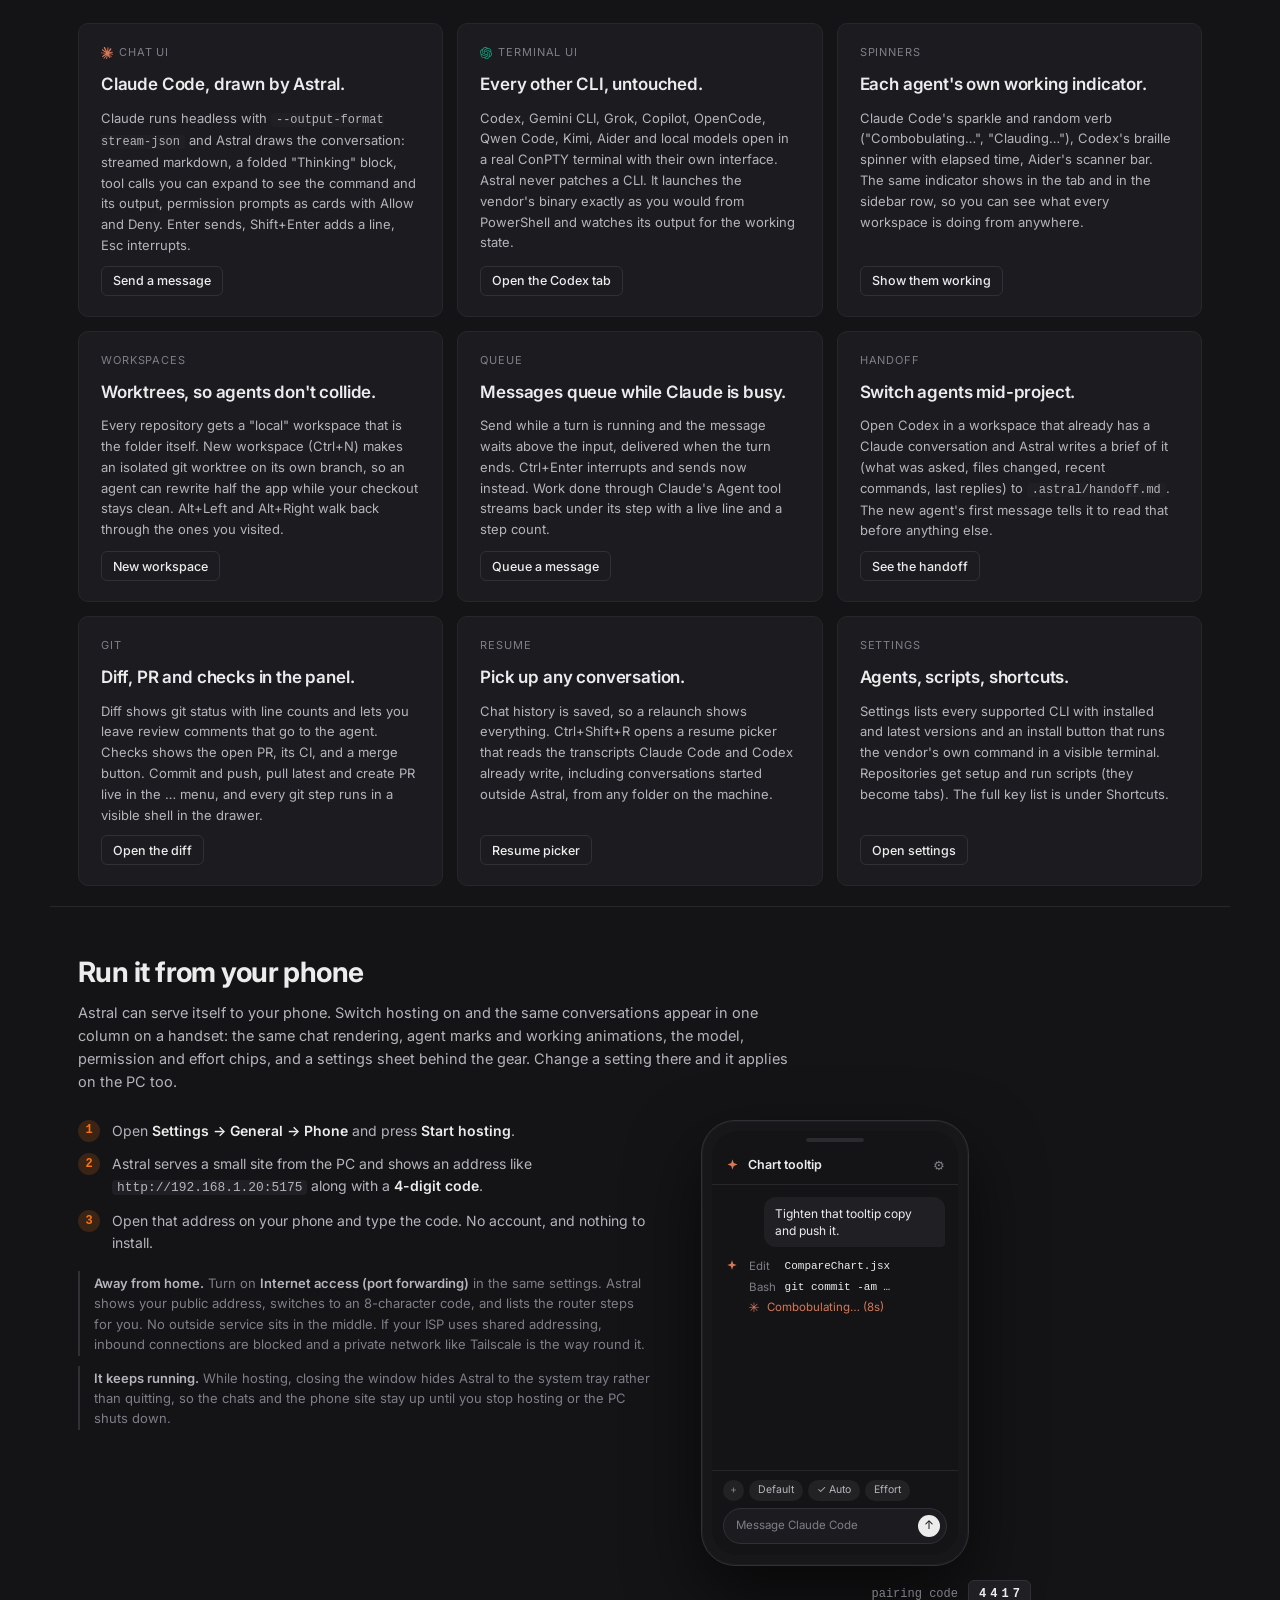
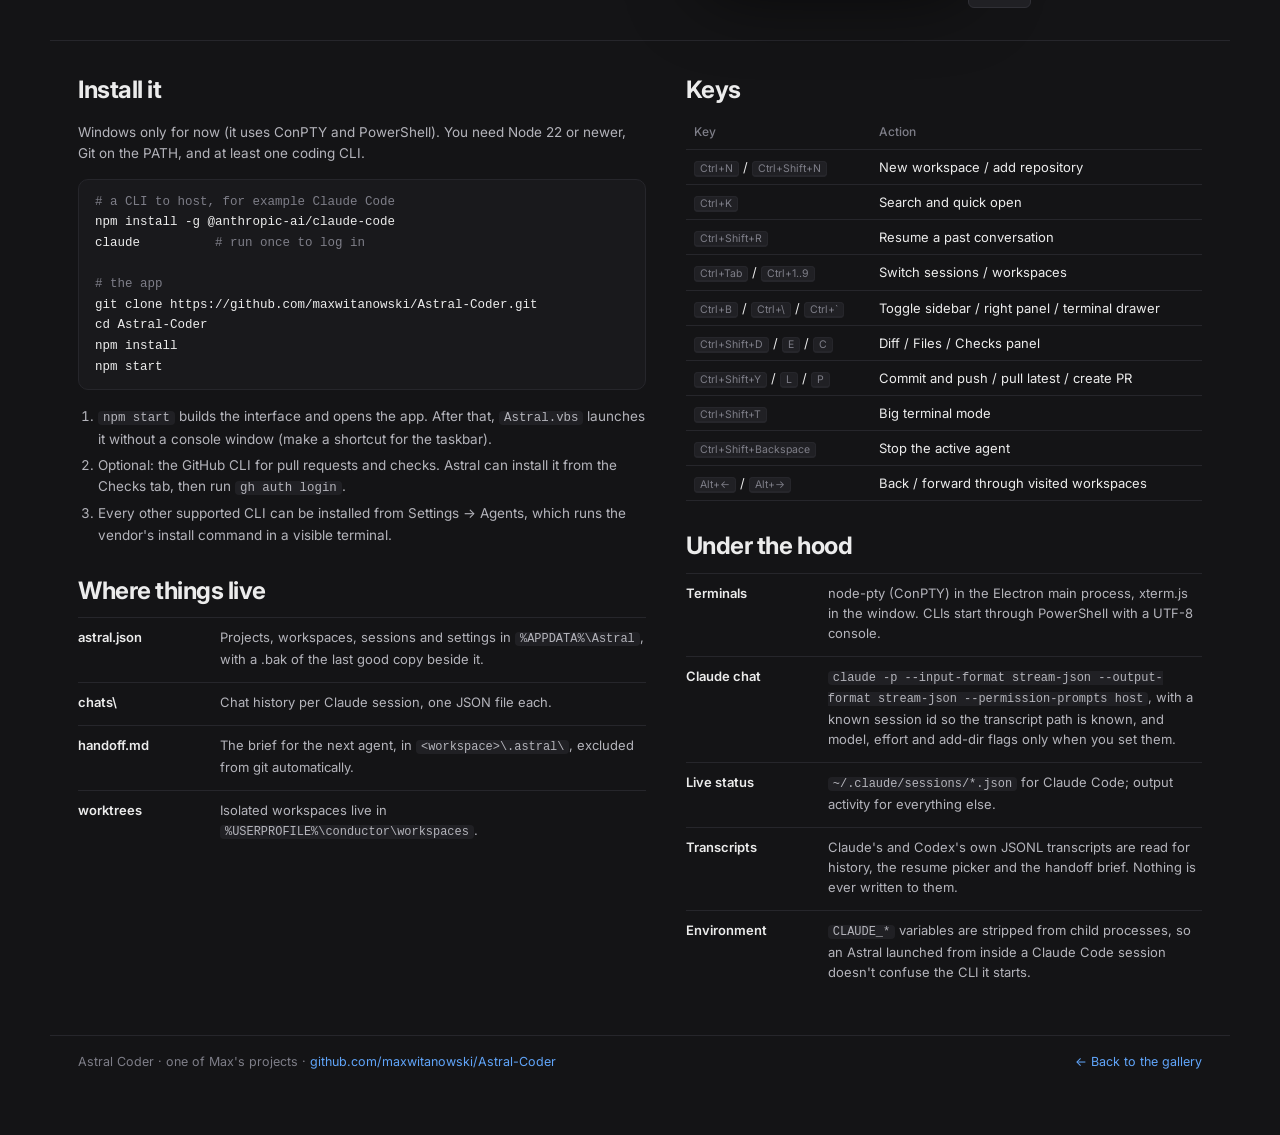
==== commit efcffe7a: "re order the site cards, 1 should be astral coder, 2 star map, 3 malt, 4" ====
--- a/projects/astral-coder.html
+++ b/projects/astral-coder.html
@@ -356,7 +356,7 @@
 
   <header class="phero">
     <div>
-      <p class="eyebrow">05 / Desktop console for coding agents · 2026 · open source · Windows</p>
+      <p class="eyebrow">01 / Desktop console for coding agents · 2026 · open source · Windows</p>
       <h1><img src="media/astral-mark.png" alt="" />Astral Coder</h1>
       <p class="phero-lead">One window for every coding agent. <b>Claude Code, Codex, Gemini CLI, Grok, Copilot, Aider</b> and local models each run untouched inside a real terminal, sorted into projects, workspaces and sessions. Claude Code also gets a proper chat: streamed replies, thinking, expandable tool calls, permission prompts, and the CLI's own sparkle while it works.</p>
       <div class="phero-actions"><a class="btn primary" href="https://github.com/maxwitanowski/Astral-Coder" target="_blank" rel="noopener">Source on GitHub ↗</a><a class="btn" href="#preview">Play with it ↓</a><a class="btn" href="#phone">On your phone ↓</a><a class="btn" href="#install">Install it ↓</a></div>
